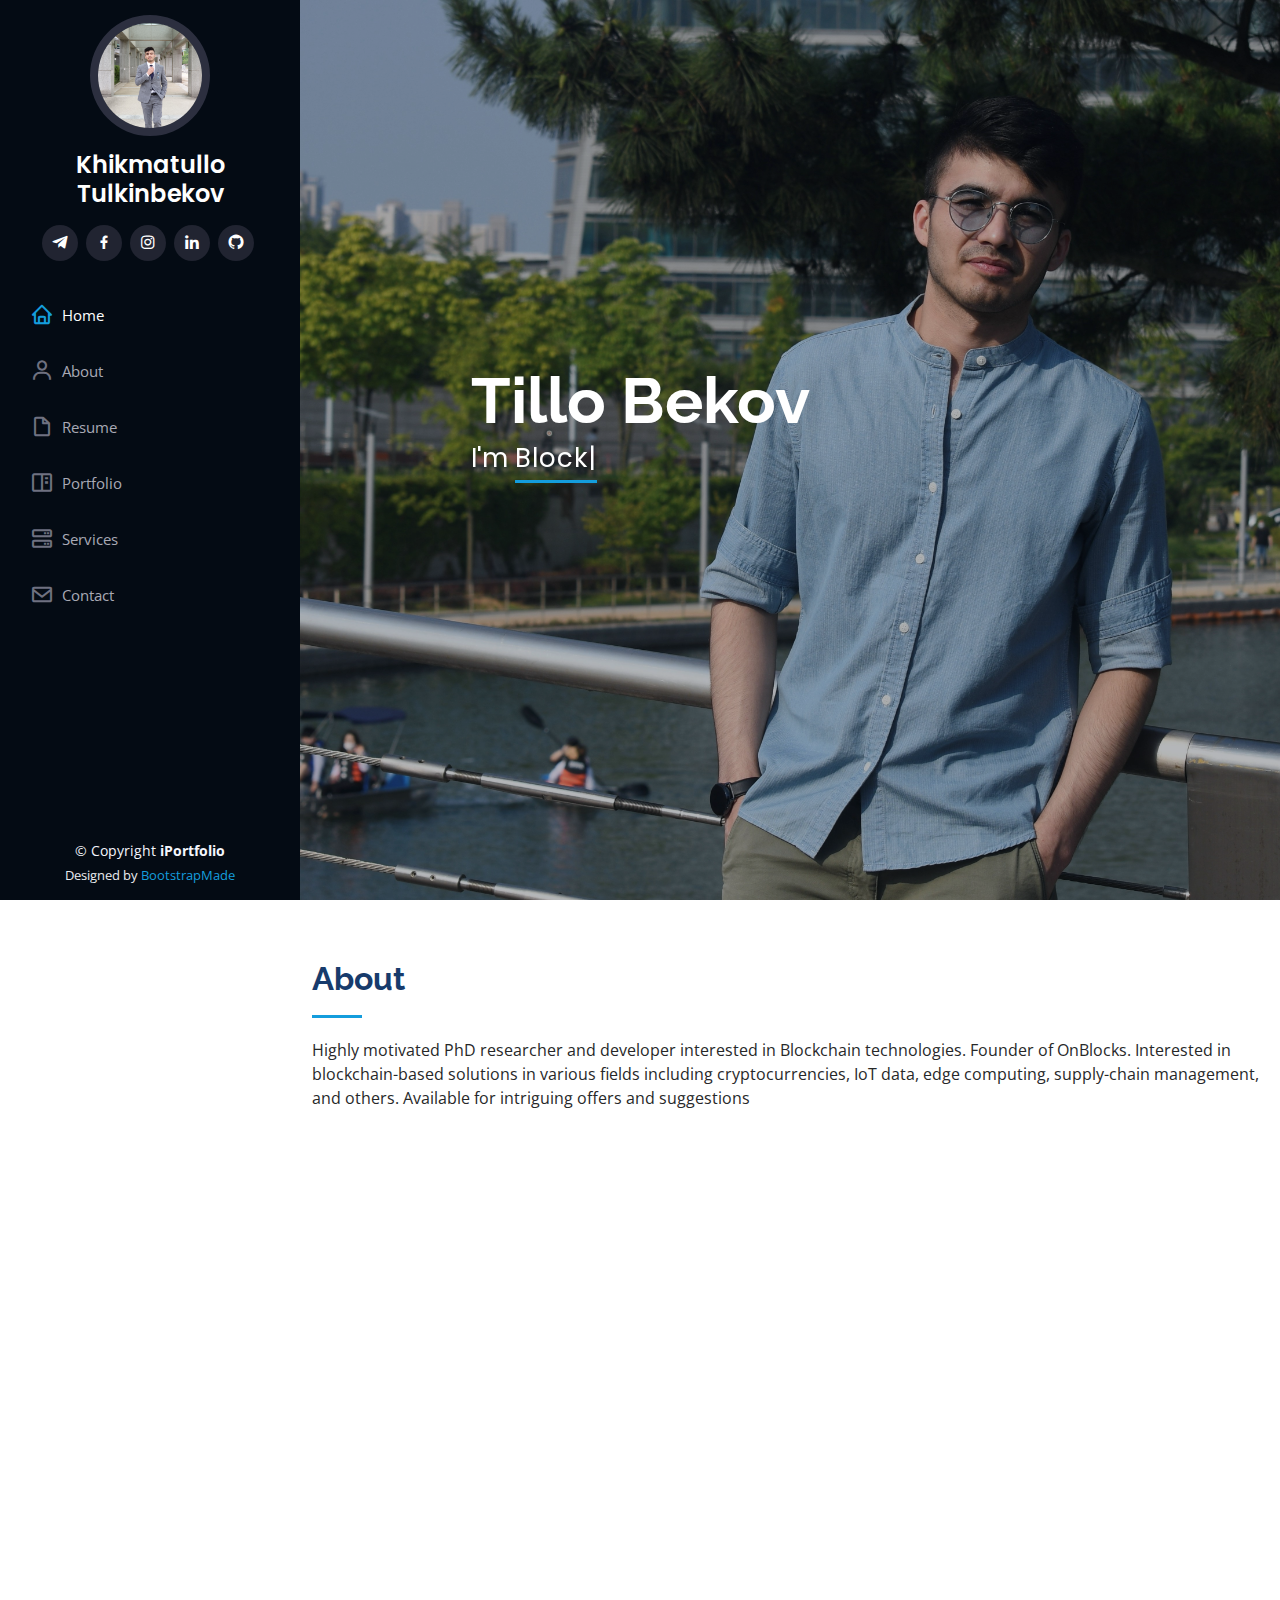
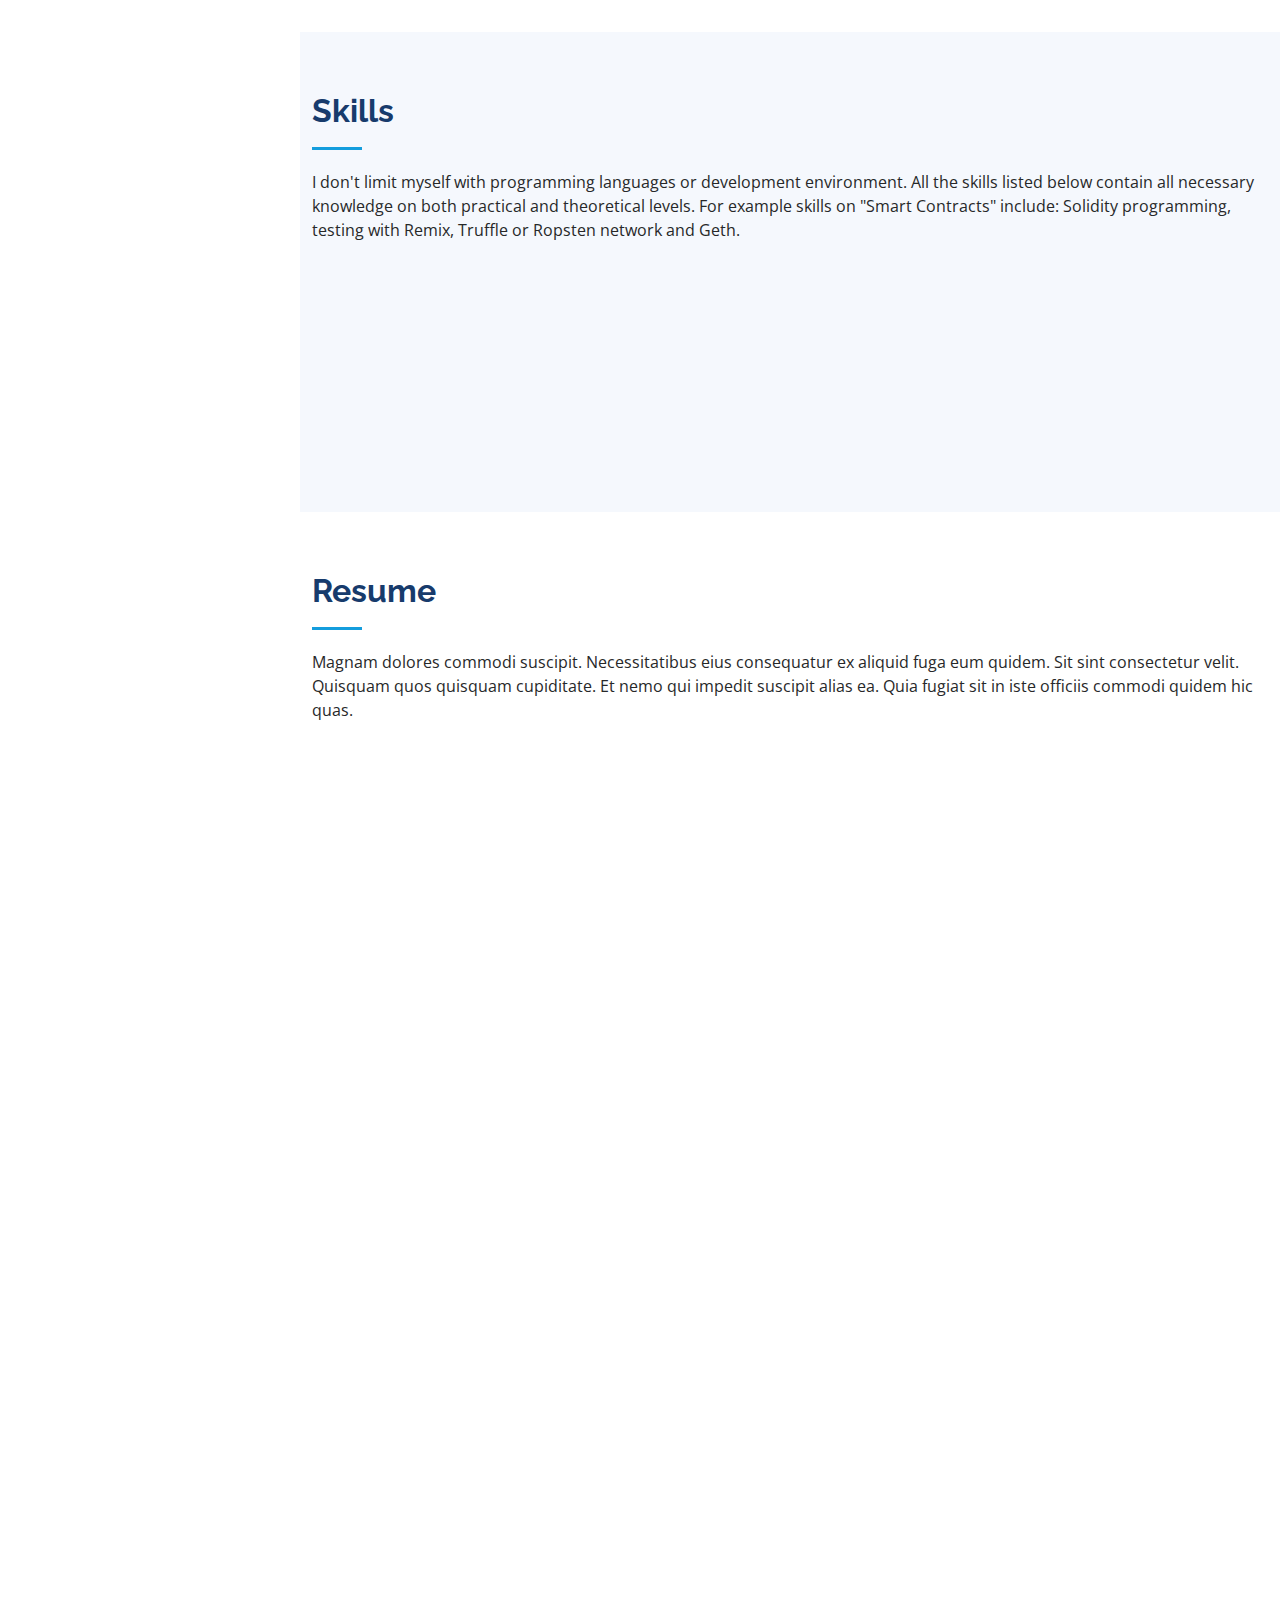
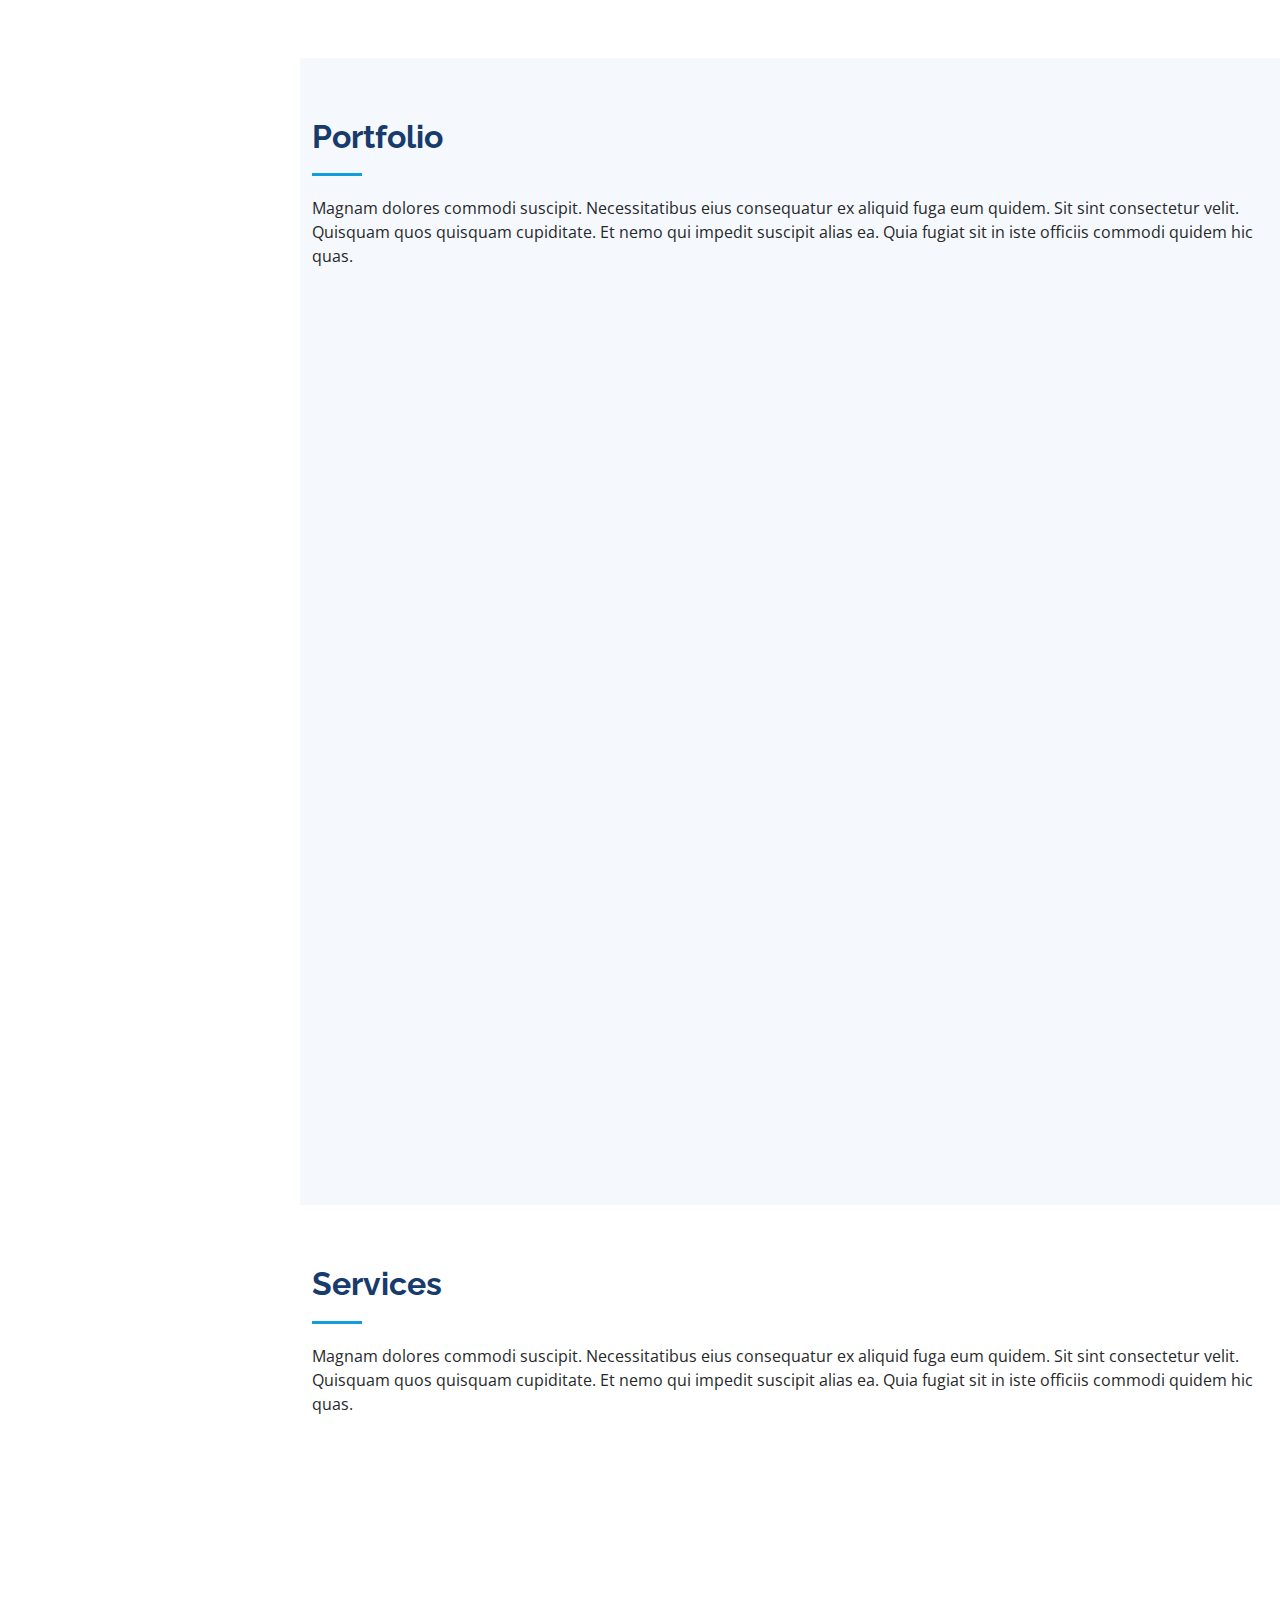
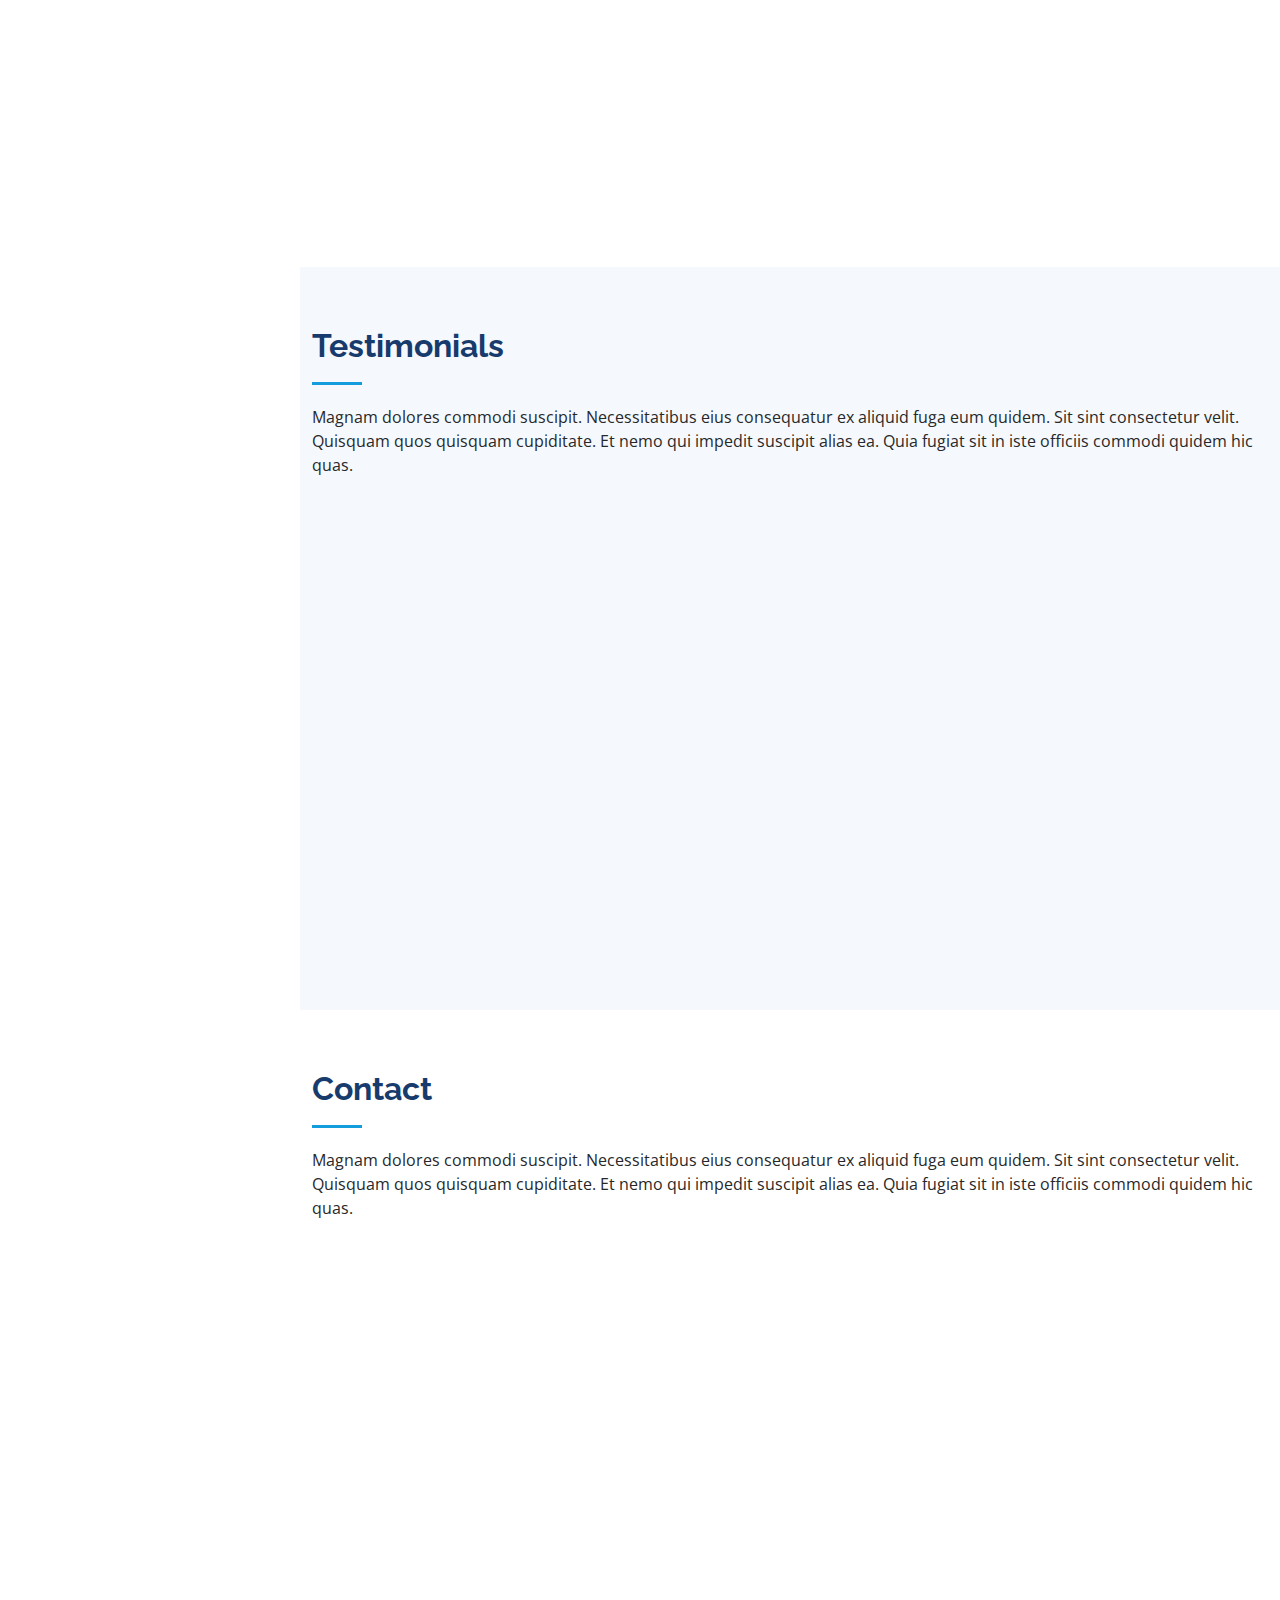
==== index.html @ 8225c21d "first" ====
<!DOCTYPE html>
<html lang="en">

<head>
  <meta charset="utf-8">
  <meta content="width=device-width, initial-scale=1.0" name="viewport">

  <title>OnBlocks Founder Page</title>
  <meta content="" name="description">
  <meta content="" name="keywords">

  <!-- Favicons -->
  <link href="assets/img/favicon.png" rel="icon">
  <link href="assets/img/apple-touch-icon.png" rel="apple-touch-icon">

  <!-- Google Fonts -->
  <link href="https://fonts.googleapis.com/css?family=Open+Sans:300,300i,400,400i,600,600i,700,700i|Raleway:300,300i,400,400i,500,500i,600,600i,700,700i|Poppins:300,300i,400,400i,500,500i,600,600i,700,700i" rel="stylesheet">

  <!-- Vendor CSS Files -->
  <link href="assets/vendor/aos/aos.css" rel="stylesheet">
  <link href="assets/vendor/bootstrap/css/bootstrap.min.css" rel="stylesheet">
  <link href="assets/vendor/bootstrap-icons/bootstrap-icons.css" rel="stylesheet">
  <link href="assets/vendor/boxicons/css/boxicons.min.css" rel="stylesheet">
  <link href="assets/vendor/glightbox/css/glightbox.min.css" rel="stylesheet">
  <link href="assets/vendor/swiper/swiper-bundle.min.css" rel="stylesheet">

  <!-- Template Main CSS File -->
  <link href="assets/css/style.css" rel="stylesheet">

  <!-- =======================================================
  * Template Name: iPortfolio - v3.4.0
  * Template URL: https://bootstrapmade.com/iportfolio-bootstrap-portfolio-websites-template/
  * Author: BootstrapMade.com
  * License: https://bootstrapmade.com/license/
  ======================================================== -->
</head>

<body>

  <!-- ======= Mobile nav toggle button ======= -->
  <i class="bi bi-list mobile-nav-toggle d-xl-none"></i>

  <!-- ======= Header ======= -->
  <header id="header">
    <div class="d-flex flex-column">

      <div class="profile">
        <img src="assets/img/profile-img.jpg" alt="" class="img-fluid rounded-circle">
        <h1 class="text-light text-center"><a href="index.html">Khikmatullo Tulkinbekov</a></h1>
        <div class="social-links mt-3 text-center">
          <a href="#" class="telegram"><i class="bx bxl-telegram"></i></a>
          <a href="#" class="facebook"><i class="bx bxl-facebook"></i></a>
          <a href="#" class="instagram"><i class="bx bxl-instagram"></i></a>
          <a href="#" class="linkedin"><i class="bx bxl-linkedin"></i></a>
          <a href="#" class="github"><i class="bx bxl-github"></i></a>
        </div>
      </div>

      <nav id="navbar" class="nav-menu navbar">
        <ul>
          <li><a href="#hero" class="nav-link scrollto active"><i class="bx bx-home"></i> <span>Home</span></a></li>
          <li><a href="#about" class="nav-link scrollto"><i class="bx bx-user"></i> <span>About</span></a></li>
          <li><a href="#resume" class="nav-link scrollto"><i class="bx bx-file-blank"></i> <span>Resume</span></a></li>
          <li><a href="#portfolio" class="nav-link scrollto"><i class="bx bx-book-content"></i> <span>Portfolio</span></a></li>
          <li><a href="#services" class="nav-link scrollto"><i class="bx bx-server"></i> <span>Services</span></a></li>
          <li><a href="#contact" class="nav-link scrollto"><i class="bx bx-envelope"></i> <span>Contact</span></a></li>
        </ul>
      </nav><!-- .nav-menu -->
    </div>
  </header><!-- End Header -->

  <!-- ======= Hero Section ======= -->
  <section id="hero" class="d-flex flex-column justify-content-center align-items-center">
    <div class="hero-container" data-aos="fade-in">
      <h1>Tillo Bekov</h1>
      <p>I'm <span class="typed" data-typed-items="Blockchain Developer, Researcher, Freelancer"></span></p>
    </div>
  </section><!-- End Hero -->

  <main id="main">

    <!-- ======= About Section ======= -->
    <section id="about" class="about">
      <div class="container">

        <div class="section-title">
          <h2>About</h2>
          <p>Highly motivated PhD researcher and developer interested in Blockchain technologies. Founder of OnBlocks. Interested in 
          blockchain-based solutions in various fields including cryptocurrencies, IoT data, edge computing, supply-chain management, 
          and others. Available for intriguing offers and suggestions</p>
        </div>

        <div class="row">
          <div class="col-lg-4" data-aos="fade-right">
            <img src="assets/img/profile-img.jpg" class="img-fluid" alt="">
          </div>
          <div class="col-lg-8 pt-4 pt-lg-0 content" data-aos="fade-left">
            <h3>Blockchain Developer &amp; Researcher</h3>
            <p class="fst-italic">
              My purpose is to bring blockchain solutions for data-oriented businesses.
            </p>
            <div class="row">
              <div class="col-lg-6">
                <ul>
                  <li><i class="bi bi-chevron-right"></i> <strong>Birthday:</strong> <span>March 4, 1996</span></li>
                  <li><i class="bi bi-chevron-right"></i> <strong>Website:</strong> <span>www.onblocks.com/founder</span></li>
                  <li><i class="bi bi-chevron-right"></i> <strong>Phone:</strong> <span>+8210 4615 5456</span></li>
                  <li><i class="bi bi-chevron-right"></i> <strong>City:</strong> <span>Incheon, South Korea</span></li>
                </ul>
              </div>
              <div class="col-lg-6">
                <ul>
                  <li><i class="bi bi-chevron-right"></i> <strong>Age:</strong> <span>25</span></li>
                  <li><i class="bi bi-chevron-right"></i> <strong>Degree:</strong> <span>Master (PhD pending)</span></li>
                  <li><i class="bi bi-chevron-right"></i> <strong>Email:</strong> <span>mr.khikmatillo@gmail.com</span></li>
                  <li><i class="bi bi-chevron-right"></i> <strong>Freelance:</strong> <span>Available</span></li>
                </ul>
              </div>
            </div>
            <br>
            <p>
              Authored in several publications related to Blockchain and database systems as listed:
              <ul>
                  <li><i class="bi bi-chevron-right"></i> <span>SCI journals</span></li>
                  <li><i class="bi bi-chevron-right"></i> <span>International conferences</span></li>
                </ul>
            </p>
          </div>
        </div>

      </div>
    </section><!-- End About Section -->

    <!-- ======= Facts Section ======= -->
    <!-- <section id="facts" class="facts">
      <div class="container">

        <div class="section-title">
          <h2>Facts</h2>
          <p>Magnam dolores commodi suscipit. Necessitatibus eius consequatur ex aliquid fuga eum quidem. Sit sint consectetur velit. Quisquam quos quisquam cupiditate. Et nemo qui impedit suscipit alias ea. Quia fugiat sit in iste officiis commodi quidem hic quas.</p>
        </div>

        <div class="row no-gutters">

          <div class="col-lg-3 col-md-6 d-md-flex align-items-md-stretch" data-aos="fade-up">
            <div class="count-box">
              <i class="bi bi-emoji-smile"></i>
              <span data-purecounter-start="0" data-purecounter-end="232" data-purecounter-duration="1" class="purecounter"></span>
              <p><strong>Happy Clients</strong> consequuntur quae</p>
            </div>
          </div>

          <div class="col-lg-3 col-md-6 d-md-flex align-items-md-stretch" data-aos="fade-up" data-aos-delay="100">
            <div class="count-box">
              <i class="bi bi-journal-richtext"></i>
              <span data-purecounter-start="0" data-purecounter-end="521" data-purecounter-duration="1" class="purecounter"></span>
              <p><strong>Projects</strong> adipisci atque cum quia aut</p>
            </div>
          </div>

          <div class="col-lg-3 col-md-6 d-md-flex align-items-md-stretch" data-aos="fade-up" data-aos-delay="200">
            <div class="count-box">
              <i class="bi bi-headset"></i>
              <span data-purecounter-start="0" data-purecounter-end="1453" data-purecounter-duration="1" class="purecounter"></span>
              <p><strong>Hours Of Support</strong> aut commodi quaerat</p>
            </div>
          </div>

          <div class="col-lg-3 col-md-6 d-md-flex align-items-md-stretch" data-aos="fade-up" data-aos-delay="300">
            <div class="count-box">
              <i class="bi bi-people"></i>
              <span data-purecounter-start="0" data-purecounter-end="32" data-purecounter-duration="1" class="purecounter"></span>
              <p><strong>Hard Workers</strong> rerum asperiores dolor</p>
            </div>
          </div>

        </div>

      </div>
    </section> --> <!-- End Facts Section  -->

    <!-- ======= Skills Section ======= -->
    <section id="skills" class="skills section-bg">
      <div class="container">

        <div class="section-title">
          <h2>Skills</h2>
          <p>I don't limit myself with programming languages or development environment. All the skills listed below contain all necessary knowledge on both practical and theoretical levels. For example skills on "Smart Contracts" include: Solidity programming, testing with Remix, Truffle or Ropsten network and Geth.</p>
        </div>

        <div class="row skills-content">

          <div class="col-lg-6" data-aos="fade-up">

            <div class="progress">
              <span class="skill">Blockchain Architecture <i class="val">100%</i></span>
              <div class="progress-bar-wrap">
                <div class="progress-bar" role="progressbar" aria-valuenow="100" aria-valuemin="0" aria-valuemax="100"></div>
              </div>
            </div>

            <div class="progress">
              <span class="skill">Smart Contracts <i class="val">100%</i></span>
              <div class="progress-bar-wrap">
                <div class="progress-bar" role="progressbar" aria-valuenow="100" aria-valuemin="0" aria-valuemax="100"></div>
              </div>
            </div>

            <div class="progress">
              <span class="skill">Blockchain Solutions <i class="val">100%</i></span>
              <div class="progress-bar-wrap">
                <div class="progress-bar" role="progressbar" aria-valuenow="100" aria-valuemin="0" aria-valuemax="100"></div>
              </div>
            </div>

          </div>

          <div class="col-lg-6" data-aos="fade-up" data-aos-delay="100">

            <div class="progress">
              <span class="skill">Back-End Development <i class="val">80%</i></span>
              <div class="progress-bar-wrap">
                <div class="progress-bar" role="progressbar" aria-valuenow="80" aria-valuemin="0" aria-valuemax="100"></div>
              </div>
            </div>

            <div class="progress">
              <span class="skill">Android Development <i class="val">70%</i></span>
              <div class="progress-bar-wrap">
                <div class="progress-bar" role="progressbar" aria-valuenow="70" aria-valuemin="0" aria-valuemax="100"></div>
              </div>
            </div>

            <div class="progress">
              <span class="skill">Database Development <i class="val">70%</i></span>
              <div class="progress-bar-wrap">
                <div class="progress-bar" role="progressbar" aria-valuenow="70" aria-valuemin="0" aria-valuemax="100"></div>
              </div>
            </div>

          </div>

        </div>

      </div>
    </section><!-- End Skills Section -->

    <!-- ======= Resume Section ======= -->
    <section id="resume" class="resume">
      <div class="container">

        <div class="section-title">
          <h2>Resume</h2>
          <p>Magnam dolores commodi suscipit. Necessitatibus eius consequatur ex aliquid fuga eum quidem. Sit sint consectetur velit. Quisquam quos quisquam cupiditate. Et nemo qui impedit suscipit alias ea. Quia fugiat sit in iste officiis commodi quidem hic quas.</p>
        </div>

        <div class="row">
          <div class="col-lg-6" data-aos="fade-up">
            <h3 class="resume-title">Sumary</h3>
            <div class="resume-item pb-0">
              <h4>Alex Smith</h4>
              <p><em>Innovative and deadline-driven Graphic Designer with 3+ years of experience designing and developing user-centered digital/print marketing material from initial concept to final, polished deliverable.</em></p>
              <ul>
                <li>Portland par 127,Orlando, FL</li>
                <li>(123) 456-7891</li>
                <li>alice.barkley@example.com</li>
              </ul>
            </div>

            <h3 class="resume-title">Education</h3>
            <div class="resume-item">
              <h4>Master of Fine Arts &amp; Graphic Design</h4>
              <h5>2015 - 2016</h5>
              <p><em>Rochester Institute of Technology, Rochester, NY</em></p>
              <p>Qui deserunt veniam. Et sed aliquam labore tempore sed quisquam iusto autem sit. Ea vero voluptatum qui ut dignissimos deleniti nerada porti sand markend</p>
            </div>
            <div class="resume-item">
              <h4>Bachelor of Fine Arts &amp; Graphic Design</h4>
              <h5>2010 - 2014</h5>
              <p><em>Rochester Institute of Technology, Rochester, NY</em></p>
              <p>Quia nobis sequi est occaecati aut. Repudiandae et iusto quae reiciendis et quis Eius vel ratione eius unde vitae rerum voluptates asperiores voluptatem Earum molestiae consequatur neque etlon sader mart dila</p>
            </div>
          </div>
          <div class="col-lg-6" data-aos="fade-up" data-aos-delay="100">
            <h3 class="resume-title">Professional Experience</h3>
            <div class="resume-item">
              <h4>Senior graphic design specialist</h4>
              <h5>2019 - Present</h5>
              <p><em>Experion, New York, NY </em></p>
              <ul>
                <li>Lead in the design, development, and implementation of the graphic, layout, and production communication materials</li>
                <li>Delegate tasks to the 7 members of the design team and provide counsel on all aspects of the project. </li>
                <li>Supervise the assessment of all graphic materials in order to ensure quality and accuracy of the design</li>
                <li>Oversee the efficient use of production project budgets ranging from $2,000 - $25,000</li>
              </ul>
            </div>
            <div class="resume-item">
              <h4>Graphic design specialist</h4>
              <h5>2017 - 2018</h5>
              <p><em>Stepping Stone Advertising, New York, NY</em></p>
              <ul>
                <li>Developed numerous marketing programs (logos, brochures,infographics, presentations, and advertisements).</li>
                <li>Managed up to 5 projects or tasks at a given time while under pressure</li>
                <li>Recommended and consulted with clients on the most appropriate graphic design</li>
                <li>Created 4+ design presentations and proposals a month for clients and account managers</li>
              </ul>
            </div>
          </div>
        </div>

      </div>
    </section><!-- End Resume Section -->

    <!-- ======= Portfolio Section ======= -->
    <section id="portfolio" class="portfolio section-bg">
      <div class="container">

        <div class="section-title">
          <h2>Portfolio</h2>
          <p>Magnam dolores commodi suscipit. Necessitatibus eius consequatur ex aliquid fuga eum quidem. Sit sint consectetur velit. Quisquam quos quisquam cupiditate. Et nemo qui impedit suscipit alias ea. Quia fugiat sit in iste officiis commodi quidem hic quas.</p>
        </div>

        <div class="row" data-aos="fade-up">
          <div class="col-lg-12 d-flex justify-content-center">
            <ul id="portfolio-flters">
              <li data-filter="*" class="filter-active">All</li>
              <li data-filter=".filter-app">App</li>
              <li data-filter=".filter-card">Card</li>
              <li data-filter=".filter-web">Web</li>
            </ul>
          </div>
        </div>

        <div class="row portfolio-container" data-aos="fade-up" data-aos-delay="100">

          <div class="col-lg-4 col-md-6 portfolio-item filter-app">
            <div class="portfolio-wrap">
              <img src="assets/img/portfolio/portfolio-1.jpg" class="img-fluid" alt="">
              <div class="portfolio-links">
                <a href="assets/img/portfolio/portfolio-1.jpg" data-gallery="portfolioGallery" class="portfolio-lightbox" title="App 1"><i class="bx bx-plus"></i></a>
                <a href="portfolio-details.html" title="More Details"><i class="bx bx-link"></i></a>
              </div>
            </div>
          </div>

          <div class="col-lg-4 col-md-6 portfolio-item filter-web">
            <div class="portfolio-wrap">
              <img src="assets/img/portfolio/portfolio-2.jpg" class="img-fluid" alt="">
              <div class="portfolio-links">
                <a href="assets/img/portfolio/portfolio-2.jpg" data-gallery="portfolioGallery" class="portfolio-lightbox" title="Web 3"><i class="bx bx-plus"></i></a>
                <a href="portfolio-details.html" title="More Details"><i class="bx bx-link"></i></a>
              </div>
            </div>
          </div>

          <div class="col-lg-4 col-md-6 portfolio-item filter-app">
            <div class="portfolio-wrap">
              <img src="assets/img/portfolio/portfolio-3.jpg" class="img-fluid" alt="">
              <div class="portfolio-links">
                <a href="assets/img/portfolio/portfolio-3.jpg" data-gallery="portfolioGallery" class="portfolio-lightbox" title="App 2"><i class="bx bx-plus"></i></a>
                <a href="portfolio-details.html" title="More Details"><i class="bx bx-link"></i></a>
              </div>
            </div>
          </div>

          <div class="col-lg-4 col-md-6 portfolio-item filter-card">
            <div class="portfolio-wrap">
              <img src="assets/img/portfolio/portfolio-4.jpg" class="img-fluid" alt="">
              <div class="portfolio-links">
                <a href="assets/img/portfolio/portfolio-4.jpg" data-gallery="portfolioGallery" class="portfolio-lightbox" title="Card 2"><i class="bx bx-plus"></i></a>
                <a href="portfolio-details.html" title="More Details"><i class="bx bx-link"></i></a>
              </div>
            </div>
          </div>

          <div class="col-lg-4 col-md-6 portfolio-item filter-web">
            <div class="portfolio-wrap">
              <img src="assets/img/portfolio/portfolio-5.jpg" class="img-fluid" alt="">
              <div class="portfolio-links">
                <a href="assets/img/portfolio/portfolio-5.jpg" data-gallery="portfolioGallery" class="portfolio-lightbox" title="Web 2"><i class="bx bx-plus"></i></a>
                <a href="portfolio-details.html" title="More Details"><i class="bx bx-link"></i></a>
              </div>
            </div>
          </div>

          <div class="col-lg-4 col-md-6 portfolio-item filter-app">
            <div class="portfolio-wrap">
              <img src="assets/img/portfolio/portfolio-6.jpg" class="img-fluid" alt="">
              <div class="portfolio-links">
                <a href="assets/img/portfolio/portfolio-6.jpg" data-gallery="portfolioGallery" class="portfolio-lightbox" title="App 3"><i class="bx bx-plus"></i></a>
                <a href="portfolio-details.html" title="More Details"><i class="bx bx-link"></i></a>
              </div>
            </div>
          </div>

          <div class="col-lg-4 col-md-6 portfolio-item filter-card">
            <div class="portfolio-wrap">
              <img src="assets/img/portfolio/portfolio-7.jpg" class="img-fluid" alt="">
              <div class="portfolio-links">
                <a href="assets/img/portfolio/portfolio-7.jpg" data-gallery="portfolioGallery" class="portfolio-lightbox" title="Card 1"><i class="bx bx-plus"></i></a>
                <a href="portfolio-details.html" title="More Details"><i class="bx bx-link"></i></a>
              </div>
            </div>
          </div>

          <div class="col-lg-4 col-md-6 portfolio-item filter-card">
            <div class="portfolio-wrap">
              <img src="assets/img/portfolio/portfolio-8.jpg" class="img-fluid" alt="">
              <div class="portfolio-links">
                <a href="assets/img/portfolio/portfolio-8.jpg" data-gallery="portfolioGallery" class="portfolio-lightbox" title="Card 3"><i class="bx bx-plus"></i></a>
                <a href="portfolio-details.html" title="More Details"><i class="bx bx-link"></i></a>
              </div>
            </div>
          </div>

          <div class="col-lg-4 col-md-6 portfolio-item filter-web">
            <div class="portfolio-wrap">
              <img src="assets/img/portfolio/portfolio-9.jpg" class="img-fluid" alt="">
              <div class="portfolio-links">
                <a href="assets/img/portfolio/portfolio-9.jpg" data-gallery="portfolioGallery" class="portfolio-lightbox" title="Web 3"><i class="bx bx-plus"></i></a>
                <a href="portfolio-details.html" title="More Details"><i class="bx bx-link"></i></a>
              </div>
            </div>
          </div>

        </div>

      </div>
    </section><!-- End Portfolio Section -->

    <!-- ======= Services Section ======= -->
    <section id="services" class="services">
      <div class="container">

        <div class="section-title">
          <h2>Services</h2>
          <p>Magnam dolores commodi suscipit. Necessitatibus eius consequatur ex aliquid fuga eum quidem. Sit sint consectetur velit. Quisquam quos quisquam cupiditate. Et nemo qui impedit suscipit alias ea. Quia fugiat sit in iste officiis commodi quidem hic quas.</p>
        </div>

        <div class="row">
          <div class="col-lg-4 col-md-6 icon-box" data-aos="fade-up">
            <div class="icon"><i class="bi bi-briefcase"></i></div>
            <h4 class="title"><a href="">Lorem Ipsum</a></h4>
            <p class="description">Voluptatum deleniti atque corrupti quos dolores et quas molestias excepturi sint occaecati cupiditate non provident</p>
          </div>
          <div class="col-lg-4 col-md-6 icon-box" data-aos="fade-up" data-aos-delay="100">
            <div class="icon"><i class="bi bi-card-checklist"></i></div>
            <h4 class="title"><a href="">Dolor Sitema</a></h4>
            <p class="description">Minim veniam, quis nostrud exercitation ullamco laboris nisi ut aliquip ex ea commodo consequat tarad limino ata</p>
          </div>
          <div class="col-lg-4 col-md-6 icon-box" data-aos="fade-up" data-aos-delay="200">
            <div class="icon"><i class="bi bi-bar-chart"></i></div>
            <h4 class="title"><a href="">Sed ut perspiciatis</a></h4>
            <p class="description">Duis aute irure dolor in reprehenderit in voluptate velit esse cillum dolore eu fugiat nulla pariatur</p>
          </div>
          <div class="col-lg-4 col-md-6 icon-box" data-aos="fade-up" data-aos-delay="300">
            <div class="icon"><i class="bi bi-binoculars"></i></div>
            <h4 class="title"><a href="">Magni Dolores</a></h4>
            <p class="description">Excepteur sint occaecat cupidatat non proident, sunt in culpa qui officia deserunt mollit anim id est laborum</p>
          </div>
          <div class="col-lg-4 col-md-6 icon-box" data-aos="fade-up" data-aos-delay="400">
            <div class="icon"><i class="bi bi-brightness-high"></i></div>
            <h4 class="title"><a href="">Nemo Enim</a></h4>
            <p class="description">At vero eos et accusamus et iusto odio dignissimos ducimus qui blanditiis praesentium voluptatum deleniti atque</p>
          </div>
          <div class="col-lg-4 col-md-6 icon-box" data-aos="fade-up" data-aos-delay="500">
            <div class="icon"><i class="bi bi-calendar4-week"></i></div>
            <h4 class="title"><a href="">Eiusmod Tempor</a></h4>
            <p class="description">Et harum quidem rerum facilis est et expedita distinctio. Nam libero tempore, cum soluta nobis est eligendi</p>
          </div>
        </div>

      </div>
    </section><!-- End Services Section -->

    <!-- ======= Testimonials Section ======= -->
    <section id="testimonials" class="testimonials section-bg">
      <div class="container">

        <div class="section-title">
          <h2>Testimonials</h2>
          <p>Magnam dolores commodi suscipit. Necessitatibus eius consequatur ex aliquid fuga eum quidem. Sit sint consectetur velit. Quisquam quos quisquam cupiditate. Et nemo qui impedit suscipit alias ea. Quia fugiat sit in iste officiis commodi quidem hic quas.</p>
        </div>

        <div class="testimonials-slider swiper-container" data-aos="fade-up" data-aos-delay="100">
          <div class="swiper-wrapper">

            <div class="swiper-slide">
              <div class="testimonial-item" data-aos="fade-up">
                <p>
                  <i class="bx bxs-quote-alt-left quote-icon-left"></i>
                  Proin iaculis purus consequat sem cure digni ssim donec porttitora entum suscipit rhoncus. Accusantium quam, ultricies eget id, aliquam eget nibh et. Maecen aliquam, risus at semper.
                  <i class="bx bxs-quote-alt-right quote-icon-right"></i>
                </p>
                <img src="assets/img/testimonials/testimonials-1.jpg" class="testimonial-img" alt="">
                <h3>Saul Goodman</h3>
                <h4>Ceo &amp; Founder</h4>
              </div>
            </div><!-- End testimonial item -->

            <div class="swiper-slide">
              <div class="testimonial-item" data-aos="fade-up" data-aos-delay="100">
                <p>
                  <i class="bx bxs-quote-alt-left quote-icon-left"></i>
                  Export tempor illum tamen malis malis eram quae irure esse labore quem cillum quid cillum eram malis quorum velit fore eram velit sunt aliqua noster fugiat irure amet legam anim culpa.
                  <i class="bx bxs-quote-alt-right quote-icon-right"></i>
                </p>
                <img src="assets/img/testimonials/testimonials-2.jpg" class="testimonial-img" alt="">
                <h3>Sara Wilsson</h3>
                <h4>Designer</h4>
              </div>
            </div><!-- End testimonial item -->

            <div class="swiper-slide">
              <div class="testimonial-item" data-aos="fade-up" data-aos-delay="200">
                <p>
                  <i class="bx bxs-quote-alt-left quote-icon-left"></i>
                  Enim nisi quem export duis labore cillum quae magna enim sint quorum nulla quem veniam duis minim tempor labore quem eram duis noster aute amet eram fore quis sint minim.
                  <i class="bx bxs-quote-alt-right quote-icon-right"></i>
                </p>
                <img src="assets/img/testimonials/testimonials-3.jpg" class="testimonial-img" alt="">
                <h3>Jena Karlis</h3>
                <h4>Store Owner</h4>
              </div>
            </div><!-- End testimonial item -->

            <div class="swiper-slide">
              <div class="testimonial-item" data-aos="fade-up" data-aos-delay="300">
                <p>
                  <i class="bx bxs-quote-alt-left quote-icon-left"></i>
                  Fugiat enim eram quae cillum dolore dolor amet nulla culpa multos export minim fugiat minim velit minim dolor enim duis veniam ipsum anim magna sunt elit fore quem dolore labore illum veniam.
                  <i class="bx bxs-quote-alt-right quote-icon-right"></i>
                </p>
                <img src="assets/img/testimonials/testimonials-4.jpg" class="testimonial-img" alt="">
                <h3>Matt Brandon</h3>
                <h4>Freelancer</h4>
              </div>
            </div><!-- End testimonial item -->

            <div class="swiper-slide">
              <div class="testimonial-item" data-aos="fade-up" data-aos-delay="400">
                <p>
                  <i class="bx bxs-quote-alt-left quote-icon-left"></i>
                  Quis quorum aliqua sint quem legam fore sunt eram irure aliqua veniam tempor noster veniam enim culpa labore duis sunt culpa nulla illum cillum fugiat legam esse veniam culpa fore nisi cillum quid.
                  <i class="bx bxs-quote-alt-right quote-icon-right"></i>
                </p>
                <img src="assets/img/testimonials/testimonials-5.jpg" class="testimonial-img" alt="">
                <h3>John Larson</h3>
                <h4>Entrepreneur</h4>
              </div>
            </div><!-- End testimonial item -->

          </div>
          <div class="swiper-pagination"></div>
        </div>

      </div>
    </section><!-- End Testimonials Section -->

    <!-- ======= Contact Section ======= -->
    <section id="contact" class="contact">
      <div class="container">

        <div class="section-title">
          <h2>Contact</h2>
          <p>Magnam dolores commodi suscipit. Necessitatibus eius consequatur ex aliquid fuga eum quidem. Sit sint consectetur velit. Quisquam quos quisquam cupiditate. Et nemo qui impedit suscipit alias ea. Quia fugiat sit in iste officiis commodi quidem hic quas.</p>
        </div>

        <div class="row" data-aos="fade-in">

          <div class="col-lg-5 d-flex align-items-stretch">
            <div class="info">
              <div class="address">
                <i class="bi bi-geo-alt"></i>
                <h4>Location:</h4>
                <p>A108 Adam Street, New York, NY 535022</p>
              </div>

              <div class="email">
                <i class="bi bi-envelope"></i>
                <h4>Email:</h4>
                <p>info@example.com</p>
              </div>

              <div class="phone">
                <i class="bi bi-phone"></i>
                <h4>Call:</h4>
                <p>+1 5589 55488 55s</p>
              </div>

              <iframe src="https://www.google.com/maps/embed?pb=!1m14!1m8!1m3!1d12097.433213460943!2d-74.0062269!3d40.7101282!3m2!1i1024!2i768!4f13.1!3m3!1m2!1s0x0%3A0xb89d1fe6bc499443!2sDowntown+Conference+Center!5e0!3m2!1smk!2sbg!4v1539943755621" frameborder="0" style="border:0; width: 100%; height: 290px;" allowfullscreen></iframe>
            </div>

          </div>

          <div class="col-lg-7 mt-5 mt-lg-0 d-flex align-items-stretch">
            <form action="forms/contact.php" method="post" role="form" class="php-email-form">
              <div class="row">
                <div class="form-group col-md-6">
                  <label for="name">Your Name</label>
                  <input type="text" name="name" class="form-control" id="name" required>
                </div>
                <div class="form-group col-md-6">
                  <label for="name">Your Email</label>
                  <input type="email" class="form-control" name="email" id="email" required>
                </div>
              </div>
              <div class="form-group">
                <label for="name">Subject</label>
                <input type="text" class="form-control" name="subject" id="subject" required>
              </div>
              <div class="form-group">
                <label for="name">Message</label>
                <textarea class="form-control" name="message" rows="10" required></textarea>
              </div>
              <div class="my-3">
                <div class="loading">Loading</div>
                <div class="error-message"></div>
                <div class="sent-message">Your message has been sent. Thank you!</div>
              </div>
              <div class="text-center"><button type="submit">Send Message</button></div>
            </form>
          </div>

        </div>

      </div>
    </section><!-- End Contact Section -->

  </main><!-- End #main -->

  <!-- ======= Footer ======= -->
  <footer id="footer">
    <div class="container">
      <div class="copyright">
        &copy; Copyright <strong><span>iPortfolio</span></strong>
      </div>
      <div class="credits">
        <!-- All the links in the footer should remain intact. -->
        <!-- You can delete the links only if you purchased the pro version. -->
        <!-- Licensing information: https://bootstrapmade.com/license/ -->
        <!-- Purchase the pro version with working PHP/AJAX contact form: https://bootstrapmade.com/iportfolio-bootstrap-portfolio-websites-template/ -->
        Designed by <a href="https://bootstrapmade.com/">BootstrapMade</a>
      </div>
    </div>
  </footer><!-- End  Footer -->

  <a href="#" class="back-to-top d-flex align-items-center justify-content-center"><i class="bi bi-arrow-up-short"></i></a>

  <!-- Vendor JS Files -->
  <script src="assets/vendor/aos/aos.js"></script>
  <script src="assets/vendor/bootstrap/js/bootstrap.bundle.min.js"></script>
  <script src="assets/vendor/glightbox/js/glightbox.min.js"></script>
  <script src="assets/vendor/isotope-layout/isotope.pkgd.min.js"></script>
  <script src="assets/vendor/php-email-form/validate.js"></script>
  <script src="assets/vendor/purecounter/purecounter.js"></script>
  <script src="assets/vendor/swiper/swiper-bundle.min.js"></script>
  <script src="assets/vendor/typed.js/typed.min.js"></script>
  <script src="assets/vendor/waypoints/noframework.waypoints.js"></script>

  <!-- Template Main JS File -->
  <script src="assets/js/main.js"></script>

</body>

</html>
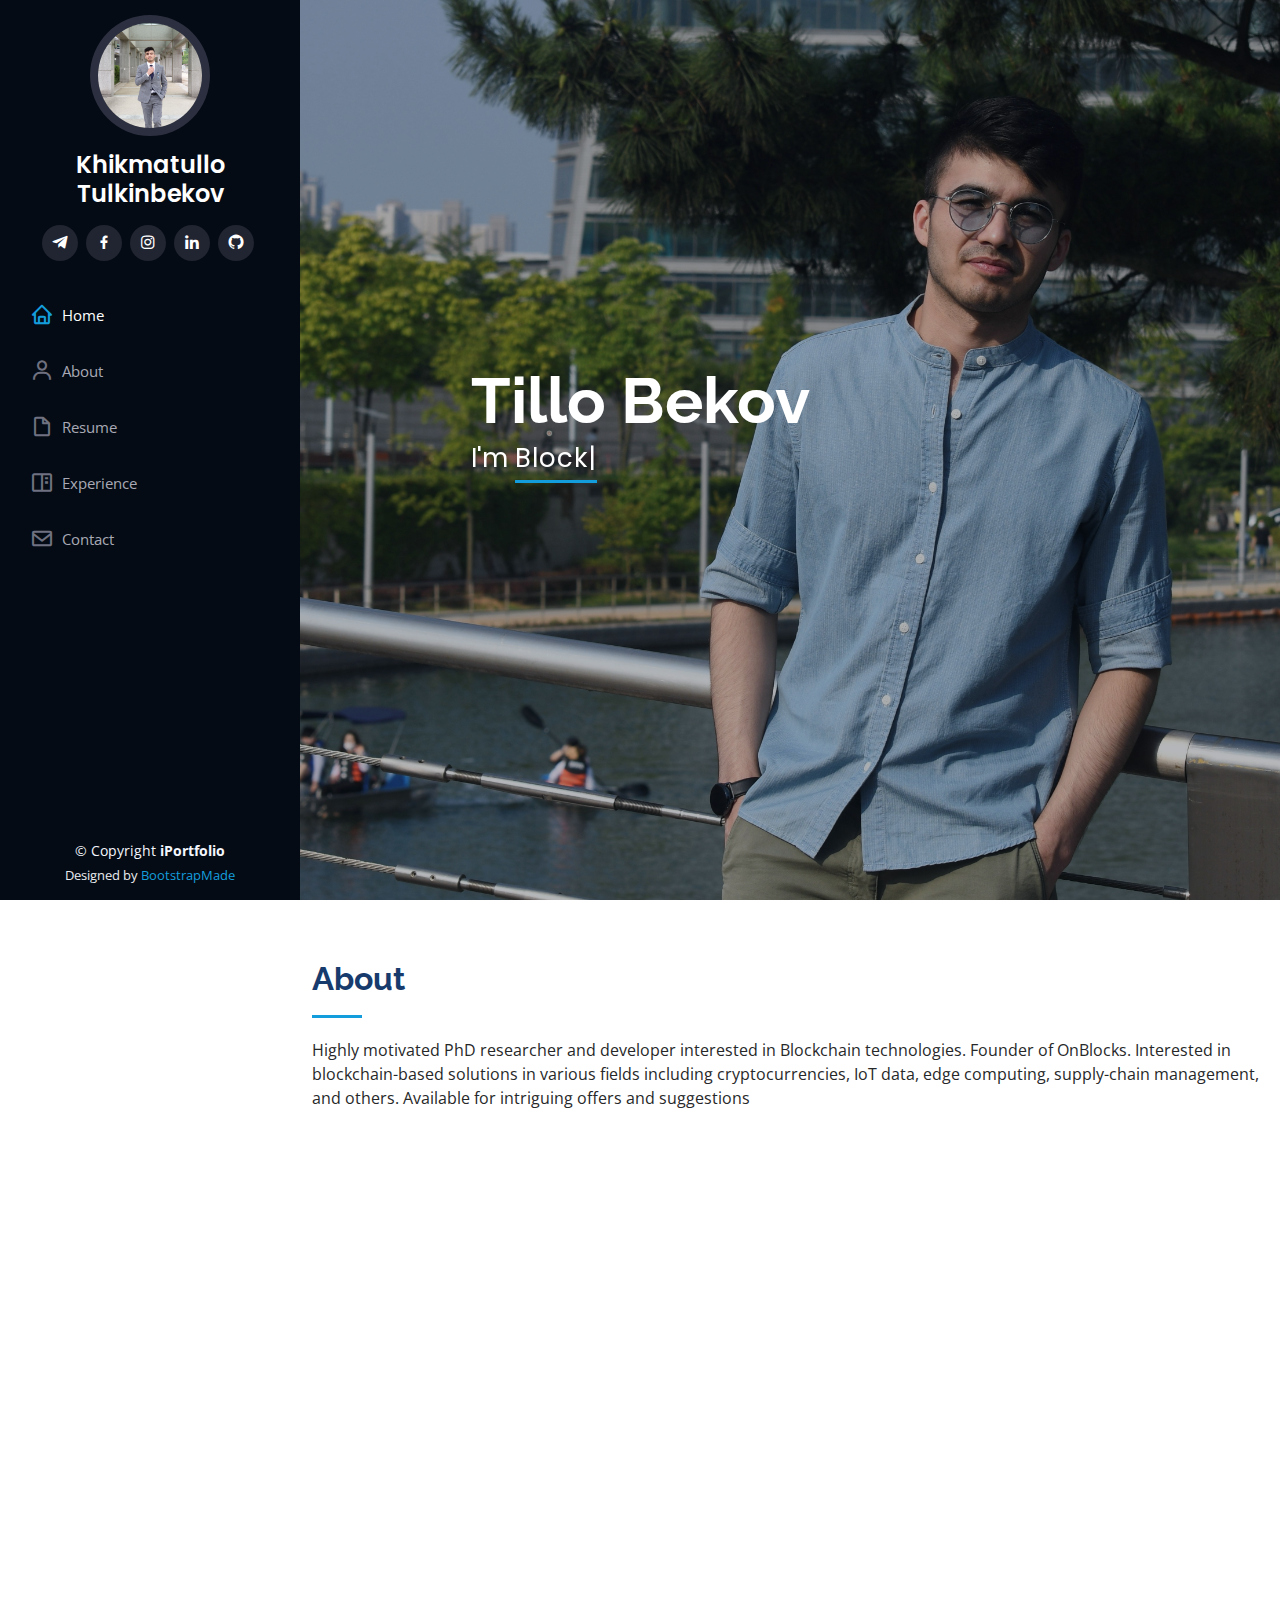
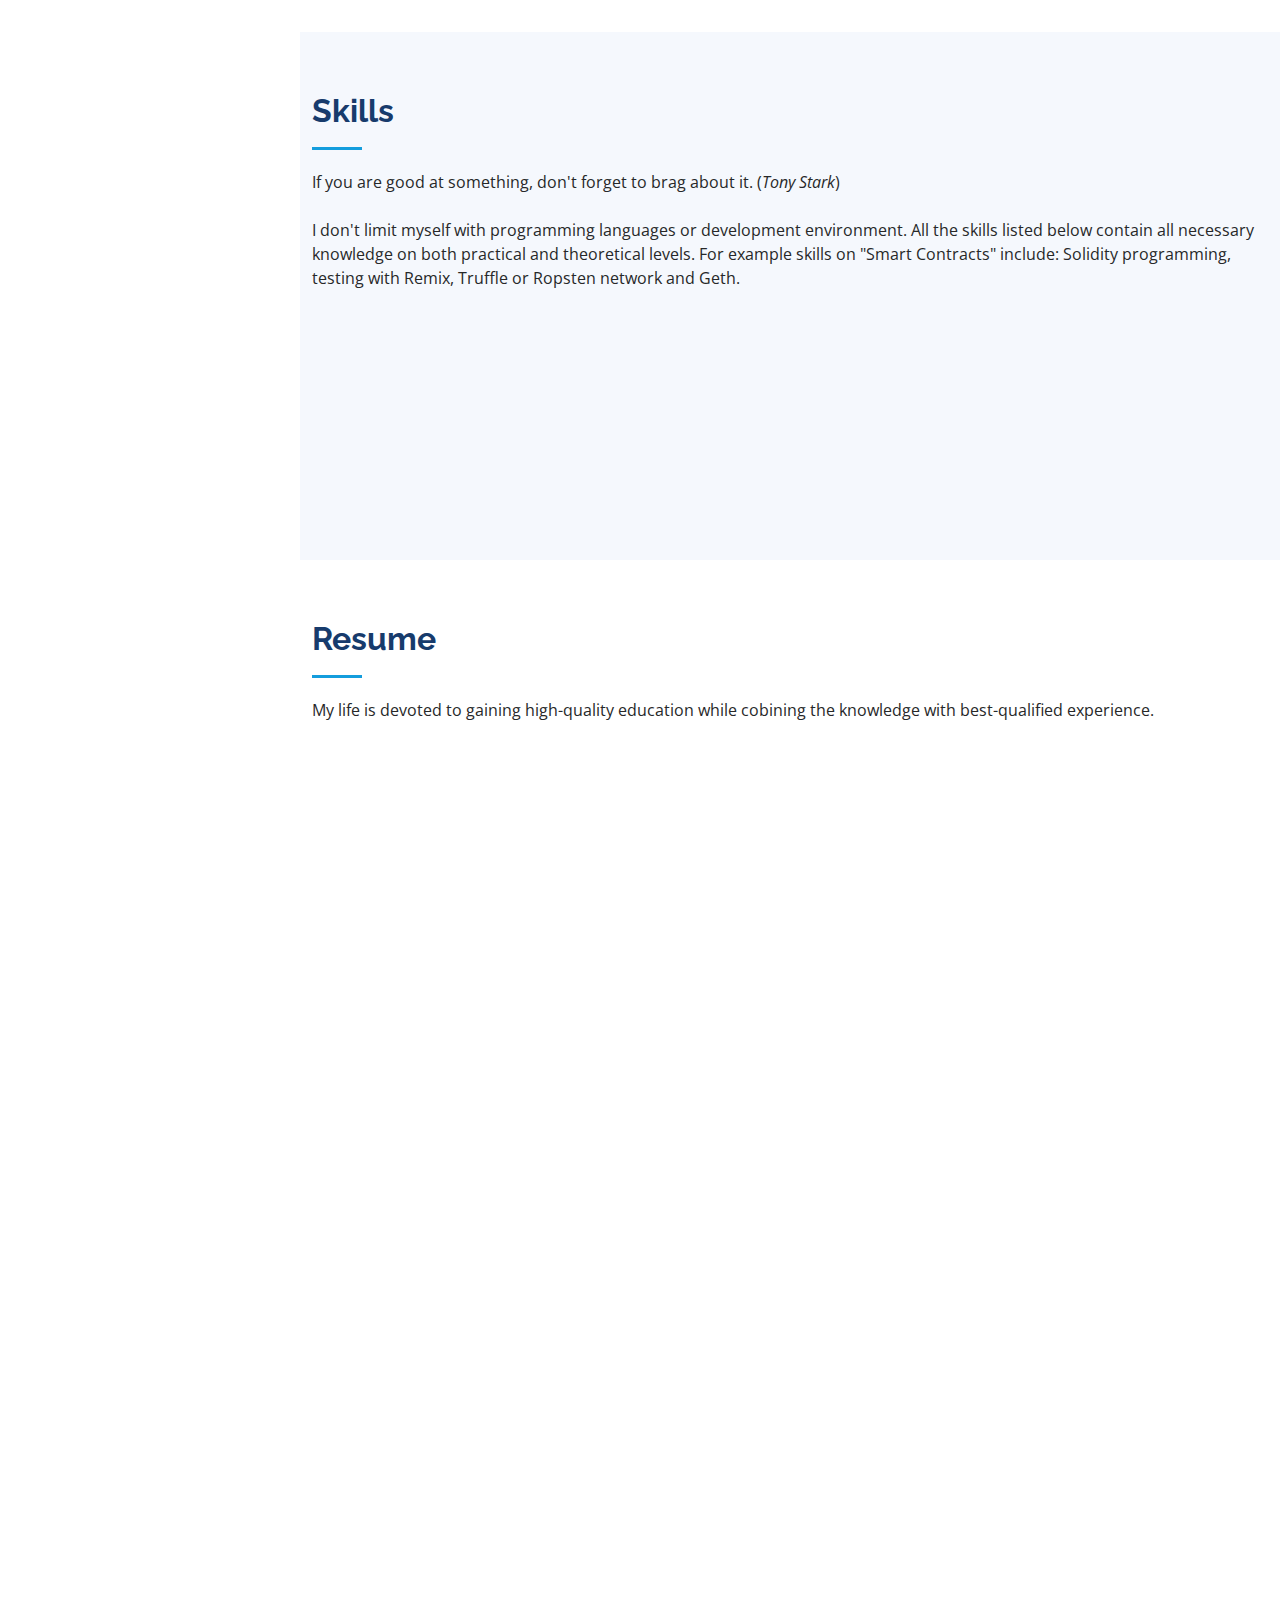
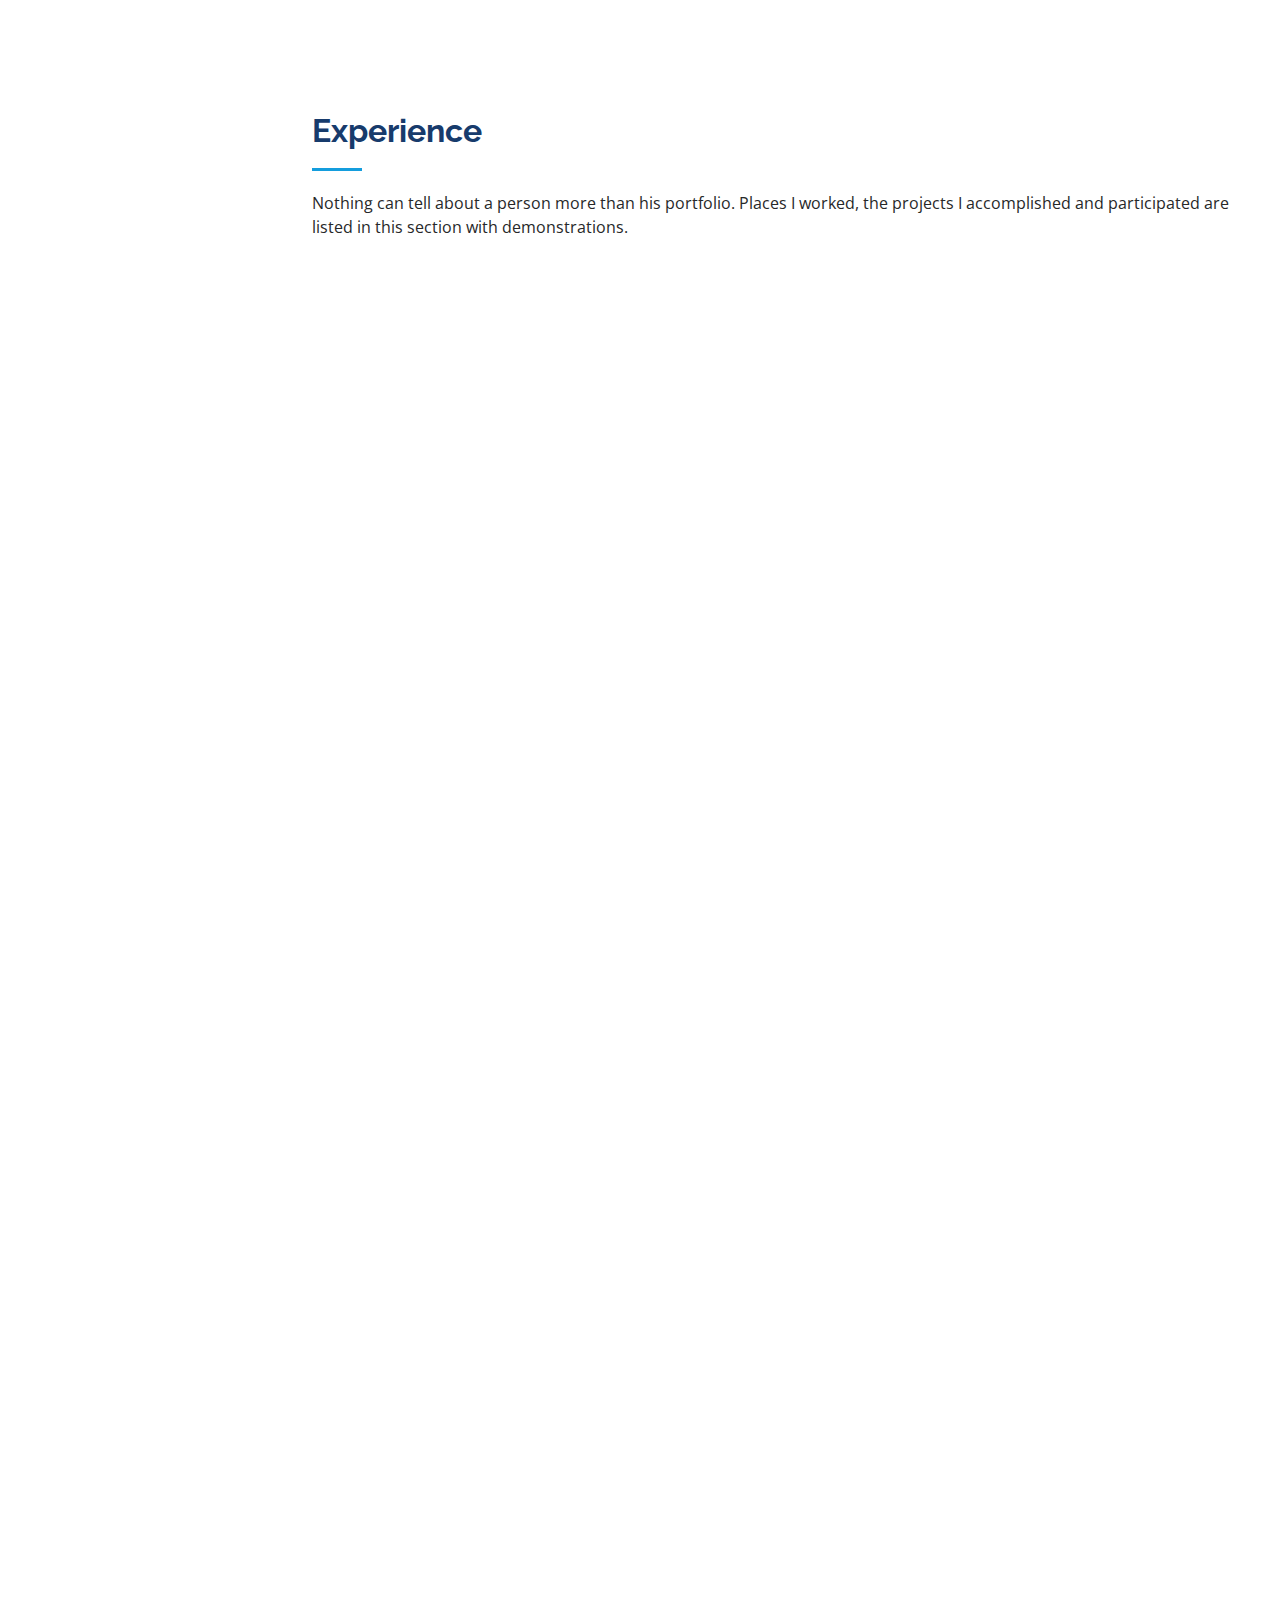
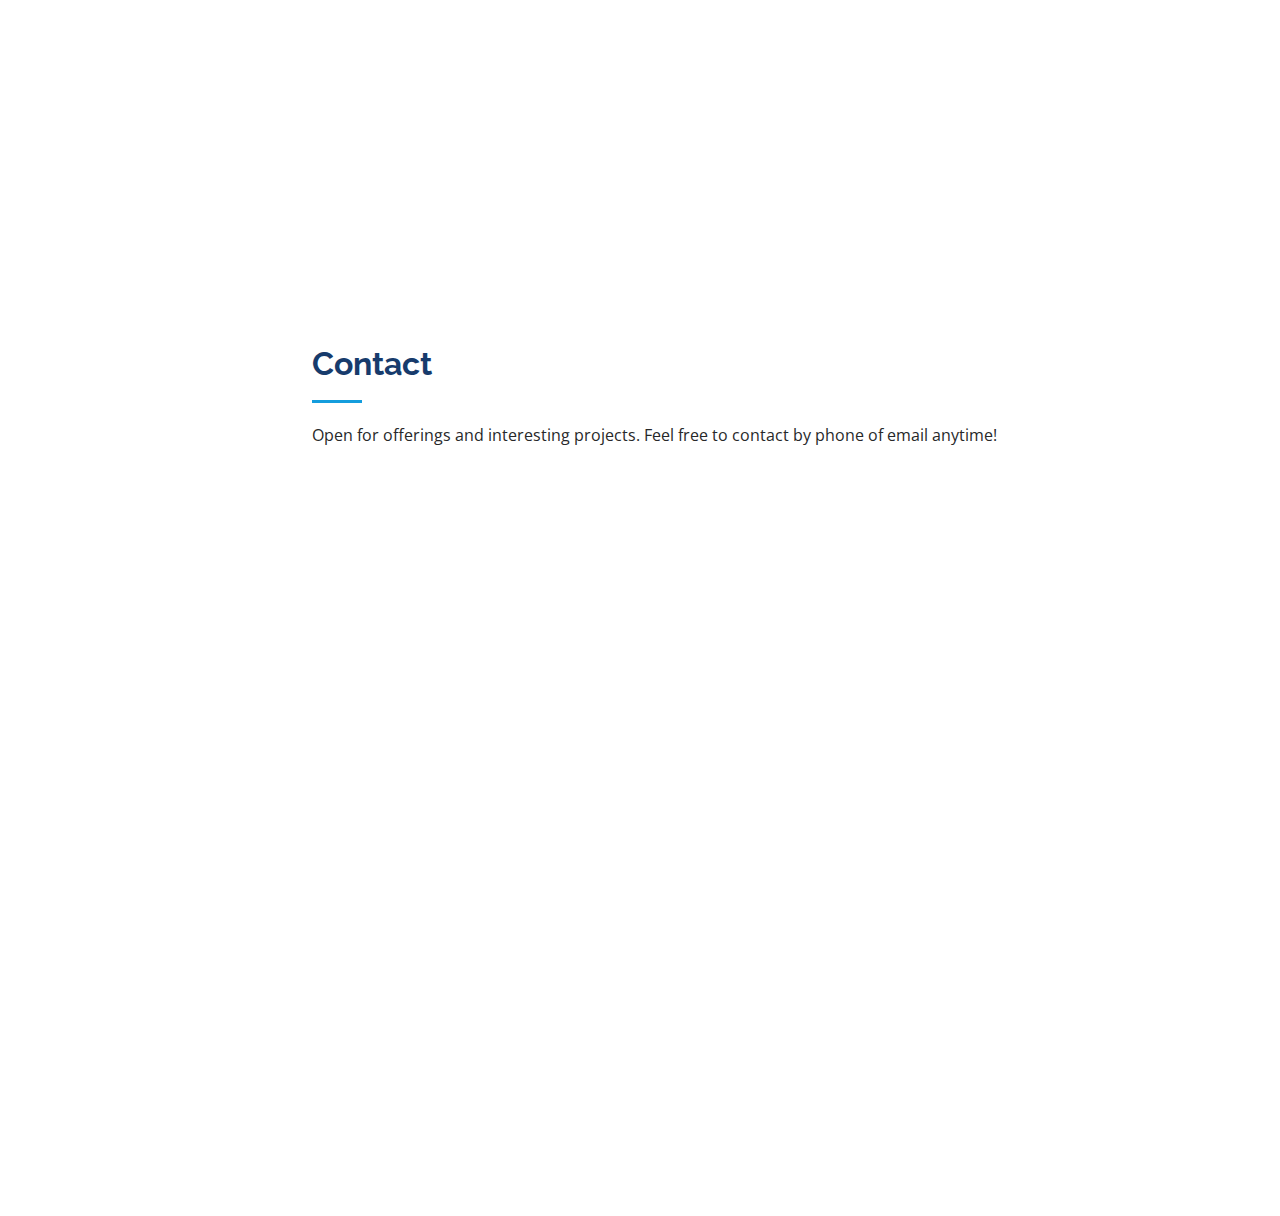
==== commit 7ec1075e: "Finalized" ====
--- a/index.html
+++ b/index.html
@@ -48,11 +48,11 @@
         <img src="assets/img/profile-img.jpg" alt="" class="img-fluid rounded-circle">
         <h1 class="text-light text-center"><a href="index.html">Khikmatullo Tulkinbekov</a></h1>
         <div class="social-links mt-3 text-center">
-          <a href="#" class="telegram"><i class="bx bxl-telegram"></i></a>
-          <a href="#" class="facebook"><i class="bx bxl-facebook"></i></a>
-          <a href="#" class="instagram"><i class="bx bxl-instagram"></i></a>
-          <a href="#" class="linkedin"><i class="bx bxl-linkedin"></i></a>
-          <a href="#" class="github"><i class="bx bxl-github"></i></a>
+          <a href="https://t.me/tillobekov" class="telegram"><i class="bx bxl-telegram"></i></a>
+          <a href="https://www.facebook.com/tillo.bekov.520/" class="facebook"><i class="bx bxl-facebook"></i></a>
+          <a href="https://www.instagram.com/tillo_bekov/" class="instagram"><i class="bx bxl-instagram"></i></a>
+          <a href="https://www.linkedin.com/in/khikmatullo-tulkinbekov-432610136" class="linkedin"><i class="bx bxl-linkedin"></i></a>
+          <a href="https://github.com/ti11o" class="github"><i class="bx bxl-github"></i></a>
         </div>
       </div>
 
@@ -61,8 +61,10 @@
           <li><a href="#hero" class="nav-link scrollto active"><i class="bx bx-home"></i> <span>Home</span></a></li>
           <li><a href="#about" class="nav-link scrollto"><i class="bx bx-user"></i> <span>About</span></a></li>
           <li><a href="#resume" class="nav-link scrollto"><i class="bx bx-file-blank"></i> <span>Resume</span></a></li>
-          <li><a href="#portfolio" class="nav-link scrollto"><i class="bx bx-book-content"></i> <span>Portfolio</span></a></li>
-          <li><a href="#services" class="nav-link scrollto"><i class="bx bx-server"></i> <span>Services</span></a></li>
+          <li><a href="#experience" class="nav-link scrollto"><i class="bx bx-book-content"></i> <span>Experience</span></a></li>
+          <!-- <li><a href="#projects" class="nav-link scrollto"><i class="bx bx-server"></i> <span>Projects</span></a></li> -->
+          <!-- <li><a href="#portfolio" class="nav-link scrollto"><i class="bx bx-book-content"></i> <span>Portfolio</span></a></li> -->
+          <!-- <li><a href="#services" class="nav-link scrollto"><i class="bx bx-server"></i> <span>Services</span></a></li> -->
           <li><a href="#contact" class="nav-link scrollto"><i class="bx bx-envelope"></i> <span>Contact</span></a></li>
         </ul>
       </nav><!-- .nav-menu -->
@@ -185,6 +187,8 @@
 
         <div class="section-title">
           <h2>Skills</h2>
+          <p>If you are good at something, don't forget to brag about it. (<i>Tony Stark</i>)</p>
+          <br>
           <p>I don't limit myself with programming languages or development environment. All the skills listed below contain all necessary knowledge on both practical and theoretical levels. For example skills on "Smart Contracts" include: Solidity programming, testing with Remix, Truffle or Ropsten network and Geth.</p>
         </div>
 
@@ -251,73 +255,220 @@
 
         <div class="section-title">
           <h2>Resume</h2>
-          <p>Magnam dolores commodi suscipit. Necessitatibus eius consequatur ex aliquid fuga eum quidem. Sit sint consectetur velit. Quisquam quos quisquam cupiditate. Et nemo qui impedit suscipit alias ea. Quia fugiat sit in iste officiis commodi quidem hic quas.</p>
+          <p>My life is devoted to gaining high-quality education while cobining the knowledge with best-qualified experience.</p>
         </div>
 
         <div class="row">
           <div class="col-lg-6" data-aos="fade-up">
             <h3 class="resume-title">Sumary</h3>
             <div class="resume-item pb-0">
-              <h4>Alex Smith</h4>
-              <p><em>Innovative and deadline-driven Graphic Designer with 3+ years of experience designing and developing user-centered digital/print marketing material from initial concept to final, polished deliverable.</em></p>
-              <ul>
-                <li>Portland par 127,Orlando, FL</li>
-                <li>(123) 456-7891</li>
-                <li>alice.barkley@example.com</li>
+              <h4>Khikmatullo Tulkinbekov</h4>
+              <p><em>Innovative and responsible Blockchain developer with 2+ years of experience in back-end and blockchain programming.</em></p>
+              <ul>
+                <li>Incheon, South Korea</li>
+                <li>+82(10) 4615-5456</li>
+                <li>mr.khikmatillo@gmail.com</li>
               </ul>
             </div>
 
             <h3 class="resume-title">Education</h3>
             <div class="resume-item">
-              <h4>Master of Fine Arts &amp; Graphic Design</h4>
-              <h5>2015 - 2016</h5>
-              <p><em>Rochester Institute of Technology, Rochester, NY</em></p>
-              <p>Qui deserunt veniam. Et sed aliquam labore tempore sed quisquam iusto autem sit. Ea vero voluptatum qui ut dignissimos deleniti nerada porti sand markend</p>
-            </div>
-            <div class="resume-item">
-              <h4>Bachelor of Fine Arts &amp; Graphic Design</h4>
-              <h5>2010 - 2014</h5>
-              <p><em>Rochester Institute of Technology, Rochester, NY</em></p>
-              <p>Quia nobis sequi est occaecati aut. Repudiandae et iusto quae reiciendis et quis Eius vel ratione eius unde vitae rerum voluptates asperiores voluptatem Earum molestiae consequatur neque etlon sader mart dila</p>
-            </div>
+              <h4>Doctor of Science</h4>
+              <h5>2020 - Present</h5>
+              <p>Department of Electrical and Computer Engineering</p>
+              <p><em>Inha University, Incheon, South Korea</em></p>
+            </div>
+            <div class="resume-item">
+              <h4>Master of Science</h4>
+              <h5>2018 - 2020</h5>
+              <p>Department of Electrical and Computer Engineering</p>
+              <p><em>Inha University, Incheon, South Korea</em></p>
+            </div>
+            <div class="resume-item">
+              <h4>Bachelor of Science</h4>
+              <h5>2014 - 2018</h5>
+              <p>Information and Communication Engineering</p>
+              <p><em>Inha University in Tashkent, Tashkent, Uzbekistan</em></p>
+            </div>
+
+            
+
           </div>
           <div class="col-lg-6" data-aos="fade-up" data-aos-delay="100">
+            <h3 class="resume-title">Publications</h3>
+            <div class="resume-item">
+              <h4>IEEE Access</h4>
+              <h5>Q1 Level SCI journal</h5>
+              <p><b>Title:</b> CaseDB: Lightweight Key-Value Store for Edge Computing Environment</p>
+              <p><b>DOI:</b> <a href="https://ieeexplore.ieee.org/document/9167231"> 10.1109/ACCESS.2020.3016680 </a> | <emp> <a href="publications/casedb.pdf">Download</a> </emp> </p>
+            </div>
+            <div class="resume-item">
+              <h4>IEIE TSPC</h4>
+              <h5>SCOPUS journal</h5>
+              <p><b>Title:</b> Deduplication Adapted CaseDB for Edge Computing</p>
+              <p><b>DOI:</b> <a href="https://www.dbpia.co.kr/journal/articleDetail?nodeId=NODE09417484&language=ko_KR"> 10.5573/IEIESPC.2020.9.4.317 </a> | <emp> <a href="publications/dedup.pdf">Download</a> </emp> </p>
+            </div>
+            <div class="resume-item">
+              <h4>ICUFN 2021 & 2019</h4>
+              <h5>International Conference</h5>
+              <p><b>Title:</b> Storing Blockchain Data in Public Storage</p>
+              <p><b>DOI:</b> <a href="https://ieeexplore.ieee.org/document/9528568"> 10.1109/ICUFN49451.2021.9528568 </a> | <emp> <a href="publications/blockstore.pdf">Download</a> </emp> </p>
+              <p><b>Title:</b> CLeveldb: Coalesced Leveldb for Small Data</p>
+              <p><b>DOI:</b> <a href="https://ieeexplore.ieee.org/abstract/document/8806187"> 10.1109/ICUFN.2019.8806187 </a> | <emp> <a href="publications/cleveldb.pdf">Download</a> </emp> </p>
+            </div>
+            <div class="resume-item">
+              <h4>KDBC 2020</h4>
+              <h5>International Conference</h5>
+              <p><b>Title:</b> KVDOS: Key-Value Data Orchestration System for Edge Computing Environment</p>
+              <p><b>Reference:</b> <a href="https://www.dbsociety.kr/archive/kdbc2020/program.html"> Conference Precedings </a> | <emp> <a href="publications/kvdos.pdf">Download</a> </emp> </p>
+            </div>
+          </div>
+        </div>
+
+      </div>
+    </section><!-- End Resume Section -->
+
+    <!-- Experience Section -->
+    <section id="experience" class="resume">
+      <div class="container">
+
+        <div class="section-title">
+          <h2>Experience</h2>
+          <p>Nothing can tell about a person more than his portfolio. Places I worked, the projects I accomplished and participated are listed in this section with demonstrations.</p>
+        </div>
+
+        <div class="row">
+          <div class="col-lg-6" data-aos="fade-up">
             <h3 class="resume-title">Professional Experience</h3>
             <div class="resume-item">
-              <h4>Senior graphic design specialist</h4>
-              <h5>2019 - Present</h5>
-              <p><em>Experion, New York, NY </em></p>
-              <ul>
-                <li>Lead in the design, development, and implementation of the graphic, layout, and production communication materials</li>
-                <li>Delegate tasks to the 7 members of the design team and provide counsel on all aspects of the project. </li>
-                <li>Supervise the assessment of all graphic materials in order to ensure quality and accuracy of the design</li>
-                <li>Oversee the efficient use of production project budgets ranging from $2,000 - $25,000</li>
-              </ul>
-            </div>
-            <div class="resume-item">
-              <h4>Graphic design specialist</h4>
-              <h5>2017 - 2018</h5>
-              <p><em>Stepping Stone Advertising, New York, NY</em></p>
-              <ul>
-                <li>Developed numerous marketing programs (logos, brochures,infographics, presentations, and advertisements).</li>
-                <li>Managed up to 5 projects or tasks at a given time while under pressure</li>
-                <li>Recommended and consulted with clients on the most appropriate graphic design</li>
-                <li>Created 4+ design presentations and proposals a month for clients and account managers</li>
-              </ul>
-            </div>
-          </div>
-        </div>
-
-      </div>
-    </section><!-- End Resume Section -->
+              <h4>Founder, OnBlocks</h4>
+              <h5>October, 2021 - Present</h5>
+              <p><em>Startup project on blockchain solutions, Incheon, South Korea </em></p>
+              <ul>
+                <li>Founder and owner</li>
+              </ul>
+            </div>
+            <div class="resume-item">
+              <h4>Blockchain Researcher</h4>
+              <h5>September, 2020 - Present</h5>
+              <p><em>Intelligent Embedded Systems Lab, Incheon, South Korea </em></p>
+              <ul>
+                <li>Lead in the blockchain projects, development, and implementation of the blockchain architectures, protocols, and new features for enhanced performance</li>
+                <li>Member of three active projects on topocs related to blockchain, edge computing and federated learning. </li>
+                <li>Designing the software and hardware environment, building projects from scratch</li>
+                <li>Several publications on high-level journals and international conferences</li>
+              </ul>
+            </div>
+            <div class="resume-item">
+              <h4>Research Assistant</h4>
+              <h5>September, 2018 - August, 2020</h5>
+              <p><em>Intelligent Embedded Systems Lab, Incheon, South Korea </em></p>
+              <ul>
+                <li>Member of three active projects on topocs related to edge computing and databases. </li>
+                <li>Designing the software and hardware environment, building projects from scratch</li>
+                <li>Several publications on high-level journals and international conferences</li>
+              </ul>
+            </div>
+            <div class="resume-item">
+              <h4>Java Developer</h4>
+              <h5>March, 2020 - August, 2020</h5>
+              <p><em>FlexIT, Tashkent, Uzbekistan </em></p>
+              <ul>
+                <li>Localizing document authentication systems like RegulaForensics, VisionLabs for Uzbekistan market. </li>
+                <li>Technical support for Java-related projects</li>
+              </ul>
+            </div>
+            <div class="resume-item">
+              <h4>Back-End Developer</h4>
+              <h5>March, 2018 - August, 2018</h5>
+              <p><em>UPay, Tashkent, Uzbekistan </em></p>
+              <ul>
+                <li>Responsible for new features for mobile banking applications like money conversions. </li>
+                <li>Technical support for client requests</li>
+              </ul>
+            </div>
+
+          </div>
+          <div class="col-lg-6" data-aos="fade-up" data-aos-delay="100">
+            <h3 class="resume-title">Projects</h3>
+            <div class="resume-item">
+              <h4>OnBlocks</h4>
+              <h5>October, 2021 - Present</h5>
+              <p><em>Startup Project on Blockchain solutions </em></p>
+              <ul>
+                <li>The main focus is to bring blockchain solutions for existing business models</li>
+                <li>Contributing on serverless P2P technology development</li>
+                <li>The aim of the project is to create a trusted network for all data processing fields</li>
+              </ul>
+            </div>
+            <!-- <div class="resume-item">
+              <h4>Teaching Platform</h4>
+              <h5>September, 2021 - Present</h5>
+              <p><em>Startup project on easy-to-follow online education platform </em></p>
+              <ul>
+                <li>The main focus is to teach English starting from beginner level </li>
+                <li>Courses are followed in order depending on student results</li>
+                <li>Provides online assesment to control the student learning rate</li>
+              </ul>
+            </div> -->
+            <div class="resume-item">
+              <h4>RecordChain</h4>
+              <h5>September, 2020 - Present</h5>
+              <p><em>Blockchain network for Big Data processing </em></p>
+              <ul>
+                <li>The main focus is to enable blockhain network for IoT data in edhe computing environment </li>
+                <li>Solves the two main problems in terms of big data handling and performance</li>
+              </ul>
+            </div>
+            <div class="resume-item">
+              <h4>SCAS</h4>
+              <h5>September, 2021 - Present</h5>
+              <p><em>Smart Contract based Access Control system for private data </em></p>
+              <ul>
+                <li>The main focus is to enable sharing private data on blockchain network </li>
+                <li>Data accesses are controlled with the help of smart contracts</li>
+              </ul>
+            </div>
+            <div class="resume-item">
+              <h4>Mobile Edge Solution</h4>
+              <h5>September, 2018 - December, 2021</h5>
+              <p><em>Intelligent mobile edge computing solution for connected cars </em></p>
+              <ul>
+                <li>Enables edge computing on connected car and any other IoT data processing systems </li>
+                <li>Responsible for data processing part</li>
+              </ul>
+            </div>
+            <div class="resume-item">
+              <h4>MooZee</h4>
+              <h5>September, 2017 - December, 2017</h5>
+              <p><em>Online music player application </em></p>
+              <ul>
+                <li>Web and mobile versions are available </li>
+                <li>Responsible for android application</li>
+              </ul>
+            </div>
+            <div class="resume-item">
+              <h4>TicCrazy</h4>
+              <h5>September, 2016 - June, 2017</h5>
+              <p><em>Advanced version of famous Tic-Tac-Toe game </em></p>
+              <ul>
+                <li>Desktop and Embedded (atmega128) versions are available </li>
+                <li>Responsible for whole project from scratch</li>
+              </ul>
+            </div>
+          </div>
+        </div>
+
+      </div>
+    </section><!-- End Experience Section -->
 
     <!-- ======= Portfolio Section ======= -->
-    <section id="portfolio" class="portfolio section-bg">
+    <!-- <section id="portfolio" class="portfolio section-bg">
       <div class="container">
 
         <div class="section-title">
           <h2>Portfolio</h2>
-          <p>Magnam dolores commodi suscipit. Necessitatibus eius consequatur ex aliquid fuga eum quidem. Sit sint consectetur velit. Quisquam quos quisquam cupiditate. Et nemo qui impedit suscipit alias ea. Quia fugiat sit in iste officiis commodi quidem hic quas.</p>
+          <p>Nothing can tell about a person more than his portfolio. The projects I accomplished and participated are listed in this section with demonstrations</p>
         </div>
 
         <div class="row" data-aos="fade-up">
@@ -426,10 +577,10 @@
         </div>
 
       </div>
-    </section><!-- End Portfolio Section -->
+    </section> --><!-- End Portfolio Section -->
 
     <!-- ======= Services Section ======= -->
-    <section id="services" class="services">
+    <!-- <section id="services" class="services">
       <div class="container">
 
         <div class="section-title">
@@ -471,10 +622,10 @@
         </div>
 
       </div>
-    </section><!-- End Services Section -->
+    </section> --><!-- End Services Section -->
 
     <!-- ======= Testimonials Section ======= -->
-    <section id="testimonials" class="testimonials section-bg">
+    <!-- <section id="testimonials" class="testimonials section-bg">
       <div class="container">
 
         <div class="section-title">
@@ -496,7 +647,7 @@
                 <h3>Saul Goodman</h3>
                 <h4>Ceo &amp; Founder</h4>
               </div>
-            </div><!-- End testimonial item -->
+            </div> 
 
             <div class="swiper-slide">
               <div class="testimonial-item" data-aos="fade-up" data-aos-delay="100">
@@ -509,7 +660,7 @@
                 <h3>Sara Wilsson</h3>
                 <h4>Designer</h4>
               </div>
-            </div><!-- End testimonial item -->
+            </div>
 
             <div class="swiper-slide">
               <div class="testimonial-item" data-aos="fade-up" data-aos-delay="200">
@@ -522,7 +673,7 @@
                 <h3>Jena Karlis</h3>
                 <h4>Store Owner</h4>
               </div>
-            </div><!-- End testimonial item -->
+            </div>
 
             <div class="swiper-slide">
               <div class="testimonial-item" data-aos="fade-up" data-aos-delay="300">
@@ -535,7 +686,7 @@
                 <h3>Matt Brandon</h3>
                 <h4>Freelancer</h4>
               </div>
-            </div><!-- End testimonial item -->
+            </div>
 
             <div class="swiper-slide">
               <div class="testimonial-item" data-aos="fade-up" data-aos-delay="400">
@@ -548,14 +699,14 @@
                 <h3>John Larson</h3>
                 <h4>Entrepreneur</h4>
               </div>
-            </div><!-- End testimonial item -->
+            </div>
 
           </div>
           <div class="swiper-pagination"></div>
         </div>
 
       </div>
-    </section><!-- End Testimonials Section -->
+    </section> --><!-- End Testimonials Section -->
 
     <!-- ======= Contact Section ======= -->
     <section id="contact" class="contact">
@@ -563,7 +714,7 @@
 
         <div class="section-title">
           <h2>Contact</h2>
-          <p>Magnam dolores commodi suscipit. Necessitatibus eius consequatur ex aliquid fuga eum quidem. Sit sint consectetur velit. Quisquam quos quisquam cupiditate. Et nemo qui impedit suscipit alias ea. Quia fugiat sit in iste officiis commodi quidem hic quas.</p>
+          <p>Open for offerings and interesting projects. Feel free to contact by phone of email anytime!</p>
         </div>
 
         <div class="row" data-aos="fade-in">
@@ -573,22 +724,23 @@
               <div class="address">
                 <i class="bi bi-geo-alt"></i>
                 <h4>Location:</h4>
-                <p>A108 Adam Street, New York, NY 535022</p>
+                <p>Inha University, Incheon, South Korea</p>
               </div>
 
               <div class="email">
                 <i class="bi bi-envelope"></i>
                 <h4>Email:</h4>
-                <p>info@example.com</p>
+                <p>mr.khikmatillo@gmail.com</p>
               </div>
 
               <div class="phone">
                 <i class="bi bi-phone"></i>
                 <h4>Call:</h4>
-                <p>+1 5589 55488 55s</p>
-              </div>
-
-              <iframe src="https://www.google.com/maps/embed?pb=!1m14!1m8!1m3!1d12097.433213460943!2d-74.0062269!3d40.7101282!3m2!1i1024!2i768!4f13.1!3m3!1m2!1s0x0%3A0xb89d1fe6bc499443!2sDowntown+Conference+Center!5e0!3m2!1smk!2sbg!4v1539943755621" frameborder="0" style="border:0; width: 100%; height: 290px;" allowfullscreen></iframe>
+                <p>+82(10) 4615-5456</p>
+              </div>
+
+              <iframe src="https://www.google.com/maps/embed?pb=!1m18!1m12!1m3!1d3167.452940099346!2d126.6512993155862!3d37.45002633854922!2m3!1f0!2f0!3f0!3m2!1i1024!2i768!4f13.1!3m3!1m2!1s0x357b79ab3057fc7f%3A0xe3e29f05aba35eb0!2z7J247ZWY64yA7ZWZ6rWQIOyaqe2YhOy6oO2NvOyKpA!5e0!3m2!1sen!2skr!4v1633507736401!5m2!1sen!2skr" frameborder="0" style="border:0; width: 100%; height: 290px;" allowfullscreen></iframe>
+              <!-- <iframe src="https://www.google.com/maps/embed?pb=!1m14!1m8!1m3!1d12097.433213460943!2d-74.0062269!3d40.7101282!3m2!1i1024!2i768!4f13.1!3m3!1m2!1s0x0%3A0xb89d1fe6bc499443!2sDowntown+Conference+Center!5e0!3m2!1smk!2sbg!4v1539943755621" frameborder="0" style="border:0; width: 100%; height: 290px;" allowfullscreen></iframe> -->
             </div>
 
           </div>
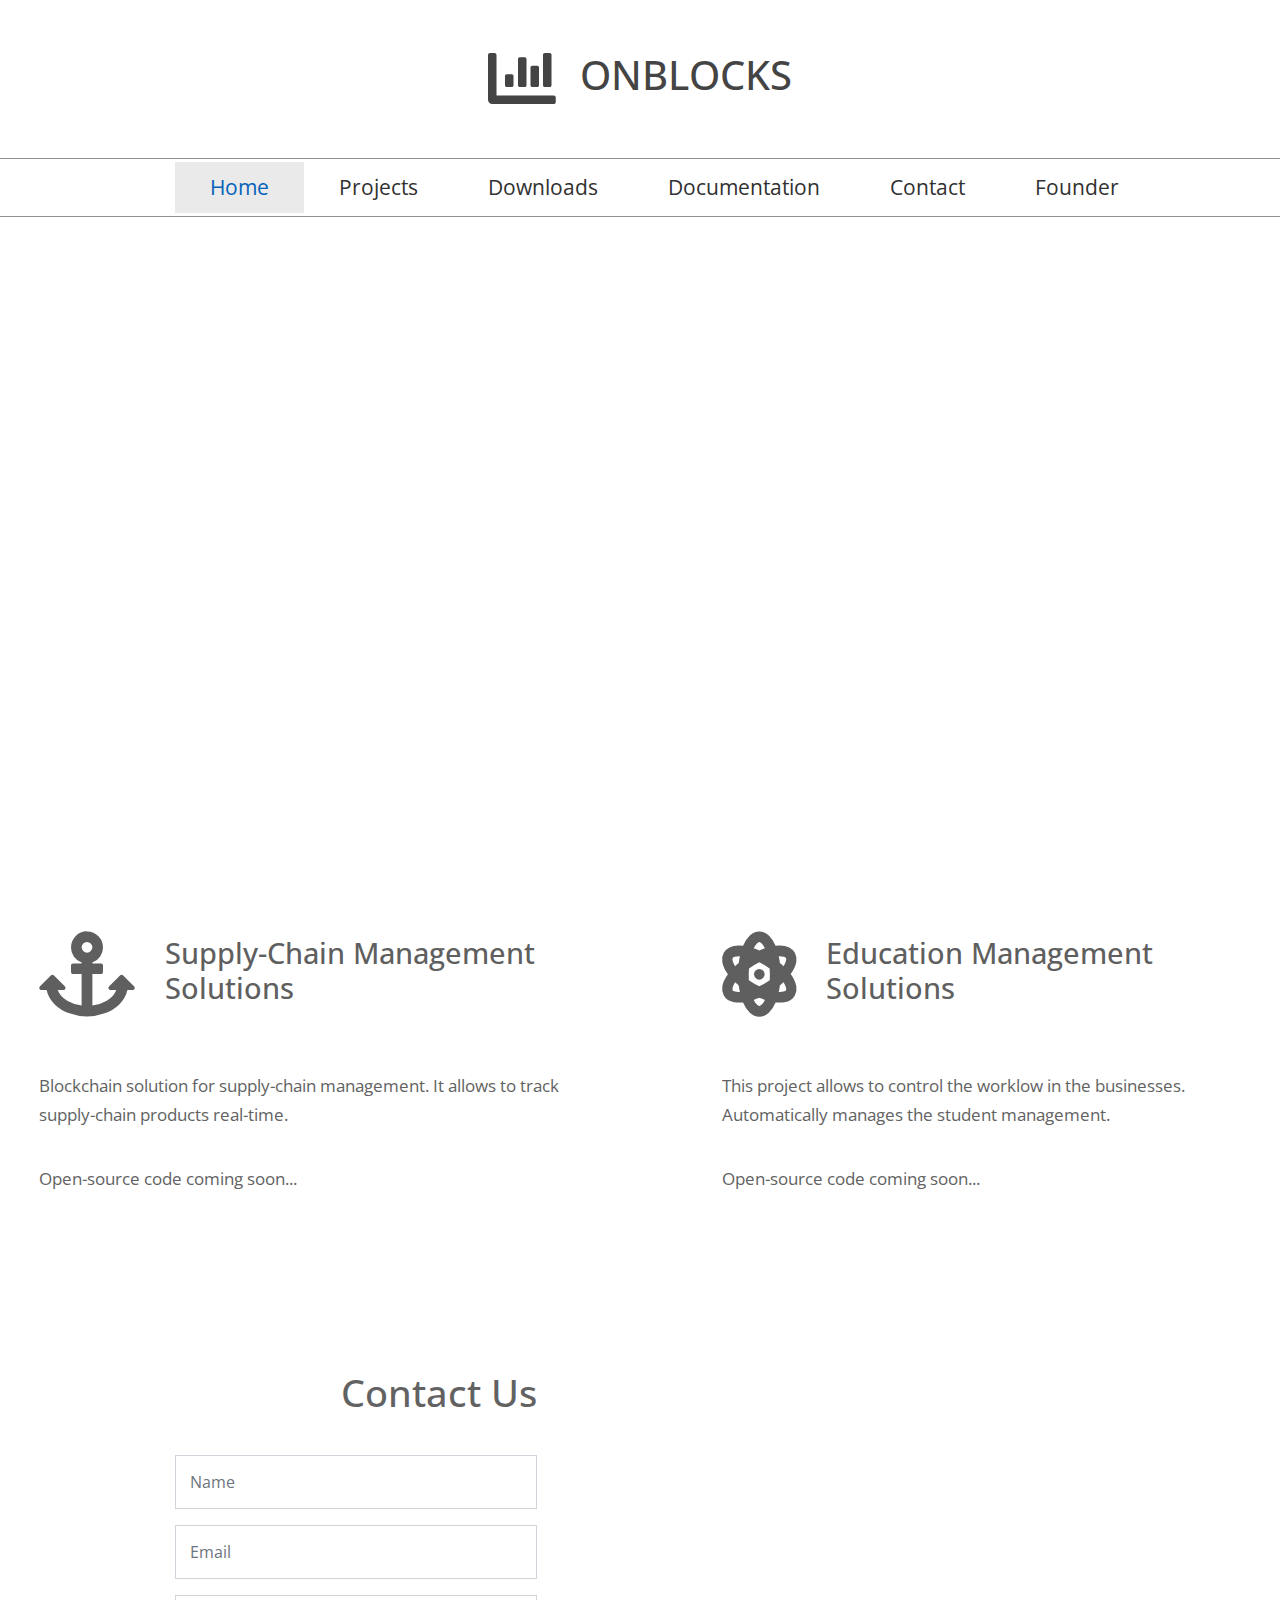
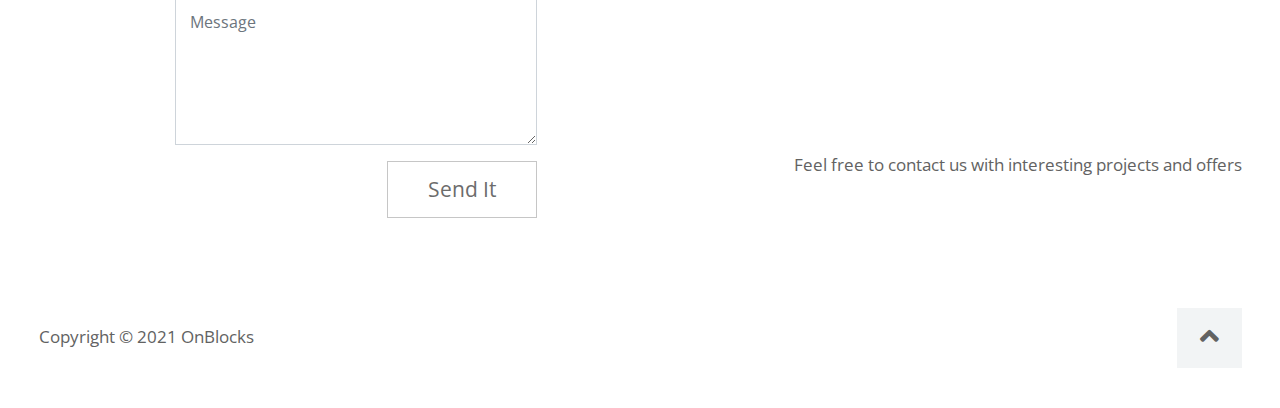
==== commit f4deb87d: "Next Version" ====
--- a/index.html
+++ b/index.html
@@ -1,818 +1,531 @@
 <!DOCTYPE html>
 <html lang="en">
-
-<head>
-  <meta charset="utf-8">
-  <meta content="width=device-width, initial-scale=1.0" name="viewport">
-
-  <title>OnBlocks Founder Page</title>
-  <meta content="" name="description">
-  <meta content="" name="keywords">
-
-  <!-- Favicons -->
-  <link href="assets/img/favicon.png" rel="icon">
-  <link href="assets/img/apple-touch-icon.png" rel="apple-touch-icon">
-
-  <!-- Google Fonts -->
-  <link href="https://fonts.googleapis.com/css?family=Open+Sans:300,300i,400,400i,600,600i,700,700i|Raleway:300,300i,400,400i,500,500i,600,600i,700,700i|Poppins:300,300i,400,400i,500,500i,600,600i,700,700i" rel="stylesheet">
-
-  <!-- Vendor CSS Files -->
-  <link href="assets/vendor/aos/aos.css" rel="stylesheet">
-  <link href="assets/vendor/bootstrap/css/bootstrap.min.css" rel="stylesheet">
-  <link href="assets/vendor/bootstrap-icons/bootstrap-icons.css" rel="stylesheet">
-  <link href="assets/vendor/boxicons/css/boxicons.min.css" rel="stylesheet">
-  <link href="assets/vendor/glightbox/css/glightbox.min.css" rel="stylesheet">
-  <link href="assets/vendor/swiper/swiper-bundle.min.css" rel="stylesheet">
-
-  <!-- Template Main CSS File -->
-  <link href="assets/css/style.css" rel="stylesheet">
-
-  <!-- =======================================================
-  * Template Name: iPortfolio - v3.4.0
-  * Template URL: https://bootstrapmade.com/iportfolio-bootstrap-portfolio-websites-template/
-  * Author: BootstrapMade.com
-  * License: https://bootstrapmade.com/license/
-  ======================================================== -->
-</head>
-
-<body>
-
-  <!-- ======= Mobile nav toggle button ======= -->
-  <i class="bi bi-list mobile-nav-toggle d-xl-none"></i>
-
-  <!-- ======= Header ======= -->
-  <header id="header">
-    <div class="d-flex flex-column">
-
-      <div class="profile">
-        <img src="assets/img/profile-img.jpg" alt="" class="img-fluid rounded-circle">
-        <h1 class="text-light text-center"><a href="index.html">Khikmatullo Tulkinbekov</a></h1>
-        <div class="social-links mt-3 text-center">
-          <a href="https://t.me/tillobekov" class="telegram"><i class="bx bxl-telegram"></i></a>
-          <a href="https://www.facebook.com/tillo.bekov.520/" class="facebook"><i class="bx bxl-facebook"></i></a>
-          <a href="https://www.instagram.com/tillo_bekov/" class="instagram"><i class="bx bxl-instagram"></i></a>
-          <a href="https://www.linkedin.com/in/khikmatullo-tulkinbekov-432610136" class="linkedin"><i class="bx bxl-linkedin"></i></a>
-          <a href="https://github.com/ti11o" class="github"><i class="bx bxl-github"></i></a>
-        </div>
-      </div>
-
-      <nav id="navbar" class="nav-menu navbar">
-        <ul>
-          <li><a href="#hero" class="nav-link scrollto active"><i class="bx bx-home"></i> <span>Home</span></a></li>
-          <li><a href="#about" class="nav-link scrollto"><i class="bx bx-user"></i> <span>About</span></a></li>
-          <li><a href="#resume" class="nav-link scrollto"><i class="bx bx-file-blank"></i> <span>Resume</span></a></li>
-          <li><a href="#experience" class="nav-link scrollto"><i class="bx bx-book-content"></i> <span>Experience</span></a></li>
-          <!-- <li><a href="#projects" class="nav-link scrollto"><i class="bx bx-server"></i> <span>Projects</span></a></li> -->
-          <!-- <li><a href="#portfolio" class="nav-link scrollto"><i class="bx bx-book-content"></i> <span>Portfolio</span></a></li> -->
-          <!-- <li><a href="#services" class="nav-link scrollto"><i class="bx bx-server"></i> <span>Services</span></a></li> -->
-          <li><a href="#contact" class="nav-link scrollto"><i class="bx bx-envelope"></i> <span>Contact</span></a></li>
-        </ul>
-      </nav><!-- .nav-menu -->
+  <head>
+    <meta charset="UTF-8" />
+    <meta name="viewport" content="width=device-width, initial-scale=1.0" />
+    <meta http-equiv="X-UA-Compatible" content="ie=edge" />
+    <title>OnBlocks</title>
+    <link
+      rel="stylesheet"
+      href="https://fonts.googleapis.com/css?family=Open+Sans:300,400,600"
+    />
+    <!-- https://fonts.google.com/specimen/Open+Sans -->
+    <link rel="stylesheet" href="css/all.min.css" />
+    <!-- https://fontawesome.com/ -->
+    <link rel="stylesheet" href="css/bootstrap.min.css" />
+    <!-- https://getbootstrap.com/ -->
+    <link rel="stylesheet" href="css/tooplate-style.css" />
+    <!--
+Tooplate 2111 Pro Line
+http://www.tooplate.com/view/2111-pro-line
+-->
+  </head>
+
+  <body>
+    <!-- page header -->
+    <div class="container" id="home">
+      <div class="col-12 text-center">
+        <div class="tm-page-header">
+          <i class="fas fa-4x fa-chart-bar mr-4"></i>
+          <h1 class="d-inline-block text-uppercase">OnBlocks</h1>
+        </div>
+      </div>
     </div>
-  </header><!-- End Header -->
-
-  <!-- ======= Hero Section ======= -->
-  <section id="hero" class="d-flex flex-column justify-content-center align-items-center">
-    <div class="hero-container" data-aos="fade-in">
-      <h1>Tillo Bekov</h1>
-      <p>I'm <span class="typed" data-typed-items="Blockchain Developer, Researcher, Freelancer"></span></p>
+    <!-- navbar -->
+    <div class="tm-nav-section">
+      <div class="container">
+        <div class="row">
+          <div class="col-12">
+            <nav class="navbar navbar-expand-md navbar-light">
+              <button
+                class="navbar-toggler"
+                type="button"
+                data-toggle="collapse"
+                data-target="#tmMainNav"
+                aria-controls="tmMainNav"
+                aria-expanded="false"
+                aria-label="Toggle navigation"
+              >
+                <span class="navbar-toggler-icon"></span>
+              </button>
+
+              <div class="collapse navbar-collapse" id="tmMainNav">
+                <ul class="navbar-nav mx-auto tm-navbar-nav">
+                  <li class="nav-item active">
+                    <a class="nav-link" href="#home"
+                      >Home <span class="sr-only">(current)</span></a
+                    >
+                  </li>
+                  <li class="nav-item">
+                    <a class="nav-link" href="#features">Projects</a>
+                  </li>
+                  <li class="nav-item">
+                    <a class="nav-link" href="#activities">Downloads</a>
+                  </li>
+                  <li class="nav-item">
+                    <a class="nav-link" href="#company">Documentation</a>
+                  </li>
+                  <li class="nav-item">
+                    <a class="nav-link" href="#contact">Contact</a>
+                  </li>
+                  <li class="nav-item">
+                    <a class="nav-link external" href="founder/index.html">Founder</a>
+                  </li>
+                </ul>
+              </div>
+            </nav>
+          </div>
+        </div>
+      </div>
     </div>
-  </section><!-- End Hero -->
-
-  <main id="main">
-
-    <!-- ======= About Section ======= -->
-    <section id="about" class="about">
-      <div class="container">
-
-        <div class="section-title">
-          <h2>About</h2>
-          <p>Highly motivated PhD researcher and developer interested in Blockchain technologies. Founder of OnBlocks. Interested in 
-          blockchain-based solutions in various fields including cryptocurrencies, IoT data, edge computing, supply-chain management, 
-          and others. Available for intriguing offers and suggestions</p>
-        </div>
-
+
+    <!-- Video Banner -->
+    <section class="tm-banner-section" id="tmVideoSection">
+      <div class="container tm-banner-text-container">
         <div class="row">
-          <div class="col-lg-4" data-aos="fade-right">
-            <img src="assets/img/profile-img.jpg" class="img-fluid" alt="">
-          </div>
-          <div class="col-lg-8 pt-4 pt-lg-0 content" data-aos="fade-left">
-            <h3>Blockchain Developer &amp; Researcher</h3>
-            <p class="fst-italic">
-              My purpose is to bring blockchain solutions for data-oriented businesses.
-            </p>
-            <div class="row">
-              <div class="col-lg-6">
-                <ul>
-                  <li><i class="bi bi-chevron-right"></i> <strong>Birthday:</strong> <span>March 4, 1996</span></li>
-                  <li><i class="bi bi-chevron-right"></i> <strong>Website:</strong> <span>www.onblocks.com/founder</span></li>
-                  <li><i class="bi bi-chevron-right"></i> <strong>Phone:</strong> <span>+8210 4615 5456</span></li>
-                  <li><i class="bi bi-chevron-right"></i> <strong>City:</strong> <span>Incheon, South Korea</span></li>
-                </ul>
-              </div>
-              <div class="col-lg-6">
-                <ul>
-                  <li><i class="bi bi-chevron-right"></i> <strong>Age:</strong> <span>25</span></li>
-                  <li><i class="bi bi-chevron-right"></i> <strong>Degree:</strong> <span>Master (PhD pending)</span></li>
-                  <li><i class="bi bi-chevron-right"></i> <strong>Email:</strong> <span>mr.khikmatillo@gmail.com</span></li>
-                  <li><i class="bi bi-chevron-right"></i> <strong>Freelance:</strong> <span>Available</span></li>
-                </ul>
-              </div>
-            </div>
-            <br>
-            <p>
-              Authored in several publications related to Blockchain and database systems as listed:
-              <ul>
-                  <li><i class="bi bi-chevron-right"></i> <span>SCI journals</span></li>
-                  <li><i class="bi bi-chevron-right"></i> <span>International conferences</span></li>
-                </ul>
-            </p>
-          </div>
-        </div>
-
-      </div>
-    </section><!-- End About Section -->
-
-    <!-- ======= Facts Section ======= -->
-    <!-- <section id="facts" class="facts">
-      <div class="container">
-
-        <div class="section-title">
-          <h2>Facts</h2>
-          <p>Magnam dolores commodi suscipit. Necessitatibus eius consequatur ex aliquid fuga eum quidem. Sit sint consectetur velit. Quisquam quos quisquam cupiditate. Et nemo qui impedit suscipit alias ea. Quia fugiat sit in iste officiis commodi quidem hic quas.</p>
-        </div>
-
-        <div class="row no-gutters">
-
-          <div class="col-lg-3 col-md-6 d-md-flex align-items-md-stretch" data-aos="fade-up">
-            <div class="count-box">
-              <i class="bi bi-emoji-smile"></i>
-              <span data-purecounter-start="0" data-purecounter-end="232" data-purecounter-duration="1" class="purecounter"></span>
-              <p><strong>Happy Clients</strong> consequuntur quae</p>
-            </div>
-          </div>
-
-          <div class="col-lg-3 col-md-6 d-md-flex align-items-md-stretch" data-aos="fade-up" data-aos-delay="100">
-            <div class="count-box">
-              <i class="bi bi-journal-richtext"></i>
-              <span data-purecounter-start="0" data-purecounter-end="521" data-purecounter-duration="1" class="purecounter"></span>
-              <p><strong>Projects</strong> adipisci atque cum quia aut</p>
-            </div>
-          </div>
-
-          <div class="col-lg-3 col-md-6 d-md-flex align-items-md-stretch" data-aos="fade-up" data-aos-delay="200">
-            <div class="count-box">
-              <i class="bi bi-headset"></i>
-              <span data-purecounter-start="0" data-purecounter-end="1453" data-purecounter-duration="1" class="purecounter"></span>
-              <p><strong>Hours Of Support</strong> aut commodi quaerat</p>
-            </div>
-          </div>
-
-          <div class="col-lg-3 col-md-6 d-md-flex align-items-md-stretch" data-aos="fade-up" data-aos-delay="300">
-            <div class="count-box">
-              <i class="bi bi-people"></i>
-              <span data-purecounter-start="0" data-purecounter-end="32" data-purecounter-duration="1" class="purecounter"></span>
-              <p><strong>Hard Workers</strong> rerum asperiores dolor</p>
-            </div>
-          </div>
-
-        </div>
-
-      </div>
-    </section> --> <!-- End Facts Section  -->
-
-    <!-- ======= Skills Section ======= -->
-    <section id="skills" class="skills section-bg">
-      <div class="container">
-
-        <div class="section-title">
-          <h2>Skills</h2>
-          <p>If you are good at something, don't forget to brag about it. (<i>Tony Stark</i>)</p>
-          <br>
-          <p>I don't limit myself with programming languages or development environment. All the skills listed below contain all necessary knowledge on both practical and theoretical levels. For example skills on "Smart Contracts" include: Solidity programming, testing with Remix, Truffle or Ropsten network and Geth.</p>
-        </div>
-
-        <div class="row skills-content">
-
-          <div class="col-lg-6" data-aos="fade-up">
-
-            <div class="progress">
-              <span class="skill">Blockchain Architecture <i class="val">100%</i></span>
-              <div class="progress-bar-wrap">
-                <div class="progress-bar" role="progressbar" aria-valuenow="100" aria-valuemin="0" aria-valuemax="100"></div>
-              </div>
-            </div>
-
-            <div class="progress">
-              <span class="skill">Smart Contracts <i class="val">100%</i></span>
-              <div class="progress-bar-wrap">
-                <div class="progress-bar" role="progressbar" aria-valuenow="100" aria-valuemin="0" aria-valuemax="100"></div>
-              </div>
-            </div>
-
-            <div class="progress">
-              <span class="skill">Blockchain Solutions <i class="val">100%</i></span>
-              <div class="progress-bar-wrap">
-                <div class="progress-bar" role="progressbar" aria-valuenow="100" aria-valuemin="0" aria-valuemax="100"></div>
-              </div>
-            </div>
-
-          </div>
-
-          <div class="col-lg-6" data-aos="fade-up" data-aos-delay="100">
-
-            <div class="progress">
-              <span class="skill">Back-End Development <i class="val">80%</i></span>
-              <div class="progress-bar-wrap">
-                <div class="progress-bar" role="progressbar" aria-valuenow="80" aria-valuemin="0" aria-valuemax="100"></div>
-              </div>
-            </div>
-
-            <div class="progress">
-              <span class="skill">Android Development <i class="val">70%</i></span>
-              <div class="progress-bar-wrap">
-                <div class="progress-bar" role="progressbar" aria-valuenow="70" aria-valuemin="0" aria-valuemax="100"></div>
-              </div>
-            </div>
-
-            <div class="progress">
-              <span class="skill">Database Development <i class="val">70%</i></span>
-              <div class="progress-bar-wrap">
-                <div class="progress-bar" role="progressbar" aria-valuenow="70" aria-valuemin="0" aria-valuemax="100"></div>
-              </div>
-            </div>
-
-          </div>
-
-        </div>
-
-      </div>
-    </section><!-- End Skills Section -->
-
-    <!-- ======= Resume Section ======= -->
-    <section id="resume" class="resume">
-      <div class="container">
-
-        <div class="section-title">
-          <h2>Resume</h2>
-          <p>My life is devoted to gaining high-quality education while cobining the knowledge with best-qualified experience.</p>
-        </div>
-
-        <div class="row">
-          <div class="col-lg-6" data-aos="fade-up">
-            <h3 class="resume-title">Sumary</h3>
-            <div class="resume-item pb-0">
-              <h4>Khikmatullo Tulkinbekov</h4>
-              <p><em>Innovative and responsible Blockchain developer with 2+ years of experience in back-end and blockchain programming.</em></p>
-              <ul>
-                <li>Incheon, South Korea</li>
-                <li>+82(10) 4615-5456</li>
-                <li>mr.khikmatillo@gmail.com</li>
-              </ul>
-            </div>
-
-            <h3 class="resume-title">Education</h3>
-            <div class="resume-item">
-              <h4>Doctor of Science</h4>
-              <h5>2020 - Present</h5>
-              <p>Department of Electrical and Computer Engineering</p>
-              <p><em>Inha University, Incheon, South Korea</em></p>
-            </div>
-            <div class="resume-item">
-              <h4>Master of Science</h4>
-              <h5>2018 - 2020</h5>
-              <p>Department of Electrical and Computer Engineering</p>
-              <p><em>Inha University, Incheon, South Korea</em></p>
-            </div>
-            <div class="resume-item">
-              <h4>Bachelor of Science</h4>
-              <h5>2014 - 2018</h5>
-              <p>Information and Communication Engineering</p>
-              <p><em>Inha University in Tashkent, Tashkent, Uzbekistan</em></p>
-            </div>
-
-            
-
-          </div>
-          <div class="col-lg-6" data-aos="fade-up" data-aos-delay="100">
-            <h3 class="resume-title">Publications</h3>
-            <div class="resume-item">
-              <h4>IEEE Access</h4>
-              <h5>Q1 Level SCI journal</h5>
-              <p><b>Title:</b> CaseDB: Lightweight Key-Value Store for Edge Computing Environment</p>
-              <p><b>DOI:</b> <a href="https://ieeexplore.ieee.org/document/9167231"> 10.1109/ACCESS.2020.3016680 </a> | <emp> <a href="publications/casedb.pdf">Download</a> </emp> </p>
-            </div>
-            <div class="resume-item">
-              <h4>IEIE TSPC</h4>
-              <h5>SCOPUS journal</h5>
-              <p><b>Title:</b> Deduplication Adapted CaseDB for Edge Computing</p>
-              <p><b>DOI:</b> <a href="https://www.dbpia.co.kr/journal/articleDetail?nodeId=NODE09417484&language=ko_KR"> 10.5573/IEIESPC.2020.9.4.317 </a> | <emp> <a href="publications/dedup.pdf">Download</a> </emp> </p>
-            </div>
-            <div class="resume-item">
-              <h4>ICUFN 2021 & 2019</h4>
-              <h5>International Conference</h5>
-              <p><b>Title:</b> Storing Blockchain Data in Public Storage</p>
-              <p><b>DOI:</b> <a href="https://ieeexplore.ieee.org/document/9528568"> 10.1109/ICUFN49451.2021.9528568 </a> | <emp> <a href="publications/blockstore.pdf">Download</a> </emp> </p>
-              <p><b>Title:</b> CLeveldb: Coalesced Leveldb for Small Data</p>
-              <p><b>DOI:</b> <a href="https://ieeexplore.ieee.org/abstract/document/8806187"> 10.1109/ICUFN.2019.8806187 </a> | <emp> <a href="publications/cleveldb.pdf">Download</a> </emp> </p>
-            </div>
-            <div class="resume-item">
-              <h4>KDBC 2020</h4>
-              <h5>International Conference</h5>
-              <p><b>Title:</b> KVDOS: Key-Value Data Orchestration System for Edge Computing Environment</p>
-              <p><b>Reference:</b> <a href="https://www.dbsociety.kr/archive/kdbc2020/program.html"> Conference Precedings </a> | <emp> <a href="publications/kvdos.pdf">Download</a> </emp> </p>
-            </div>
-          </div>
-        </div>
-
-      </div>
-    </section><!-- End Resume Section -->
-
-    <!-- Experience Section -->
-    <section id="experience" class="resume">
-      <div class="container">
-
-        <div class="section-title">
-          <h2>Experience</h2>
-          <p>Nothing can tell about a person more than his portfolio. Places I worked, the projects I accomplished and participated are listed in this section with demonstrations.</p>
-        </div>
-
-        <div class="row">
-          <div class="col-lg-6" data-aos="fade-up">
-            <h3 class="resume-title">Professional Experience</h3>
-            <div class="resume-item">
-              <h4>Founder, OnBlocks</h4>
-              <h5>October, 2021 - Present</h5>
-              <p><em>Startup project on blockchain solutions, Incheon, South Korea </em></p>
-              <ul>
-                <li>Founder and owner</li>
-              </ul>
-            </div>
-            <div class="resume-item">
-              <h4>Blockchain Researcher</h4>
-              <h5>September, 2020 - Present</h5>
-              <p><em>Intelligent Embedded Systems Lab, Incheon, South Korea </em></p>
-              <ul>
-                <li>Lead in the blockchain projects, development, and implementation of the blockchain architectures, protocols, and new features for enhanced performance</li>
-                <li>Member of three active projects on topocs related to blockchain, edge computing and federated learning. </li>
-                <li>Designing the software and hardware environment, building projects from scratch</li>
-                <li>Several publications on high-level journals and international conferences</li>
-              </ul>
-            </div>
-            <div class="resume-item">
-              <h4>Research Assistant</h4>
-              <h5>September, 2018 - August, 2020</h5>
-              <p><em>Intelligent Embedded Systems Lab, Incheon, South Korea </em></p>
-              <ul>
-                <li>Member of three active projects on topocs related to edge computing and databases. </li>
-                <li>Designing the software and hardware environment, building projects from scratch</li>
-                <li>Several publications on high-level journals and international conferences</li>
-              </ul>
-            </div>
-            <div class="resume-item">
-              <h4>Java Developer</h4>
-              <h5>March, 2020 - August, 2020</h5>
-              <p><em>FlexIT, Tashkent, Uzbekistan </em></p>
-              <ul>
-                <li>Localizing document authentication systems like RegulaForensics, VisionLabs for Uzbekistan market. </li>
-                <li>Technical support for Java-related projects</li>
-              </ul>
-            </div>
-            <div class="resume-item">
-              <h4>Back-End Developer</h4>
-              <h5>March, 2018 - August, 2018</h5>
-              <p><em>UPay, Tashkent, Uzbekistan </em></p>
-              <ul>
-                <li>Responsible for new features for mobile banking applications like money conversions. </li>
-                <li>Technical support for client requests</li>
-              </ul>
-            </div>
-
-          </div>
-          <div class="col-lg-6" data-aos="fade-up" data-aos-delay="100">
-            <h3 class="resume-title">Projects</h3>
-            <div class="resume-item">
-              <h4>OnBlocks</h4>
-              <h5>October, 2021 - Present</h5>
-              <p><em>Startup Project on Blockchain solutions </em></p>
-              <ul>
-                <li>The main focus is to bring blockchain solutions for existing business models</li>
-                <li>Contributing on serverless P2P technology development</li>
-                <li>The aim of the project is to create a trusted network for all data processing fields</li>
-              </ul>
-            </div>
-            <!-- <div class="resume-item">
-              <h4>Teaching Platform</h4>
-              <h5>September, 2021 - Present</h5>
-              <p><em>Startup project on easy-to-follow online education platform </em></p>
-              <ul>
-                <li>The main focus is to teach English starting from beginner level </li>
-                <li>Courses are followed in order depending on student results</li>
-                <li>Provides online assesment to control the student learning rate</li>
-              </ul>
-            </div> -->
-            <div class="resume-item">
-              <h4>RecordChain</h4>
-              <h5>September, 2020 - Present</h5>
-              <p><em>Blockchain network for Big Data processing </em></p>
-              <ul>
-                <li>The main focus is to enable blockhain network for IoT data in edhe computing environment </li>
-                <li>Solves the two main problems in terms of big data handling and performance</li>
-              </ul>
-            </div>
-            <div class="resume-item">
-              <h4>SCAS</h4>
-              <h5>September, 2021 - Present</h5>
-              <p><em>Smart Contract based Access Control system for private data </em></p>
-              <ul>
-                <li>The main focus is to enable sharing private data on blockchain network </li>
-                <li>Data accesses are controlled with the help of smart contracts</li>
-              </ul>
-            </div>
-            <div class="resume-item">
-              <h4>Mobile Edge Solution</h4>
-              <h5>September, 2018 - December, 2021</h5>
-              <p><em>Intelligent mobile edge computing solution for connected cars </em></p>
-              <ul>
-                <li>Enables edge computing on connected car and any other IoT data processing systems </li>
-                <li>Responsible for data processing part</li>
-              </ul>
-            </div>
-            <div class="resume-item">
-              <h4>MooZee</h4>
-              <h5>September, 2017 - December, 2017</h5>
-              <p><em>Online music player application </em></p>
-              <ul>
-                <li>Web and mobile versions are available </li>
-                <li>Responsible for android application</li>
-              </ul>
-            </div>
-            <div class="resume-item">
-              <h4>TicCrazy</h4>
-              <h5>September, 2016 - June, 2017</h5>
-              <p><em>Advanced version of famous Tic-Tac-Toe game </em></p>
-              <ul>
-                <li>Desktop and Embedded (atmega128) versions are available </li>
-                <li>Responsible for whole project from scratch</li>
-              </ul>
-            </div>
-          </div>
-        </div>
-
-      </div>
-    </section><!-- End Experience Section -->
-
-    <!-- ======= Portfolio Section ======= -->
-    <!-- <section id="portfolio" class="portfolio section-bg">
-      <div class="container">
-
-        <div class="section-title">
-          <h2>Portfolio</h2>
-          <p>Nothing can tell about a person more than his portfolio. The projects I accomplished and participated are listed in this section with demonstrations</p>
-        </div>
-
-        <div class="row" data-aos="fade-up">
-          <div class="col-lg-12 d-flex justify-content-center">
-            <ul id="portfolio-flters">
-              <li data-filter="*" class="filter-active">All</li>
-              <li data-filter=".filter-app">App</li>
-              <li data-filter=".filter-card">Card</li>
-              <li data-filter=".filter-web">Web</li>
+          <div class="col-12">
+            <header>
+              <h2 class="tm-banner-title">OnBlocks</h2>
+              <p class="mx-auto tm-banner-subtitle">
+                Blockchain Solutions for Your Business
+              </p>
+            </header>
+          </div>
+        </div>
+      </div>
+
+      <!-- Video -->
+      <video id="hero-vid" autoplay="" loop="" muted>
+        <source src="videos/city-night-blur-01.mp4" type="video/mp4" />
+        Your browser does not support the video tag.
+      </video>
+    </section>
+    <!-- Features -->
+    <div class="container tm-features-section" id="features">
+      <div class="row tm-features-row">
+        <section class="col-md-6 col-sm-12 tm-feature-block">
+          <header class="tm-feature-header">
+            <i class="fas fa-5x fa-anchor tm-feature-icon"></i>
+            <h3 class="tm-feature-h">Supply-Chain Management Solutions</h3>
+          </header>
+          <p>
+            Blockchain solution for supply-chain management. It allows to track supply-chain products real-time.
+          </p>
+          <p>
+            Open-source code coming soon...
+          </p>
+        </section>
+        <section class="col-md-6 col-sm-12 tm-feature-block">
+          <header class="tm-feature-header">
+            <i class="fas fa-5x fa-atom tm-feature-icon"></i>
+            <h3 class="tm-feature-h">Education Management Solutions</h3>
+          </header>
+          <p>
+            This project allows to control the worklow in the businesses. 
+            Automatically manages the student management.
+          </p>
+          <p>
+            Open-source code coming soon...
+          </p>
+        </section>
+      </div>
+    </div>
+
+    <!-- Activities -->
+    <!-- <div class="container" id="activities">
+      <div class="row">
+        <div class="col-12">
+          <div class="tm-parallax">
+            <header class="tm-parallax-header">
+              <h2 class="">Activities</h2>
+            </header>
+          </div>
+        </div>
+      </div>
+      <div class="row">
+        <div class="col-lg-6">
+          <div class="tm-activity-block">
+            <div class="tm-activity-img-container">
+              <img src="img/img-01.jpg" alt="Image" class="tm-activity-img" />
+            </div>
+            <div class="tm-activity-block-text">
+              <h3 class="tm-text-blue">Lorem ipsum dolor sit amet</h3>
+              <p>
+                Orci varius natoque penatibus et magnis dis parturient montes,
+                nascetur ridiculus mus. Sed eu turpis nec sem lacinia
+                condimentum et a orci.
+              </p>
+            </div>
+          </div>
+        </div>
+        <div class="col-lg-6">
+          <div class="tm-activity-block mr-lg-0 ml-lg-auto">
+            <div class="tm-activity-img-container">
+              <img src="img/img-02.jpg" alt="Image" class="tm-activity-img" />
+            </div>
+            <div class="tm-activity-block-text">
+              <h3 class="tm-text-blue">Lorem ipsum dolor sit amet</h3>
+              <p>
+                Orci varius natoque penatibus et magnis dis parturient montes,
+                nascetur ridiculus mus. Sed eu turpis nec sem lacinia
+                condimentum et a orci.
+              </p>
+            </div>
+          </div>
+        </div>
+        <div class="col-lg-6">
+          <div class="tm-activity-block">
+            <div class="tm-activity-img-container">
+              <img src="img/img-03.jpg" alt="Image" class="tm-activity-img" />
+            </div>
+            <div class="tm-activity-block-text">
+              <h3 class="tm-text-blue">Lorem ipsum dolor sit amet</h3>
+              <p>
+                Orci varius natoque penatibus et magnis dis parturient montes,
+                nascetur ridiculus mus. Sed eu turpis nec sem lacinia
+                condimentum et a orci.
+              </p>
+            </div>
+          </div>
+        </div>
+        <div class="col-lg-6">
+          <div class="tm-activity-block mr-lg-0 ml-lg-auto">
+            <div class="tm-activity-img-container">
+              <img src="img/img-04.jpg" alt="Image" class="tm-activity-img" />
+            </div>
+            <div class="tm-activity-block-text">
+              <h3 class="tm-text-blue">Lorem ipsum dolor sit amet</h3>
+              <p>
+                Orci varius natoque penatibus et magnis dis parturient montes,
+                nascetur ridiculus mus. Sed eu turpis nec sem lacinia
+                condimentum et a orci.
+              </p>
+            </div>
+          </div>
+        </div>
+      </div>
+    </div>
+
+    <section class="container tm-company-section" id="company">
+      <div class="row">
+        <div class="col-xl-9 col-lg-8 col-md-12 tm-company-left">
+          <div class="tm-company-about">
+            <div class="tm-company-img-container">
+              <img src="img/img-05.jpg" alt="Image" />
+            </div>
+            <div class="tm-company-about-text">
+              <header>
+                <h2 class="tm-company-about-header">Our Company</h2>
+              </header>
+              <p>
+                Phasellus fringilla convallis libero non aliquam. Morbi justo
+                lorem, varius ultricies pulvinar ac, aliquet quis ipsum.
+              </p>
+              <p class="mb-4">
+                Suspendisse aliquam pulvinar odio sed rhoncus. Cras pretium diam
+                ut metus tristique, a ultricies sapien euismod. Duis dui diam,
+                maximus ac ligula a, accumsan cursus ante.
+              </p>
+              <a href="#" class="btn tm-btn tm-float-right">Read More</a>
+            </div>
+          </div>
+        </div>
+        <div
+          class="col-xl-9 col-lg-4 col-md-12 tm-company-right  ml-lg-auto mr-lg-0"
+        >
+          <div class="tm-company-right-inner">
+            <ul class="nav nav-tabs" id="tmCompanyTab" role="tablist">
+              <li class="nav-item">
+                <a
+                  class="nav-link tm-nav-link-border-right active"
+                  id="vision-tab"
+                  data-toggle="tab"
+                  href="#vision"
+                  role="tab"
+                  aria-controls="vision"
+                  aria-selected="true"
+                  >Vision</a
+                >
+              </li>
+              <li class="nav-item">
+                <a
+                  class="nav-link tm-no-border-right"
+                  id="mission-tab"
+                  data-toggle="tab"
+                  href="#mission"
+                  role="tab"
+                  aria-controls="mission"
+                  aria-selected="false"
+                  >Mission</a
+                >
+              </li>
             </ul>
-          </div>
-        </div>
-
-        <div class="row portfolio-container" data-aos="fade-up" data-aos-delay="100">
-
-          <div class="col-lg-4 col-md-6 portfolio-item filter-app">
-            <div class="portfolio-wrap">
-              <img src="assets/img/portfolio/portfolio-1.jpg" class="img-fluid" alt="">
-              <div class="portfolio-links">
-                <a href="assets/img/portfolio/portfolio-1.jpg" data-gallery="portfolioGallery" class="portfolio-lightbox" title="App 1"><i class="bx bx-plus"></i></a>
-                <a href="portfolio-details.html" title="More Details"><i class="bx bx-link"></i></a>
-              </div>
-            </div>
-          </div>
-
-          <div class="col-lg-4 col-md-6 portfolio-item filter-web">
-            <div class="portfolio-wrap">
-              <img src="assets/img/portfolio/portfolio-2.jpg" class="img-fluid" alt="">
-              <div class="portfolio-links">
-                <a href="assets/img/portfolio/portfolio-2.jpg" data-gallery="portfolioGallery" class="portfolio-lightbox" title="Web 3"><i class="bx bx-plus"></i></a>
-                <a href="portfolio-details.html" title="More Details"><i class="bx bx-link"></i></a>
-              </div>
-            </div>
-          </div>
-
-          <div class="col-lg-4 col-md-6 portfolio-item filter-app">
-            <div class="portfolio-wrap">
-              <img src="assets/img/portfolio/portfolio-3.jpg" class="img-fluid" alt="">
-              <div class="portfolio-links">
-                <a href="assets/img/portfolio/portfolio-3.jpg" data-gallery="portfolioGallery" class="portfolio-lightbox" title="App 2"><i class="bx bx-plus"></i></a>
-                <a href="portfolio-details.html" title="More Details"><i class="bx bx-link"></i></a>
-              </div>
-            </div>
-          </div>
-
-          <div class="col-lg-4 col-md-6 portfolio-item filter-card">
-            <div class="portfolio-wrap">
-              <img src="assets/img/portfolio/portfolio-4.jpg" class="img-fluid" alt="">
-              <div class="portfolio-links">
-                <a href="assets/img/portfolio/portfolio-4.jpg" data-gallery="portfolioGallery" class="portfolio-lightbox" title="Card 2"><i class="bx bx-plus"></i></a>
-                <a href="portfolio-details.html" title="More Details"><i class="bx bx-link"></i></a>
-              </div>
-            </div>
-          </div>
-
-          <div class="col-lg-4 col-md-6 portfolio-item filter-web">
-            <div class="portfolio-wrap">
-              <img src="assets/img/portfolio/portfolio-5.jpg" class="img-fluid" alt="">
-              <div class="portfolio-links">
-                <a href="assets/img/portfolio/portfolio-5.jpg" data-gallery="portfolioGallery" class="portfolio-lightbox" title="Web 2"><i class="bx bx-plus"></i></a>
-                <a href="portfolio-details.html" title="More Details"><i class="bx bx-link"></i></a>
-              </div>
-            </div>
-          </div>
-
-          <div class="col-lg-4 col-md-6 portfolio-item filter-app">
-            <div class="portfolio-wrap">
-              <img src="assets/img/portfolio/portfolio-6.jpg" class="img-fluid" alt="">
-              <div class="portfolio-links">
-                <a href="assets/img/portfolio/portfolio-6.jpg" data-gallery="portfolioGallery" class="portfolio-lightbox" title="App 3"><i class="bx bx-plus"></i></a>
-                <a href="portfolio-details.html" title="More Details"><i class="bx bx-link"></i></a>
-              </div>
-            </div>
-          </div>
-
-          <div class="col-lg-4 col-md-6 portfolio-item filter-card">
-            <div class="portfolio-wrap">
-              <img src="assets/img/portfolio/portfolio-7.jpg" class="img-fluid" alt="">
-              <div class="portfolio-links">
-                <a href="assets/img/portfolio/portfolio-7.jpg" data-gallery="portfolioGallery" class="portfolio-lightbox" title="Card 1"><i class="bx bx-plus"></i></a>
-                <a href="portfolio-details.html" title="More Details"><i class="bx bx-link"></i></a>
-              </div>
-            </div>
-          </div>
-
-          <div class="col-lg-4 col-md-6 portfolio-item filter-card">
-            <div class="portfolio-wrap">
-              <img src="assets/img/portfolio/portfolio-8.jpg" class="img-fluid" alt="">
-              <div class="portfolio-links">
-                <a href="assets/img/portfolio/portfolio-8.jpg" data-gallery="portfolioGallery" class="portfolio-lightbox" title="Card 3"><i class="bx bx-plus"></i></a>
-                <a href="portfolio-details.html" title="More Details"><i class="bx bx-link"></i></a>
-              </div>
-            </div>
-          </div>
-
-          <div class="col-lg-4 col-md-6 portfolio-item filter-web">
-            <div class="portfolio-wrap">
-              <img src="assets/img/portfolio/portfolio-9.jpg" class="img-fluid" alt="">
-              <div class="portfolio-links">
-                <a href="assets/img/portfolio/portfolio-9.jpg" data-gallery="portfolioGallery" class="portfolio-lightbox" title="Web 3"><i class="bx bx-plus"></i></a>
-                <a href="portfolio-details.html" title="More Details"><i class="bx bx-link"></i></a>
-              </div>
-            </div>
-          </div>
-
-        </div>
-
-      </div>
-    </section> --><!-- End Portfolio Section -->
-
-    <!-- ======= Services Section ======= -->
-    <!-- <section id="services" class="services">
-      <div class="container">
-
-        <div class="section-title">
-          <h2>Services</h2>
-          <p>Magnam dolores commodi suscipit. Necessitatibus eius consequatur ex aliquid fuga eum quidem. Sit sint consectetur velit. Quisquam quos quisquam cupiditate. Et nemo qui impedit suscipit alias ea. Quia fugiat sit in iste officiis commodi quidem hic quas.</p>
-        </div>
-
-        <div class="row">
-          <div class="col-lg-4 col-md-6 icon-box" data-aos="fade-up">
-            <div class="icon"><i class="bi bi-briefcase"></i></div>
-            <h4 class="title"><a href="">Lorem Ipsum</a></h4>
-            <p class="description">Voluptatum deleniti atque corrupti quos dolores et quas molestias excepturi sint occaecati cupiditate non provident</p>
-          </div>
-          <div class="col-lg-4 col-md-6 icon-box" data-aos="fade-up" data-aos-delay="100">
-            <div class="icon"><i class="bi bi-card-checklist"></i></div>
-            <h4 class="title"><a href="">Dolor Sitema</a></h4>
-            <p class="description">Minim veniam, quis nostrud exercitation ullamco laboris nisi ut aliquip ex ea commodo consequat tarad limino ata</p>
-          </div>
-          <div class="col-lg-4 col-md-6 icon-box" data-aos="fade-up" data-aos-delay="200">
-            <div class="icon"><i class="bi bi-bar-chart"></i></div>
-            <h4 class="title"><a href="">Sed ut perspiciatis</a></h4>
-            <p class="description">Duis aute irure dolor in reprehenderit in voluptate velit esse cillum dolore eu fugiat nulla pariatur</p>
-          </div>
-          <div class="col-lg-4 col-md-6 icon-box" data-aos="fade-up" data-aos-delay="300">
-            <div class="icon"><i class="bi bi-binoculars"></i></div>
-            <h4 class="title"><a href="">Magni Dolores</a></h4>
-            <p class="description">Excepteur sint occaecat cupidatat non proident, sunt in culpa qui officia deserunt mollit anim id est laborum</p>
-          </div>
-          <div class="col-lg-4 col-md-6 icon-box" data-aos="fade-up" data-aos-delay="400">
-            <div class="icon"><i class="bi bi-brightness-high"></i></div>
-            <h4 class="title"><a href="">Nemo Enim</a></h4>
-            <p class="description">At vero eos et accusamus et iusto odio dignissimos ducimus qui blanditiis praesentium voluptatum deleniti atque</p>
-          </div>
-          <div class="col-lg-4 col-md-6 icon-box" data-aos="fade-up" data-aos-delay="500">
-            <div class="icon"><i class="bi bi-calendar4-week"></i></div>
-            <h4 class="title"><a href="">Eiusmod Tempor</a></h4>
-            <p class="description">Et harum quidem rerum facilis est et expedita distinctio. Nam libero tempore, cum soluta nobis est eligendi</p>
-          </div>
-        </div>
-
-      </div>
-    </section> --><!-- End Services Section -->
-
-    <!-- ======= Testimonials Section ======= -->
-    <!-- <section id="testimonials" class="testimonials section-bg">
-      <div class="container">
-
-        <div class="section-title">
-          <h2>Testimonials</h2>
-          <p>Magnam dolores commodi suscipit. Necessitatibus eius consequatur ex aliquid fuga eum quidem. Sit sint consectetur velit. Quisquam quos quisquam cupiditate. Et nemo qui impedit suscipit alias ea. Quia fugiat sit in iste officiis commodi quidem hic quas.</p>
-        </div>
-
-        <div class="testimonials-slider swiper-container" data-aos="fade-up" data-aos-delay="100">
-          <div class="swiper-wrapper">
-
-            <div class="swiper-slide">
-              <div class="testimonial-item" data-aos="fade-up">
+            <div class="tab-content" id="tmTabContent">
+              <div
+                class="tab-pane fade show active"
+                id="vision"
+                role="tabpanel"
+                aria-labelledby="vision-tab"
+              >
                 <p>
-                  <i class="bx bxs-quote-alt-left quote-icon-left"></i>
-                  Proin iaculis purus consequat sem cure digni ssim donec porttitora entum suscipit rhoncus. Accusantium quam, ultricies eget id, aliquam eget nibh et. Maecen aliquam, risus at semper.
-                  <i class="bx bxs-quote-alt-right quote-icon-right"></i>
+                  Phasellus suscipit sapien magna, vel dictum lorem fringilla.
                 </p>
-                <img src="assets/img/testimonials/testimonials-1.jpg" class="testimonial-img" alt="">
-                <h3>Saul Goodman</h3>
-                <h4>Ceo &amp; Founder</h4>
-              </div>
-            </div> 
-
-            <div class="swiper-slide">
-              <div class="testimonial-item" data-aos="fade-up" data-aos-delay="100">
                 <p>
-                  <i class="bx bxs-quote-alt-left quote-icon-left"></i>
-                  Export tempor illum tamen malis malis eram quae irure esse labore quem cillum quid cillum eram malis quorum velit fore eram velit sunt aliqua noster fugiat irure amet legam anim culpa.
-                  <i class="bx bxs-quote-alt-right quote-icon-right"></i>
+                  Class aptent taciti sociosqu ad litora torquent per conubia
+                  nostra.
                 </p>
-                <img src="assets/img/testimonials/testimonials-2.jpg" class="testimonial-img" alt="">
-                <h3>Sara Wilsson</h3>
-                <h4>Designer</h4>
-              </div>
-            </div>
-
-            <div class="swiper-slide">
-              <div class="testimonial-item" data-aos="fade-up" data-aos-delay="200">
                 <p>
-                  <i class="bx bxs-quote-alt-left quote-icon-left"></i>
-                  Enim nisi quem export duis labore cillum quae magna enim sint quorum nulla quem veniam duis minim tempor labore quem eram duis noster aute amet eram fore quis sint minim.
-                  <i class="bx bxs-quote-alt-right quote-icon-right"></i>
+                  Nulla ornare ligula nibh, sit amet tristique magna efficitur
+                  eu.
                 </p>
-                <img src="assets/img/testimonials/testimonials-3.jpg" class="testimonial-img" alt="">
-                <h3>Jena Karlis</h3>
-                <h4>Store Owner</h4>
-              </div>
-            </div>
-
-            <div class="swiper-slide">
-              <div class="testimonial-item" data-aos="fade-up" data-aos-delay="300">
+              </div>
+              <div
+                class="tab-pane fade"
+                id="mission"
+                role="tabpanel"
+                aria-labelledby="mission-tab"
+              >
                 <p>
-                  <i class="bx bxs-quote-alt-left quote-icon-left"></i>
-                  Fugiat enim eram quae cillum dolore dolor amet nulla culpa multos export minim fugiat minim velit minim dolor enim duis veniam ipsum anim magna sunt elit fore quem dolore labore illum veniam.
-                  <i class="bx bxs-quote-alt-right quote-icon-right"></i>
+                  Class aptent taciti sociosqu ad litora torquent per conubia
+                  nostra.
                 </p>
-                <img src="assets/img/testimonials/testimonials-4.jpg" class="testimonial-img" alt="">
-                <h3>Matt Brandon</h3>
-                <h4>Freelancer</h4>
-              </div>
-            </div>
-
-            <div class="swiper-slide">
-              <div class="testimonial-item" data-aos="fade-up" data-aos-delay="400">
                 <p>
-                  <i class="bx bxs-quote-alt-left quote-icon-left"></i>
-                  Quis quorum aliqua sint quem legam fore sunt eram irure aliqua veniam tempor noster veniam enim culpa labore duis sunt culpa nulla illum cillum fugiat legam esse veniam culpa fore nisi cillum quid.
-                  <i class="bx bxs-quote-alt-right quote-icon-right"></i>
+                  Nulla ornare ligula nibh, sit amet tristique magna efficitur
+                  eu.
                 </p>
-                <img src="assets/img/testimonials/testimonials-5.jpg" class="testimonial-img" alt="">
-                <h3>John Larson</h3>
-                <h4>Entrepreneur</h4>
-              </div>
-            </div>
-
-          </div>
-          <div class="swiper-pagination"></div>
-        </div>
-
-      </div>
-    </section> --><!-- End Testimonials Section -->
-
-    <!-- ======= Contact Section ======= -->
-    <section id="contact" class="contact">
-      <div class="container">
-
-        <div class="section-title">
-          <h2>Contact</h2>
-          <p>Open for offerings and interesting projects. Feel free to contact by phone of email anytime!</p>
-        </div>
-
-        <div class="row" data-aos="fade-in">
-
-          <div class="col-lg-5 d-flex align-items-stretch">
-            <div class="info">
-              <div class="address">
-                <i class="bi bi-geo-alt"></i>
-                <h4>Location:</h4>
-                <p>Inha University, Incheon, South Korea</p>
-              </div>
-
-              <div class="email">
-                <i class="bi bi-envelope"></i>
-                <h4>Email:</h4>
-                <p>mr.khikmatillo@gmail.com</p>
-              </div>
-
-              <div class="phone">
-                <i class="bi bi-phone"></i>
-                <h4>Call:</h4>
-                <p>+82(10) 4615-5456</p>
-              </div>
-
-              <iframe src="https://www.google.com/maps/embed?pb=!1m18!1m12!1m3!1d3167.452940099346!2d126.6512993155862!3d37.45002633854922!2m3!1f0!2f0!3f0!3m2!1i1024!2i768!4f13.1!3m3!1m2!1s0x357b79ab3057fc7f%3A0xe3e29f05aba35eb0!2z7J247ZWY64yA7ZWZ6rWQIOyaqe2YhOy6oO2NvOyKpA!5e0!3m2!1sen!2skr!4v1633507736401!5m2!1sen!2skr" frameborder="0" style="border:0; width: 100%; height: 290px;" allowfullscreen></iframe>
-              <!-- <iframe src="https://www.google.com/maps/embed?pb=!1m14!1m8!1m3!1d12097.433213460943!2d-74.0062269!3d40.7101282!3m2!1i1024!2i768!4f13.1!3m3!1m2!1s0x0%3A0xb89d1fe6bc499443!2sDowntown+Conference+Center!5e0!3m2!1smk!2sbg!4v1539943755621" frameborder="0" style="border:0; width: 100%; height: 290px;" allowfullscreen></iframe> -->
-            </div>
-
-          </div>
-
-          <div class="col-lg-7 mt-5 mt-lg-0 d-flex align-items-stretch">
-            <form action="forms/contact.php" method="post" role="form" class="php-email-form">
-              <div class="row">
-                <div class="form-group col-md-6">
-                  <label for="name">Your Name</label>
-                  <input type="text" name="name" class="form-control" id="name" required>
-                </div>
-                <div class="form-group col-md-6">
-                  <label for="name">Your Email</label>
-                  <input type="email" class="form-control" name="email" id="email" required>
-                </div>
-              </div>
+                <p>
+                  Phasellus suscipit sapien magna, vel dictum lorem fringilla.
+                </p>
+              </div>
+            </div>
+          </div>
+        </div>
+      </div>
+    </section> -->
+    <!-- Contact -->
+    <section class="container tm-contact-section" id="contact">
+      <div class="row">
+        <div class="col-xl-5 col-lg-6 col-md-12 tm-contact-left">
+          <div class="tm-contact-form-container ml-auto mr-0">
+            <header>
+              <h2 class="tm-contact-header">Contact Us</h2>
+            </header>
+            <form action="index.html" class="tm-contact-form" method="POST">
               <div class="form-group">
-                <label for="name">Subject</label>
-                <input type="text" class="form-control" name="subject" id="subject" required>
+                <input
+                  type="text"
+                  id="contact_name"
+                  name="contact_name"
+                  class="form-control"
+                  placeholder="Name"
+                  required
+                />
               </div>
               <div class="form-group">
-                <label for="name">Message</label>
-                <textarea class="form-control" name="message" rows="10" required></textarea>
-              </div>
-              <div class="my-3">
-                <div class="loading">Loading</div>
-                <div class="error-message"></div>
-                <div class="sent-message">Your message has been sent. Thank you!</div>
-              </div>
-              <div class="text-center"><button type="submit">Send Message</button></div>
+                <input
+                  type="email"
+                  id="contact_email"
+                  name="contact_email"
+                  class="form-control"
+                  placeholder="Email"
+                  required
+                />
+              </div>
+              <div class="form-group">
+                <textarea
+                  rows="5"
+                  id="contact_message"
+                  name="contact_message"
+                  class="form-control"
+                  placeholder="Message"
+                  required
+                ></textarea>
+              </div>
+              <div class="tm-text-right">
+                <button type="submit" class="btn tm-btn tm-btn-big">
+                  Send It
+                </button>
+              </div>
             </form>
           </div>
-
-        </div>
-
-      </div>
-    </section><!-- End Contact Section -->
-
-  </main><!-- End #main -->
-
-  <!-- ======= Footer ======= -->
-  <footer id="footer">
-    <div class="container">
-      <div class="copyright">
-        &copy; Copyright <strong><span>iPortfolio</span></strong>
-      </div>
-      <div class="credits">
-        <!-- All the links in the footer should remain intact. -->
-        <!-- You can delete the links only if you purchased the pro version. -->
-        <!-- Licensing information: https://bootstrapmade.com/license/ -->
-        <!-- Purchase the pro version with working PHP/AJAX contact form: https://bootstrapmade.com/iportfolio-bootstrap-portfolio-websites-template/ -->
-        Designed by <a href="https://bootstrapmade.com/">BootstrapMade</a>
-      </div>
-    </div>
-  </footer><!-- End  Footer -->
-
-  <a href="#" class="back-to-top d-flex align-items-center justify-content-center"><i class="bi bi-arrow-up-short"></i></a>
-
-  <!-- Vendor JS Files -->
-  <script src="assets/vendor/aos/aos.js"></script>
-  <script src="assets/vendor/bootstrap/js/bootstrap.bundle.min.js"></script>
-  <script src="assets/vendor/glightbox/js/glightbox.min.js"></script>
-  <script src="assets/vendor/isotope-layout/isotope.pkgd.min.js"></script>
-  <script src="assets/vendor/php-email-form/validate.js"></script>
-  <script src="assets/vendor/purecounter/purecounter.js"></script>
-  <script src="assets/vendor/swiper/swiper-bundle.min.js"></script>
-  <script src="assets/vendor/typed.js/typed.min.js"></script>
-  <script src="assets/vendor/waypoints/noframework.waypoints.js"></script>
-
-  <!-- Template Main JS File -->
-  <script src="assets/js/main.js"></script>
-
-</body>
-
-</html>+        </div>
+        <div class="col-xl-7 col-lg-6 col-md-12 tm-contact-right">
+          <div class="tm-contact-figure-block">
+            <figure class="d-inline-block">
+                <iframe src="https://www.google.com/maps/embed?pb=!1m18!1m12!1m3!1d3167.452940099346!2d126.6512993155862!3d37.45002633854922!2m3!1f0!2f0!3f0!3m2!1i1024!2i768!4f13.1!3m3!1m2!1s0x357b79ab3057fc7f%3A0xe3e29f05aba35eb0!2z7J247ZWY64yA7ZWZ6rWQIOyaqe2YhOy6oO2NvOyKpA!5e0!3m2!1sen!2skr!4v1633507736401!5m2!1sen!2skr" frameborder="0" style="border:0; width: 100%; height: 350px;" allowfullscreen></iframe>
+              <!-- <img src="img/img-06.jpg" alt="Image" class="img-fluid" /> -->
+              <figcaption class="tm-contact-figcaption">
+                Feel free to contact us with interesting projects and offers
+              </figcaption>
+            </figure>
+          </div>
+        </div>
+      </div>
+    </section>
+    <footer class="container tm-footer">
+      <div class="row tm-footer-row">
+        <p class="col-md-10 col-sm-12 mb-0">
+          Copyright &copy; 2021 OnBlocks
+          <!-- <a rel="nofollow" href="https://www.facebook.com/tooplate" class="tm-footer-link">Tooplate</a> -->
+        </p>
+        <div class="col-md-2 col-sm-12 scrolltop">
+          <div class="scroll icon"><i class="fa fa-4x fa-angle-up"></i></div>
+        </div>
+      </div>
+    </footer>
+
+    <script src="js/jquery-1.9.1.min.js"></script>
+    <!-- Single Page Nav plugin works with this version of jQuery -->
+    <script src="js/jquery.singlePageNav.min.js"></script>
+    <script src="js/bootstrap.min.js"></script>
+    <script>
+      /**
+       * detect IE
+       * returns version of IE or false, if browser is not Internet Explorer
+       */
+      function detectIE() {
+        var ua = window.navigator.userAgent;
+
+        var msie = ua.indexOf("MSIE ");
+        if (msie > 0) {
+          // IE 10 or older => return version number
+          return parseInt(ua.substring(msie + 5, ua.indexOf(".", msie)), 10);
+        }
+
+        var trident = ua.indexOf("Trident/");
+        if (trident > 0) {
+          // IE 11 => return version number
+          var rv = ua.indexOf("rv:");
+          return parseInt(ua.substring(rv + 3, ua.indexOf(".", rv)), 10);
+        }
+
+        // var edge = ua.indexOf('Edge/');
+        // if (edge > 0) {
+        //     // Edge (IE 12+) => return version number
+        //     return parseInt(ua.substring(edge + 5, ua.indexOf('.', edge)), 10);
+        // }
+
+        // other browser
+        return false;
+      }
+
+      function setVideoHeight() {
+        const videoRatio = 1920 / 1080;
+        const minVideoWidth = 400 * videoRatio;
+        let secWidth = 0,
+          secHeight = 0;
+
+        secWidth = videoSec.width();
+        secHeight = videoSec.height();
+
+        secHeight = secWidth / 2.13;
+
+        if (secHeight > 600) {
+          secHeight = 600;
+        } else if (secHeight < 400) {
+          secHeight = 400;
+        }
+
+        if (secWidth > minVideoWidth) {
+          $("video").width(secWidth);
+        } else {
+          $("video").width(minVideoWidth);
+        }
+
+        videoSec.height(secHeight);
+      }
+
+      // Parallax function
+      // https://codepen.io/roborich/pen/wpAsm
+      var background_image_parallax = function($object, multiplier) {
+        multiplier = typeof multiplier !== "undefined" ? multiplier : 0.5;
+        multiplier = 1 - multiplier;
+        var $doc = $(document);
+        $object.css({ "background-attatchment": "fixed" });
+        $(window).scroll(function() {
+          var from_top = $doc.scrollTop(),
+            bg_css = "center " + multiplier * from_top + "px";
+          $object.css({ "background-position": bg_css });
+        });
+      };
+
+      $(window).scroll(function() {
+        if ($(this).scrollTop() > 50) {
+          $(".scrolltop:hidden")
+            .stop(true, true)
+            .fadeIn();
+        } else {
+          $(".scrolltop")
+            .stop(true, true)
+            .fadeOut();
+        }
+
+        // Make sticky header
+        if ($(this).scrollTop() > 158) {
+          $(".tm-nav-section").addClass("sticky");
+        } else {
+          $(".tm-nav-section").removeClass("sticky");
+        }
+      });
+
+      let videoSec;
+
+      $(function() {
+        if (detectIE()) {
+          alert(
+            "Please use the latest version of Edge, Chrome, or Firefox for best browsing experience."
+          );
+        }
+
+        const mainNav = $("#tmMainNav");
+        mainNav.singlePageNav({
+          filter: ":not(.external)",
+          offset: $(".tm-nav-section").outerHeight(),
+          updateHash: true,
+          beforeStart: function() {
+            mainNav.removeClass("show");
+          }
+        });
+
+        videoSec = $("#tmVideoSection");
+
+        // Adjust height of video when window is resized
+        $(window).resize(function() {
+          setVideoHeight();
+        });
+
+        setVideoHeight();
+
+        $(window).on("load scroll resize", function() {
+          var scrolled = $(this).scrollTop();
+          var vidHeight = $("#hero-vid").height();
+          var offset = vidHeight * 0.6;
+          var scrollSpeed = 0.25;
+          var windowWidth = window.innerWidth;
+
+          if (windowWidth < 768) {
+            scrollSpeed = 0.1;
+            offset = vidHeight * 0.5;
+          }
+
+          $("#hero-vid").css(
+            "transform",
+            "translate3d(-50%, " + -(offset + scrolled * scrollSpeed) + "px, 0)"
+          ); // parallax (25% scroll rate)
+        });
+
+        // Parallax image background
+        background_image_parallax($(".tm-parallax"), 0.4);
+
+        // Back to top
+        $(".scroll").click(function() {
+          $("html,body").animate(
+            { scrollTop: $("#home").offset().top },
+            "1000"
+          );
+          return false;
+        });
+      });
+    </script>
+  </body>
+</html>
--- a/css/all.min.css
+++ b/css/all.min.css
@@ -0,0 +1,5 @@
+/*!
+ * Font Awesome Free 5.3.1 by @fontawesome - https://fontawesome.com
+ * License - https://fontawesome.com/license/free (Icons: CC BY 4.0, Fonts: SIL OFL 1.1, Code: MIT License)
+ */
+.fa,.fab,.fal,.far,.fas{-moz-osx-font-smoothing:grayscale;-webkit-font-smoothing:antialiased;display:inline-block;font-style:normal;font-variant:normal;text-rendering:auto;line-height:1}.fa-lg{font-size:1.33333em;line-height:.75em;vertical-align:-.0667em}.fa-xs{font-size:.75em}.fa-sm{font-size:.875em}.fa-1x{font-size:1em}.fa-2x{font-size:2em}.fa-3x{font-size:3em}.fa-4x{font-size:4em}.fa-5x{font-size:5em}.fa-6x{font-size:6em}.fa-7x{font-size:7em}.fa-8x{font-size:8em}.fa-9x{font-size:9em}.fa-10x{font-size:10em}.fa-fw{text-align:center;width:1.25em}.fa-ul{list-style-type:none;margin-left:2.5em;padding-left:0}.fa-ul>li{position:relative}.fa-li{left:-2em;position:absolute;text-align:center;width:2em;line-height:inherit}.fa-border{border:.08em solid #eee;border-radius:.1em;padding:.2em .25em .15em}.fa-pull-left{float:left}.fa-pull-right{float:right}.fa.fa-pull-left,.fab.fa-pull-left,.fal.fa-pull-left,.far.fa-pull-left,.fas.fa-pull-left{margin-right:.3em}.fa.fa-pull-right,.fab.fa-pull-right,.fal.fa-pull-right,.far.fa-pull-right,.fas.fa-pull-right{margin-left:.3em}.fa-spin{animation:fa-spin 2s infinite linear}.fa-pulse{animation:fa-spin 1s infinite steps(8)}@keyframes fa-spin{0%{transform:rotate(0deg)}to{transform:rotate(1turn)}}.fa-rotate-90{-ms-filter:"progid:DXImageTransform.Microsoft.BasicImage(rotation=1)";transform:rotate(90deg)}.fa-rotate-180{-ms-filter:"progid:DXImageTransform.Microsoft.BasicImage(rotation=2)";transform:rotate(180deg)}.fa-rotate-270{-ms-filter:"progid:DXImageTransform.Microsoft.BasicImage(rotation=3)";transform:rotate(270deg)}.fa-flip-horizontal{-ms-filter:"progid:DXImageTransform.Microsoft.BasicImage(rotation=0, mirror=1)";transform:scaleX(-1)}.fa-flip-vertical{transform:scaleY(-1)}.fa-flip-horizontal.fa-flip-vertical,.fa-flip-vertical{-ms-filter:"progid:DXImageTransform.Microsoft.BasicImage(rotation=2, mirror=1)"}.fa-flip-horizontal.fa-flip-vertical{transform:scale(-1)}:root .fa-flip-horizontal,:root .fa-flip-vertical,:root .fa-rotate-90,:root .fa-rotate-180,:root .fa-rotate-270{-webkit-filter:none;filter:none}.fa-stack{display:inline-block;height:2em;line-height:2em;position:relative;vertical-align:middle;width:2em}.fa-stack-1x,.fa-stack-2x{left:0;position:absolute;text-align:center;width:100%}.fa-stack-1x{line-height:inherit}.fa-stack-2x{font-size:2em}.fa-inverse{color:#fff}.fa-500px:before{content:"\f26e"}.fa-accessible-icon:before{content:"\f368"}.fa-accusoft:before{content:"\f369"}.fa-ad:before{content:"\f641"}.fa-address-book:before{content:"\f2b9"}.fa-address-card:before{content:"\f2bb"}.fa-adjust:before{content:"\f042"}.fa-adn:before{content:"\f170"}.fa-adversal:before{content:"\f36a"}.fa-affiliatetheme:before{content:"\f36b"}.fa-air-freshener:before{content:"\f5d0"}.fa-algolia:before{content:"\f36c"}.fa-align-center:before{content:"\f037"}.fa-align-justify:before{content:"\f039"}.fa-align-left:before{content:"\f036"}.fa-align-right:before{content:"\f038"}.fa-alipay:before{content:"\f642"}.fa-allergies:before{content:"\f461"}.fa-amazon:before{content:"\f270"}.fa-amazon-pay:before{content:"\f42c"}.fa-ambulance:before{content:"\f0f9"}.fa-american-sign-language-interpreting:before{content:"\f2a3"}.fa-amilia:before{content:"\f36d"}.fa-anchor:before{content:"\f13d"}.fa-android:before{content:"\f17b"}.fa-angellist:before{content:"\f209"}.fa-angle-double-down:before{content:"\f103"}.fa-angle-double-left:before{content:"\f100"}.fa-angle-double-right:before{content:"\f101"}.fa-angle-double-up:before{content:"\f102"}.fa-angle-down:before{content:"\f107"}.fa-angle-left:before{content:"\f104"}.fa-angle-right:before{content:"\f105"}.fa-angle-up:before{content:"\f106"}.fa-angry:before{content:"\f556"}.fa-angrycreative:before{content:"\f36e"}.fa-angular:before{content:"\f420"}.fa-ankh:before{content:"\f644"}.fa-app-store:before{content:"\f36f"}.fa-app-store-ios:before{content:"\f370"}.fa-apper:before{content:"\f371"}.fa-apple:before{content:"\f179"}.fa-apple-alt:before{content:"\f5d1"}.fa-apple-pay:before{content:"\f415"}.fa-archive:before{content:"\f187"}.fa-archway:before{content:"\f557"}.fa-arrow-alt-circle-down:before{content:"\f358"}.fa-arrow-alt-circle-left:before{content:"\f359"}.fa-arrow-alt-circle-right:before{content:"\f35a"}.fa-arrow-alt-circle-up:before{content:"\f35b"}.fa-arrow-circle-down:before{content:"\f0ab"}.fa-arrow-circle-left:before{content:"\f0a8"}.fa-arrow-circle-right:before{content:"\f0a9"}.fa-arrow-circle-up:before{content:"\f0aa"}.fa-arrow-down:before{content:"\f063"}.fa-arrow-left:before{content:"\f060"}.fa-arrow-right:before{content:"\f061"}.fa-arrow-up:before{content:"\f062"}.fa-arrows-alt:before{content:"\f0b2"}.fa-arrows-alt-h:before{content:"\f337"}.fa-arrows-alt-v:before{content:"\f338"}.fa-assistive-listening-systems:before{content:"\f2a2"}.fa-asterisk:before{content:"\f069"}.fa-asymmetrik:before{content:"\f372"}.fa-at:before{content:"\f1fa"}.fa-atlas:before{content:"\f558"}.fa-atom:before{content:"\f5d2"}.fa-audible:before{content:"\f373"}.fa-audio-description:before{content:"\f29e"}.fa-autoprefixer:before{content:"\f41c"}.fa-avianex:before{content:"\f374"}.fa-aviato:before{content:"\f421"}.fa-award:before{content:"\f559"}.fa-aws:before{content:"\f375"}.fa-backspace:before{content:"\f55a"}.fa-backward:before{content:"\f04a"}.fa-balance-scale:before{content:"\f24e"}.fa-ban:before{content:"\f05e"}.fa-band-aid:before{content:"\f462"}.fa-bandcamp:before{content:"\f2d5"}.fa-barcode:before{content:"\f02a"}.fa-bars:before{content:"\f0c9"}.fa-baseball-ball:before{content:"\f433"}.fa-basketball-ball:before{content:"\f434"}.fa-bath:before{content:"\f2cd"}.fa-battery-empty:before{content:"\f244"}.fa-battery-full:before{content:"\f240"}.fa-battery-half:before{content:"\f242"}.fa-battery-quarter:before{content:"\f243"}.fa-battery-three-quarters:before{content:"\f241"}.fa-bed:before{content:"\f236"}.fa-beer:before{content:"\f0fc"}.fa-behance:before{content:"\f1b4"}.fa-behance-square:before{content:"\f1b5"}.fa-bell:before{content:"\f0f3"}.fa-bell-slash:before{content:"\f1f6"}.fa-bezier-curve:before{content:"\f55b"}.fa-bible:before{content:"\f647"}.fa-bicycle:before{content:"\f206"}.fa-bimobject:before{content:"\f378"}.fa-binoculars:before{content:"\f1e5"}.fa-birthday-cake:before{content:"\f1fd"}.fa-bitbucket:before{content:"\f171"}.fa-bitcoin:before{content:"\f379"}.fa-bity:before{content:"\f37a"}.fa-black-tie:before{content:"\f27e"}.fa-blackberry:before{content:"\f37b"}.fa-blender:before{content:"\f517"}.fa-blind:before{content:"\f29d"}.fa-blogger:before{content:"\f37c"}.fa-blogger-b:before{content:"\f37d"}.fa-bluetooth:before{content:"\f293"}.fa-bluetooth-b:before{content:"\f294"}.fa-bold:before{content:"\f032"}.fa-bolt:before{content:"\f0e7"}.fa-bomb:before{content:"\f1e2"}.fa-bone:before{content:"\f5d7"}.fa-bong:before{content:"\f55c"}.fa-book:before{content:"\f02d"}.fa-book-open:before{content:"\f518"}.fa-book-reader:before{content:"\f5da"}.fa-bookmark:before{content:"\f02e"}.fa-bowling-ball:before{content:"\f436"}.fa-box:before{content:"\f466"}.fa-box-open:before{content:"\f49e"}.fa-boxes:before{content:"\f468"}.fa-braille:before{content:"\f2a1"}.fa-brain:before{content:"\f5dc"}.fa-briefcase:before{content:"\f0b1"}.fa-briefcase-medical:before{content:"\f469"}.fa-broadcast-tower:before{content:"\f519"}.fa-broom:before{content:"\f51a"}.fa-brush:before{content:"\f55d"}.fa-btc:before{content:"\f15a"}.fa-bug:before{content:"\f188"}.fa-building:before{content:"\f1ad"}.fa-bullhorn:before{content:"\f0a1"}.fa-bullseye:before{content:"\f140"}.fa-burn:before{content:"\f46a"}.fa-buromobelexperte:before{content:"\f37f"}.fa-bus:before{content:"\f207"}.fa-bus-alt:before{content:"\f55e"}.fa-business-time:before{content:"\f64a"}.fa-buysellads:before{content:"\f20d"}.fa-calculator:before{content:"\f1ec"}.fa-calendar:before{content:"\f133"}.fa-calendar-alt:before{content:"\f073"}.fa-calendar-check:before{content:"\f274"}.fa-calendar-minus:before{content:"\f272"}.fa-calendar-plus:before{content:"\f271"}.fa-calendar-times:before{content:"\f273"}.fa-camera:before{content:"\f030"}.fa-camera-retro:before{content:"\f083"}.fa-cannabis:before{content:"\f55f"}.fa-capsules:before{content:"\f46b"}.fa-car:before{content:"\f1b9"}.fa-car-alt:before{content:"\f5de"}.fa-car-battery:before{content:"\f5df"}.fa-car-crash:before{content:"\f5e1"}.fa-car-side:before{content:"\f5e4"}.fa-caret-down:before{content:"\f0d7"}.fa-caret-left:before{content:"\f0d9"}.fa-caret-right:before{content:"\f0da"}.fa-caret-square-down:before{content:"\f150"}.fa-caret-square-left:before{content:"\f191"}.fa-caret-square-right:before{content:"\f152"}.fa-caret-square-up:before{content:"\f151"}.fa-caret-up:before{content:"\f0d8"}.fa-cart-arrow-down:before{content:"\f218"}.fa-cart-plus:before{content:"\f217"}.fa-cc-amazon-pay:before{content:"\f42d"}.fa-cc-amex:before{content:"\f1f3"}.fa-cc-apple-pay:before{content:"\f416"}.fa-cc-diners-club:before{content:"\f24c"}.fa-cc-discover:before{content:"\f1f2"}.fa-cc-jcb:before{content:"\f24b"}.fa-cc-mastercard:before{content:"\f1f1"}.fa-cc-paypal:before{content:"\f1f4"}.fa-cc-stripe:before{content:"\f1f5"}.fa-cc-visa:before{content:"\f1f0"}.fa-centercode:before{content:"\f380"}.fa-certificate:before{content:"\f0a3"}.fa-chalkboard:before{content:"\f51b"}.fa-chalkboard-teacher:before{content:"\f51c"}.fa-charging-station:before{content:"\f5e7"}.fa-chart-area:before{content:"\f1fe"}.fa-chart-bar:before{content:"\f080"}.fa-chart-line:before{content:"\f201"}.fa-chart-pie:before{content:"\f200"}.fa-check:before{content:"\f00c"}.fa-check-circle:before{content:"\f058"}.fa-check-double:before{content:"\f560"}.fa-check-square:before{content:"\f14a"}.fa-chess:before{content:"\f439"}.fa-chess-bishop:before{content:"\f43a"}.fa-chess-board:before{content:"\f43c"}.fa-chess-king:before{content:"\f43f"}.fa-chess-knight:before{content:"\f441"}.fa-chess-pawn:before{content:"\f443"}.fa-chess-queen:before{content:"\f445"}.fa-chess-rook:before{content:"\f447"}.fa-chevron-circle-down:before{content:"\f13a"}.fa-chevron-circle-left:before{content:"\f137"}.fa-chevron-circle-right:before{content:"\f138"}.fa-chevron-circle-up:before{content:"\f139"}.fa-chevron-down:before{content:"\f078"}.fa-chevron-left:before{content:"\f053"}.fa-chevron-right:before{content:"\f054"}.fa-chevron-up:before{content:"\f077"}.fa-child:before{content:"\f1ae"}.fa-chrome:before{content:"\f268"}.fa-church:before{content:"\f51d"}.fa-circle:before{content:"\f111"}.fa-circle-notch:before{content:"\f1ce"}.fa-city:before{content:"\f64f"}.fa-clipboard:before{content:"\f328"}.fa-clipboard-check:before{content:"\f46c"}.fa-clipboard-list:before{content:"\f46d"}.fa-clock:before{content:"\f017"}.fa-clone:before{content:"\f24d"}.fa-closed-captioning:before{content:"\f20a"}.fa-cloud:before{content:"\f0c2"}.fa-cloud-download-alt:before{content:"\f381"}.fa-cloud-upload-alt:before{content:"\f382"}.fa-cloudscale:before{content:"\f383"}.fa-cloudsmith:before{content:"\f384"}.fa-cloudversify:before{content:"\f385"}.fa-cocktail:before{content:"\f561"}.fa-code:before{content:"\f121"}.fa-code-branch:before{content:"\f126"}.fa-codepen:before{content:"\f1cb"}.fa-codiepie:before{content:"\f284"}.fa-coffee:before{content:"\f0f4"}.fa-cog:before{content:"\f013"}.fa-cogs:before{content:"\f085"}.fa-coins:before{content:"\f51e"}.fa-columns:before{content:"\f0db"}.fa-comment:before{content:"\f075"}.fa-comment-alt:before{content:"\f27a"}.fa-comment-dollar:before{content:"\f651"}.fa-comment-dots:before{content:"\f4ad"}.fa-comment-slash:before{content:"\f4b3"}.fa-comments:before{content:"\f086"}.fa-comments-dollar:before{content:"\f653"}.fa-compact-disc:before{content:"\f51f"}.fa-compass:before{content:"\f14e"}.fa-compress:before{content:"\f066"}.fa-concierge-bell:before{content:"\f562"}.fa-connectdevelop:before{content:"\f20e"}.fa-contao:before{content:"\f26d"}.fa-cookie:before{content:"\f563"}.fa-cookie-bite:before{content:"\f564"}.fa-copy:before{content:"\f0c5"}.fa-copyright:before{content:"\f1f9"}.fa-couch:before{content:"\f4b8"}.fa-cpanel:before{content:"\f388"}.fa-creative-commons:before{content:"\f25e"}.fa-creative-commons-by:before{content:"\f4e7"}.fa-creative-commons-nc:before{content:"\f4e8"}.fa-creative-commons-nc-eu:before{content:"\f4e9"}.fa-creative-commons-nc-jp:before{content:"\f4ea"}.fa-creative-commons-nd:before{content:"\f4eb"}.fa-creative-commons-pd:before{content:"\f4ec"}.fa-creative-commons-pd-alt:before{content:"\f4ed"}.fa-creative-commons-remix:before{content:"\f4ee"}.fa-creative-commons-sa:before{content:"\f4ef"}.fa-creative-commons-sampling:before{content:"\f4f0"}.fa-creative-commons-sampling-plus:before{content:"\f4f1"}.fa-creative-commons-share:before{content:"\f4f2"}.fa-credit-card:before{content:"\f09d"}.fa-crop:before{content:"\f125"}.fa-crop-alt:before{content:"\f565"}.fa-cross:before{content:"\f654"}.fa-crosshairs:before{content:"\f05b"}.fa-crow:before{content:"\f520"}.fa-crown:before{content:"\f521"}.fa-css3:before{content:"\f13c"}.fa-css3-alt:before{content:"\f38b"}.fa-cube:before{content:"\f1b2"}.fa-cubes:before{content:"\f1b3"}.fa-cut:before{content:"\f0c4"}.fa-cuttlefish:before{content:"\f38c"}.fa-d-and-d:before{content:"\f38d"}.fa-dashcube:before{content:"\f210"}.fa-database:before{content:"\f1c0"}.fa-deaf:before{content:"\f2a4"}.fa-delicious:before{content:"\f1a5"}.fa-deploydog:before{content:"\f38e"}.fa-deskpro:before{content:"\f38f"}.fa-desktop:before{content:"\f108"}.fa-deviantart:before{content:"\f1bd"}.fa-dharmachakra:before{content:"\f655"}.fa-diagnoses:before{content:"\f470"}.fa-dice:before{content:"\f522"}.fa-dice-five:before{content:"\f523"}.fa-dice-four:before{content:"\f524"}.fa-dice-one:before{content:"\f525"}.fa-dice-six:before{content:"\f526"}.fa-dice-three:before{content:"\f527"}.fa-dice-two:before{content:"\f528"}.fa-digg:before{content:"\f1a6"}.fa-digital-ocean:before{content:"\f391"}.fa-digital-tachograph:before{content:"\f566"}.fa-directions:before{content:"\f5eb"}.fa-discord:before{content:"\f392"}.fa-discourse:before{content:"\f393"}.fa-divide:before{content:"\f529"}.fa-dizzy:before{content:"\f567"}.fa-dna:before{content:"\f471"}.fa-dochub:before{content:"\f394"}.fa-docker:before{content:"\f395"}.fa-dollar-sign:before{content:"\f155"}.fa-dolly:before{content:"\f472"}.fa-dolly-flatbed:before{content:"\f474"}.fa-donate:before{content:"\f4b9"}.fa-door-closed:before{content:"\f52a"}.fa-door-open:before{content:"\f52b"}.fa-dot-circle:before{content:"\f192"}.fa-dove:before{content:"\f4ba"}.fa-download:before{content:"\f019"}.fa-draft2digital:before{content:"\f396"}.fa-drafting-compass:before{content:"\f568"}.fa-draw-polygon:before{content:"\f5ee"}.fa-dribbble:before{content:"\f17d"}.fa-dribbble-square:before{content:"\f397"}.fa-dropbox:before{content:"\f16b"}.fa-drum:before{content:"\f569"}.fa-drum-steelpan:before{content:"\f56a"}.fa-drupal:before{content:"\f1a9"}.fa-dumbbell:before{content:"\f44b"}.fa-dyalog:before{content:"\f399"}.fa-earlybirds:before{content:"\f39a"}.fa-ebay:before{content:"\f4f4"}.fa-edge:before{content:"\f282"}.fa-edit:before{content:"\f044"}.fa-eject:before{content:"\f052"}.fa-elementor:before{content:"\f430"}.fa-ellipsis-h:before{content:"\f141"}.fa-ellipsis-v:before{content:"\f142"}.fa-ello:before{content:"\f5f1"}.fa-ember:before{content:"\f423"}.fa-empire:before{content:"\f1d1"}.fa-envelope:before{content:"\f0e0"}.fa-envelope-open:before{content:"\f2b6"}.fa-envelope-open-text:before{content:"\f658"}.fa-envelope-square:before{content:"\f199"}.fa-envira:before{content:"\f299"}.fa-equals:before{content:"\f52c"}.fa-eraser:before{content:"\f12d"}.fa-erlang:before{content:"\f39d"}.fa-ethereum:before{content:"\f42e"}.fa-etsy:before{content:"\f2d7"}.fa-euro-sign:before{content:"\f153"}.fa-exchange-alt:before{content:"\f362"}.fa-exclamation:before{content:"\f12a"}.fa-exclamation-circle:before{content:"\f06a"}.fa-exclamation-triangle:before{content:"\f071"}.fa-expand:before{content:"\f065"}.fa-expand-arrows-alt:before{content:"\f31e"}.fa-expeditedssl:before{content:"\f23e"}.fa-external-link-alt:before{content:"\f35d"}.fa-external-link-square-alt:before{content:"\f360"}.fa-eye:before{content:"\f06e"}.fa-eye-dropper:before{content:"\f1fb"}.fa-eye-slash:before{content:"\f070"}.fa-facebook:before{content:"\f09a"}.fa-facebook-f:before{content:"\f39e"}.fa-facebook-messenger:before{content:"\f39f"}.fa-facebook-square:before{content:"\f082"}.fa-fast-backward:before{content:"\f049"}.fa-fast-forward:before{content:"\f050"}.fa-fax:before{content:"\f1ac"}.fa-feather:before{content:"\f52d"}.fa-feather-alt:before{content:"\f56b"}.fa-female:before{content:"\f182"}.fa-fighter-jet:before{content:"\f0fb"}.fa-file:before{content:"\f15b"}.fa-file-alt:before{content:"\f15c"}.fa-file-archive:before{content:"\f1c6"}.fa-file-audio:before{content:"\f1c7"}.fa-file-code:before{content:"\f1c9"}.fa-file-contract:before{content:"\f56c"}.fa-file-download:before{content:"\f56d"}.fa-file-excel:before{content:"\f1c3"}.fa-file-export:before{content:"\f56e"}.fa-file-image:before{content:"\f1c5"}.fa-file-import:before{content:"\f56f"}.fa-file-invoice:before{content:"\f570"}.fa-file-invoice-dollar:before{content:"\f571"}.fa-file-medical:before{content:"\f477"}.fa-file-medical-alt:before{content:"\f478"}.fa-file-pdf:before{content:"\f1c1"}.fa-file-powerpoint:before{content:"\f1c4"}.fa-file-prescription:before{content:"\f572"}.fa-file-signature:before{content:"\f573"}.fa-file-upload:before{content:"\f574"}.fa-file-video:before{content:"\f1c8"}.fa-file-word:before{content:"\f1c2"}.fa-fill:before{content:"\f575"}.fa-fill-drip:before{content:"\f576"}.fa-film:before{content:"\f008"}.fa-filter:before{content:"\f0b0"}.fa-fingerprint:before{content:"\f577"}.fa-fire:before{content:"\f06d"}.fa-fire-extinguisher:before{content:"\f134"}.fa-firefox:before{content:"\f269"}.fa-first-aid:before{content:"\f479"}.fa-first-order:before{content:"\f2b0"}.fa-first-order-alt:before{content:"\f50a"}.fa-firstdraft:before{content:"\f3a1"}.fa-fish:before{content:"\f578"}.fa-flag:before{content:"\f024"}.fa-flag-checkered:before{content:"\f11e"}.fa-flask:before{content:"\f0c3"}.fa-flickr:before{content:"\f16e"}.fa-flipboard:before{content:"\f44d"}.fa-flushed:before{content:"\f579"}.fa-fly:before{content:"\f417"}.fa-folder:before{content:"\f07b"}.fa-folder-minus:before{content:"\f65d"}.fa-folder-open:before{content:"\f07c"}.fa-folder-plus:before{content:"\f65e"}.fa-font:before{content:"\f031"}.fa-font-awesome:before{content:"\f2b4"}.fa-font-awesome-alt:before{content:"\f35c"}.fa-font-awesome-flag:before{content:"\f425"}.fa-font-awesome-logo-full:before{content:"\f4e6"}.fa-fonticons:before{content:"\f280"}.fa-fonticons-fi:before{content:"\f3a2"}.fa-football-ball:before{content:"\f44e"}.fa-fort-awesome:before{content:"\f286"}.fa-fort-awesome-alt:before{content:"\f3a3"}.fa-forumbee:before{content:"\f211"}.fa-forward:before{content:"\f04e"}.fa-foursquare:before{content:"\f180"}.fa-free-code-camp:before{content:"\f2c5"}.fa-freebsd:before{content:"\f3a4"}.fa-frog:before{content:"\f52e"}.fa-frown:before{content:"\f119"}.fa-frown-open:before{content:"\f57a"}.fa-fulcrum:before{content:"\f50b"}.fa-funnel-dollar:before{content:"\f662"}.fa-futbol:before{content:"\f1e3"}.fa-galactic-republic:before{content:"\f50c"}.fa-galactic-senate:before{content:"\f50d"}.fa-gamepad:before{content:"\f11b"}.fa-gas-pump:before{content:"\f52f"}.fa-gavel:before{content:"\f0e3"}.fa-gem:before{content:"\f3a5"}.fa-genderless:before{content:"\f22d"}.fa-get-pocket:before{content:"\f265"}.fa-gg:before{content:"\f260"}.fa-gg-circle:before{content:"\f261"}.fa-gift:before{content:"\f06b"}.fa-git:before{content:"\f1d3"}.fa-git-square:before{content:"\f1d2"}.fa-github:before{content:"\f09b"}.fa-github-alt:before{content:"\f113"}.fa-github-square:before{content:"\f092"}.fa-gitkraken:before{content:"\f3a6"}.fa-gitlab:before{content:"\f296"}.fa-gitter:before{content:"\f426"}.fa-glass-martini:before{content:"\f000"}.fa-glass-martini-alt:before{content:"\f57b"}.fa-glasses:before{content:"\f530"}.fa-glide:before{content:"\f2a5"}.fa-glide-g:before{content:"\f2a6"}.fa-globe:before{content:"\f0ac"}.fa-globe-africa:before{content:"\f57c"}.fa-globe-americas:before{content:"\f57d"}.fa-globe-asia:before{content:"\f57e"}.fa-gofore:before{content:"\f3a7"}.fa-golf-ball:before{content:"\f450"}.fa-goodreads:before{content:"\f3a8"}.fa-goodreads-g:before{content:"\f3a9"}.fa-google:before{content:"\f1a0"}.fa-google-drive:before{content:"\f3aa"}.fa-google-play:before{content:"\f3ab"}.fa-google-plus:before{content:"\f2b3"}.fa-google-plus-g:before{content:"\f0d5"}.fa-google-plus-square:before{content:"\f0d4"}.fa-google-wallet:before{content:"\f1ee"}.fa-gopuram:before{content:"\f664"}.fa-graduation-cap:before{content:"\f19d"}.fa-gratipay:before{content:"\f184"}.fa-grav:before{content:"\f2d6"}.fa-greater-than:before{content:"\f531"}.fa-greater-than-equal:before{content:"\f532"}.fa-grimace:before{content:"\f57f"}.fa-grin:before{content:"\f580"}.fa-grin-alt:before{content:"\f581"}.fa-grin-beam:before{content:"\f582"}.fa-grin-beam-sweat:before{content:"\f583"}.fa-grin-hearts:before{content:"\f584"}.fa-grin-squint:before{content:"\f585"}.fa-grin-squint-tears:before{content:"\f586"}.fa-grin-stars:before{content:"\f587"}.fa-grin-tears:before{content:"\f588"}.fa-grin-tongue:before{content:"\f589"}.fa-grin-tongue-squint:before{content:"\f58a"}.fa-grin-tongue-wink:before{content:"\f58b"}.fa-grin-wink:before{content:"\f58c"}.fa-grip-horizontal:before{content:"\f58d"}.fa-grip-vertical:before{content:"\f58e"}.fa-gripfire:before{content:"\f3ac"}.fa-grunt:before{content:"\f3ad"}.fa-gulp:before{content:"\f3ae"}.fa-h-square:before{content:"\f0fd"}.fa-hacker-news:before{content:"\f1d4"}.fa-hacker-news-square:before{content:"\f3af"}.fa-hackerrank:before{content:"\f5f7"}.fa-hamsa:before{content:"\f665"}.fa-hand-holding:before{content:"\f4bd"}.fa-hand-holding-heart:before{content:"\f4be"}.fa-hand-holding-usd:before{content:"\f4c0"}.fa-hand-lizard:before{content:"\f258"}.fa-hand-paper:before{content:"\f256"}.fa-hand-peace:before{content:"\f25b"}.fa-hand-point-down:before{content:"\f0a7"}.fa-hand-point-left:before{content:"\f0a5"}.fa-hand-point-right:before{content:"\f0a4"}.fa-hand-point-up:before{content:"\f0a6"}.fa-hand-pointer:before{content:"\f25a"}.fa-hand-rock:before{content:"\f255"}.fa-hand-scissors:before{content:"\f257"}.fa-hand-spock:before{content:"\f259"}.fa-hands:before{content:"\f4c2"}.fa-hands-helping:before{content:"\f4c4"}.fa-handshake:before{content:"\f2b5"}.fa-hashtag:before{content:"\f292"}.fa-haykal:before{content:"\f666"}.fa-hdd:before{content:"\f0a0"}.fa-heading:before{content:"\f1dc"}.fa-headphones:before{content:"\f025"}.fa-headphones-alt:before{content:"\f58f"}.fa-headset:before{content:"\f590"}.fa-heart:before{content:"\f004"}.fa-heartbeat:before{content:"\f21e"}.fa-helicopter:before{content:"\f533"}.fa-highlighter:before{content:"\f591"}.fa-hips:before{content:"\f452"}.fa-hire-a-helper:before{content:"\f3b0"}.fa-history:before{content:"\f1da"}.fa-hockey-puck:before{content:"\f453"}.fa-home:before{content:"\f015"}.fa-hooli:before{content:"\f427"}.fa-hornbill:before{content:"\f592"}.fa-hospital:before{content:"\f0f8"}.fa-hospital-alt:before{content:"\f47d"}.fa-hospital-symbol:before{content:"\f47e"}.fa-hot-tub:before{content:"\f593"}.fa-hotel:before{content:"\f594"}.fa-hotjar:before{content:"\f3b1"}.fa-hourglass:before{content:"\f254"}.fa-hourglass-end:before{content:"\f253"}.fa-hourglass-half:before{content:"\f252"}.fa-hourglass-start:before{content:"\f251"}.fa-houzz:before{content:"\f27c"}.fa-html5:before{content:"\f13b"}.fa-hubspot:before{content:"\f3b2"}.fa-i-cursor:before{content:"\f246"}.fa-id-badge:before{content:"\f2c1"}.fa-id-card:before{content:"\f2c2"}.fa-id-card-alt:before{content:"\f47f"}.fa-image:before{content:"\f03e"}.fa-images:before{content:"\f302"}.fa-imdb:before{content:"\f2d8"}.fa-inbox:before{content:"\f01c"}.fa-indent:before{content:"\f03c"}.fa-industry:before{content:"\f275"}.fa-infinity:before{content:"\f534"}.fa-info:before{content:"\f129"}.fa-info-circle:before{content:"\f05a"}.fa-instagram:before{content:"\f16d"}.fa-internet-explorer:before{content:"\f26b"}.fa-ioxhost:before{content:"\f208"}.fa-italic:before{content:"\f033"}.fa-itunes:before{content:"\f3b4"}.fa-itunes-note:before{content:"\f3b5"}.fa-java:before{content:"\f4e4"}.fa-jedi:before{content:"\f669"}.fa-jedi-order:before{content:"\f50e"}.fa-jenkins:before{content:"\f3b6"}.fa-joget:before{content:"\f3b7"}.fa-joint:before{content:"\f595"}.fa-joomla:before{content:"\f1aa"}.fa-journal-whills:before{content:"\f66a"}.fa-js:before{content:"\f3b8"}.fa-js-square:before{content:"\f3b9"}.fa-jsfiddle:before{content:"\f1cc"}.fa-kaaba:before{content:"\f66b"}.fa-kaggle:before{content:"\f5fa"}.fa-key:before{content:"\f084"}.fa-keybase:before{content:"\f4f5"}.fa-keyboard:before{content:"\f11c"}.fa-keycdn:before{content:"\f3ba"}.fa-khanda:before{content:"\f66d"}.fa-kickstarter:before{content:"\f3bb"}.fa-kickstarter-k:before{content:"\f3bc"}.fa-kiss:before{content:"\f596"}.fa-kiss-beam:before{content:"\f597"}.fa-kiss-wink-heart:before{content:"\f598"}.fa-kiwi-bird:before{content:"\f535"}.fa-korvue:before{content:"\f42f"}.fa-landmark:before{content:"\f66f"}.fa-language:before{content:"\f1ab"}.fa-laptop:before{content:"\f109"}.fa-laptop-code:before{content:"\f5fc"}.fa-laravel:before{content:"\f3bd"}.fa-lastfm:before{content:"\f202"}.fa-lastfm-square:before{content:"\f203"}.fa-laugh:before{content:"\f599"}.fa-laugh-beam:before{content:"\f59a"}.fa-laugh-squint:before{content:"\f59b"}.fa-laugh-wink:before{content:"\f59c"}.fa-layer-group:before{content:"\f5fd"}.fa-leaf:before{content:"\f06c"}.fa-leanpub:before{content:"\f212"}.fa-lemon:before{content:"\f094"}.fa-less:before{content:"\f41d"}.fa-less-than:before{content:"\f536"}.fa-less-than-equal:before{content:"\f537"}.fa-level-down-alt:before{content:"\f3be"}.fa-level-up-alt:before{content:"\f3bf"}.fa-life-ring:before{content:"\f1cd"}.fa-lightbulb:before{content:"\f0eb"}.fa-line:before{content:"\f3c0"}.fa-link:before{content:"\f0c1"}.fa-linkedin:before{content:"\f08c"}.fa-linkedin-in:before{content:"\f0e1"}.fa-linode:before{content:"\f2b8"}.fa-linux:before{content:"\f17c"}.fa-lira-sign:before{content:"\f195"}.fa-list:before{content:"\f03a"}.fa-list-alt:before{content:"\f022"}.fa-list-ol:before{content:"\f0cb"}.fa-list-ul:before{content:"\f0ca"}.fa-location-arrow:before{content:"\f124"}.fa-lock:before{content:"\f023"}.fa-lock-open:before{content:"\f3c1"}.fa-long-arrow-alt-down:before{content:"\f309"}.fa-long-arrow-alt-left:before{content:"\f30a"}.fa-long-arrow-alt-right:before{content:"\f30b"}.fa-long-arrow-alt-up:before{content:"\f30c"}.fa-low-vision:before{content:"\f2a8"}.fa-luggage-cart:before{content:"\f59d"}.fa-lyft:before{content:"\f3c3"}.fa-magento:before{content:"\f3c4"}.fa-magic:before{content:"\f0d0"}.fa-magnet:before{content:"\f076"}.fa-mail-bulk:before{content:"\f674"}.fa-mailchimp:before{content:"\f59e"}.fa-male:before{content:"\f183"}.fa-mandalorian:before{content:"\f50f"}.fa-map:before{content:"\f279"}.fa-map-marked:before{content:"\f59f"}.fa-map-marked-alt:before{content:"\f5a0"}.fa-map-marker:before{content:"\f041"}.fa-map-marker-alt:before{content:"\f3c5"}.fa-map-pin:before{content:"\f276"}.fa-map-signs:before{content:"\f277"}.fa-markdown:before{content:"\f60f"}.fa-marker:before{content:"\f5a1"}.fa-mars:before{content:"\f222"}.fa-mars-double:before{content:"\f227"}.fa-mars-stroke:before{content:"\f229"}.fa-mars-stroke-h:before{content:"\f22b"}.fa-mars-stroke-v:before{content:"\f22a"}.fa-mastodon:before{content:"\f4f6"}.fa-maxcdn:before{content:"\f136"}.fa-medal:before{content:"\f5a2"}.fa-medapps:before{content:"\f3c6"}.fa-medium:before{content:"\f23a"}.fa-medium-m:before{content:"\f3c7"}.fa-medkit:before{content:"\f0fa"}.fa-medrt:before{content:"\f3c8"}.fa-meetup:before{content:"\f2e0"}.fa-megaport:before{content:"\f5a3"}.fa-meh:before{content:"\f11a"}.fa-meh-blank:before{content:"\f5a4"}.fa-meh-rolling-eyes:before{content:"\f5a5"}.fa-memory:before{content:"\f538"}.fa-menorah:before{content:"\f676"}.fa-mercury:before{content:"\f223"}.fa-microchip:before{content:"\f2db"}.fa-microphone:before{content:"\f130"}.fa-microphone-alt:before{content:"\f3c9"}.fa-microphone-alt-slash:before{content:"\f539"}.fa-microphone-slash:before{content:"\f131"}.fa-microscope:before{content:"\f610"}.fa-microsoft:before{content:"\f3ca"}.fa-minus:before{content:"\f068"}.fa-minus-circle:before{content:"\f056"}.fa-minus-square:before{content:"\f146"}.fa-mix:before{content:"\f3cb"}.fa-mixcloud:before{content:"\f289"}.fa-mizuni:before{content:"\f3cc"}.fa-mobile:before{content:"\f10b"}.fa-mobile-alt:before{content:"\f3cd"}.fa-modx:before{content:"\f285"}.fa-monero:before{content:"\f3d0"}.fa-money-bill:before{content:"\f0d6"}.fa-money-bill-alt:before{content:"\f3d1"}.fa-money-bill-wave:before{content:"\f53a"}.fa-money-bill-wave-alt:before{content:"\f53b"}.fa-money-check:before{content:"\f53c"}.fa-money-check-alt:before{content:"\f53d"}.fa-monument:before{content:"\f5a6"}.fa-moon:before{content:"\f186"}.fa-mortar-pestle:before{content:"\f5a7"}.fa-mosque:before{content:"\f678"}.fa-motorcycle:before{content:"\f21c"}.fa-mouse-pointer:before{content:"\f245"}.fa-music:before{content:"\f001"}.fa-napster:before{content:"\f3d2"}.fa-neos:before{content:"\f612"}.fa-neuter:before{content:"\f22c"}.fa-newspaper:before{content:"\f1ea"}.fa-nimblr:before{content:"\f5a8"}.fa-nintendo-switch:before{content:"\f418"}.fa-node:before{content:"\f419"}.fa-node-js:before{content:"\f3d3"}.fa-not-equal:before{content:"\f53e"}.fa-notes-medical:before{content:"\f481"}.fa-npm:before{content:"\f3d4"}.fa-ns8:before{content:"\f3d5"}.fa-nutritionix:before{content:"\f3d6"}.fa-object-group:before{content:"\f247"}.fa-object-ungroup:before{content:"\f248"}.fa-odnoklassniki:before{content:"\f263"}.fa-odnoklassniki-square:before{content:"\f264"}.fa-oil-can:before{content:"\f613"}.fa-old-republic:before{content:"\f510"}.fa-om:before{content:"\f679"}.fa-opencart:before{content:"\f23d"}.fa-openid:before{content:"\f19b"}.fa-opera:before{content:"\f26a"}.fa-optin-monster:before{content:"\f23c"}.fa-osi:before{content:"\f41a"}.fa-outdent:before{content:"\f03b"}.fa-page4:before{content:"\f3d7"}.fa-pagelines:before{content:"\f18c"}.fa-paint-brush:before{content:"\f1fc"}.fa-paint-roller:before{content:"\f5aa"}.fa-palette:before{content:"\f53f"}.fa-palfed:before{content:"\f3d8"}.fa-pallet:before{content:"\f482"}.fa-paper-plane:before{content:"\f1d8"}.fa-paperclip:before{content:"\f0c6"}.fa-parachute-box:before{content:"\f4cd"}.fa-paragraph:before{content:"\f1dd"}.fa-parking:before{content:"\f540"}.fa-passport:before{content:"\f5ab"}.fa-pastafarianism:before{content:"\f67b"}.fa-paste:before{content:"\f0ea"}.fa-patreon:before{content:"\f3d9"}.fa-pause:before{content:"\f04c"}.fa-pause-circle:before{content:"\f28b"}.fa-paw:before{content:"\f1b0"}.fa-paypal:before{content:"\f1ed"}.fa-peace:before{content:"\f67c"}.fa-pen:before{content:"\f304"}.fa-pen-alt:before{content:"\f305"}.fa-pen-fancy:before{content:"\f5ac"}.fa-pen-nib:before{content:"\f5ad"}.fa-pen-square:before{content:"\f14b"}.fa-pencil-alt:before{content:"\f303"}.fa-pencil-ruler:before{content:"\f5ae"}.fa-people-carry:before{content:"\f4ce"}.fa-percent:before{content:"\f295"}.fa-percentage:before{content:"\f541"}.fa-periscope:before{content:"\f3da"}.fa-phabricator:before{content:"\f3db"}.fa-phoenix-framework:before{content:"\f3dc"}.fa-phoenix-squadron:before{content:"\f511"}.fa-phone:before{content:"\f095"}.fa-phone-slash:before{content:"\f3dd"}.fa-phone-square:before{content:"\f098"}.fa-phone-volume:before{content:"\f2a0"}.fa-php:before{content:"\f457"}.fa-pied-piper:before{content:"\f2ae"}.fa-pied-piper-alt:before{content:"\f1a8"}.fa-pied-piper-hat:before{content:"\f4e5"}.fa-pied-piper-pp:before{content:"\f1a7"}.fa-piggy-bank:before{content:"\f4d3"}.fa-pills:before{content:"\f484"}.fa-pinterest:before{content:"\f0d2"}.fa-pinterest-p:before{content:"\f231"}.fa-pinterest-square:before{content:"\f0d3"}.fa-place-of-worship:before{content:"\f67f"}.fa-plane:before{content:"\f072"}.fa-plane-arrival:before{content:"\f5af"}.fa-plane-departure:before{content:"\f5b0"}.fa-play:before{content:"\f04b"}.fa-play-circle:before{content:"\f144"}.fa-playstation:before{content:"\f3df"}.fa-plug:before{content:"\f1e6"}.fa-plus:before{content:"\f067"}.fa-plus-circle:before{content:"\f055"}.fa-plus-square:before{content:"\f0fe"}.fa-podcast:before{content:"\f2ce"}.fa-poll:before{content:"\f681"}.fa-poll-h:before{content:"\f682"}.fa-poo:before{content:"\f2fe"}.fa-poop:before{content:"\f619"}.fa-portrait:before{content:"\f3e0"}.fa-pound-sign:before{content:"\f154"}.fa-power-off:before{content:"\f011"}.fa-pray:before{content:"\f683"}.fa-praying-hands:before{content:"\f684"}.fa-prescription:before{content:"\f5b1"}.fa-prescription-bottle:before{content:"\f485"}.fa-prescription-bottle-alt:before{content:"\f486"}.fa-print:before{content:"\f02f"}.fa-procedures:before{content:"\f487"}.fa-product-hunt:before{content:"\f288"}.fa-project-diagram:before{content:"\f542"}.fa-pushed:before{content:"\f3e1"}.fa-puzzle-piece:before{content:"\f12e"}.fa-python:before{content:"\f3e2"}.fa-qq:before{content:"\f1d6"}.fa-qrcode:before{content:"\f029"}.fa-question:before{content:"\f128"}.fa-question-circle:before{content:"\f059"}.fa-quidditch:before{content:"\f458"}.fa-quinscape:before{content:"\f459"}.fa-quora:before{content:"\f2c4"}.fa-quote-left:before{content:"\f10d"}.fa-quote-right:before{content:"\f10e"}.fa-quran:before{content:"\f687"}.fa-r-project:before{content:"\f4f7"}.fa-random:before{content:"\f074"}.fa-ravelry:before{content:"\f2d9"}.fa-react:before{content:"\f41b"}.fa-readme:before{content:"\f4d5"}.fa-rebel:before{content:"\f1d0"}.fa-receipt:before{content:"\f543"}.fa-recycle:before{content:"\f1b8"}.fa-red-river:before{content:"\f3e3"}.fa-reddit:before{content:"\f1a1"}.fa-reddit-alien:before{content:"\f281"}.fa-reddit-square:before{content:"\f1a2"}.fa-redo:before{content:"\f01e"}.fa-redo-alt:before{content:"\f2f9"}.fa-registered:before{content:"\f25d"}.fa-rendact:before{content:"\f3e4"}.fa-renren:before{content:"\f18b"}.fa-reply:before{content:"\f3e5"}.fa-reply-all:before{content:"\f122"}.fa-replyd:before{content:"\f3e6"}.fa-researchgate:before{content:"\f4f8"}.fa-resolving:before{content:"\f3e7"}.fa-retweet:before{content:"\f079"}.fa-rev:before{content:"\f5b2"}.fa-ribbon:before{content:"\f4d6"}.fa-road:before{content:"\f018"}.fa-robot:before{content:"\f544"}.fa-rocket:before{content:"\f135"}.fa-rocketchat:before{content:"\f3e8"}.fa-rockrms:before{content:"\f3e9"}.fa-route:before{content:"\f4d7"}.fa-rss:before{content:"\f09e"}.fa-rss-square:before{content:"\f143"}.fa-ruble-sign:before{content:"\f158"}.fa-ruler:before{content:"\f545"}.fa-ruler-combined:before{content:"\f546"}.fa-ruler-horizontal:before{content:"\f547"}.fa-ruler-vertical:before{content:"\f548"}.fa-rupee-sign:before{content:"\f156"}.fa-sad-cry:before{content:"\f5b3"}.fa-sad-tear:before{content:"\f5b4"}.fa-safari:before{content:"\f267"}.fa-sass:before{content:"\f41e"}.fa-save:before{content:"\f0c7"}.fa-schlix:before{content:"\f3ea"}.fa-school:before{content:"\f549"}.fa-screwdriver:before{content:"\f54a"}.fa-scribd:before{content:"\f28a"}.fa-search:before{content:"\f002"}.fa-search-dollar:before{content:"\f688"}.fa-search-location:before{content:"\f689"}.fa-search-minus:before{content:"\f010"}.fa-search-plus:before{content:"\f00e"}.fa-searchengin:before{content:"\f3eb"}.fa-seedling:before{content:"\f4d8"}.fa-sellcast:before{content:"\f2da"}.fa-sellsy:before{content:"\f213"}.fa-server:before{content:"\f233"}.fa-servicestack:before{content:"\f3ec"}.fa-shapes:before{content:"\f61f"}.fa-share:before{content:"\f064"}.fa-share-alt:before{content:"\f1e0"}.fa-share-alt-square:before{content:"\f1e1"}.fa-share-square:before{content:"\f14d"}.fa-shekel-sign:before{content:"\f20b"}.fa-shield-alt:before{content:"\f3ed"}.fa-ship:before{content:"\f21a"}.fa-shipping-fast:before{content:"\f48b"}.fa-shirtsinbulk:before{content:"\f214"}.fa-shoe-prints:before{content:"\f54b"}.fa-shopping-bag:before{content:"\f290"}.fa-shopping-basket:before{content:"\f291"}.fa-shopping-cart:before{content:"\f07a"}.fa-shopware:before{content:"\f5b5"}.fa-shower:before{content:"\f2cc"}.fa-shuttle-van:before{content:"\f5b6"}.fa-sign:before{content:"\f4d9"}.fa-sign-in-alt:before{content:"\f2f6"}.fa-sign-language:before{content:"\f2a7"}.fa-sign-out-alt:before{content:"\f2f5"}.fa-signal:before{content:"\f012"}.fa-signature:before{content:"\f5b7"}.fa-simplybuilt:before{content:"\f215"}.fa-sistrix:before{content:"\f3ee"}.fa-sitemap:before{content:"\f0e8"}.fa-sith:before{content:"\f512"}.fa-skull:before{content:"\f54c"}.fa-skyatlas:before{content:"\f216"}.fa-skype:before{content:"\f17e"}.fa-slack:before{content:"\f198"}.fa-slack-hash:before{content:"\f3ef"}.fa-sliders-h:before{content:"\f1de"}.fa-slideshare:before{content:"\f1e7"}.fa-smile:before{content:"\f118"}.fa-smile-beam:before{content:"\f5b8"}.fa-smile-wink:before{content:"\f4da"}.fa-smoking:before{content:"\f48d"}.fa-smoking-ban:before{content:"\f54d"}.fa-snapchat:before{content:"\f2ab"}.fa-snapchat-ghost:before{content:"\f2ac"}.fa-snapchat-square:before{content:"\f2ad"}.fa-snowflake:before{content:"\f2dc"}.fa-socks:before{content:"\f696"}.fa-solar-panel:before{content:"\f5ba"}.fa-sort:before{content:"\f0dc"}.fa-sort-alpha-down:before{content:"\f15d"}.fa-sort-alpha-up:before{content:"\f15e"}.fa-sort-amount-down:before{content:"\f160"}.fa-sort-amount-up:before{content:"\f161"}.fa-sort-down:before{content:"\f0dd"}.fa-sort-numeric-down:before{content:"\f162"}.fa-sort-numeric-up:before{content:"\f163"}.fa-sort-up:before{content:"\f0de"}.fa-soundcloud:before{content:"\f1be"}.fa-spa:before{content:"\f5bb"}.fa-space-shuttle:before{content:"\f197"}.fa-speakap:before{content:"\f3f3"}.fa-spinner:before{content:"\f110"}.fa-splotch:before{content:"\f5bc"}.fa-spotify:before{content:"\f1bc"}.fa-spray-can:before{content:"\f5bd"}.fa-square:before{content:"\f0c8"}.fa-square-full:before{content:"\f45c"}.fa-square-root-alt:before{content:"\f698"}.fa-squarespace:before{content:"\f5be"}.fa-stack-exchange:before{content:"\f18d"}.fa-stack-overflow:before{content:"\f16c"}.fa-stamp:before{content:"\f5bf"}.fa-star:before{content:"\f005"}.fa-star-and-crescent:before{content:"\f699"}.fa-star-half:before{content:"\f089"}.fa-star-half-alt:before{content:"\f5c0"}.fa-star-of-david:before{content:"\f69a"}.fa-star-of-life:before{content:"\f621"}.fa-staylinked:before{content:"\f3f5"}.fa-steam:before{content:"\f1b6"}.fa-steam-square:before{content:"\f1b7"}.fa-steam-symbol:before{content:"\f3f6"}.fa-step-backward:before{content:"\f048"}.fa-step-forward:before{content:"\f051"}.fa-stethoscope:before{content:"\f0f1"}.fa-sticker-mule:before{content:"\f3f7"}.fa-sticky-note:before{content:"\f249"}.fa-stop:before{content:"\f04d"}.fa-stop-circle:before{content:"\f28d"}.fa-stopwatch:before{content:"\f2f2"}.fa-store:before{content:"\f54e"}.fa-store-alt:before{content:"\f54f"}.fa-strava:before{content:"\f428"}.fa-stream:before{content:"\f550"}.fa-street-view:before{content:"\f21d"}.fa-strikethrough:before{content:"\f0cc"}.fa-stripe:before{content:"\f429"}.fa-stripe-s:before{content:"\f42a"}.fa-stroopwafel:before{content:"\f551"}.fa-studiovinari:before{content:"\f3f8"}.fa-stumbleupon:before{content:"\f1a4"}.fa-stumbleupon-circle:before{content:"\f1a3"}.fa-subscript:before{content:"\f12c"}.fa-subway:before{content:"\f239"}.fa-suitcase:before{content:"\f0f2"}.fa-suitcase-rolling:before{content:"\f5c1"}.fa-sun:before{content:"\f185"}.fa-superpowers:before{content:"\f2dd"}.fa-superscript:before{content:"\f12b"}.fa-supple:before{content:"\f3f9"}.fa-surprise:before{content:"\f5c2"}.fa-swatchbook:before{content:"\f5c3"}.fa-swimmer:before{content:"\f5c4"}.fa-swimming-pool:before{content:"\f5c5"}.fa-synagogue:before{content:"\f69b"}.fa-sync:before{content:"\f021"}.fa-sync-alt:before{content:"\f2f1"}.fa-syringe:before{content:"\f48e"}.fa-table:before{content:"\f0ce"}.fa-table-tennis:before{content:"\f45d"}.fa-tablet:before{content:"\f10a"}.fa-tablet-alt:before{content:"\f3fa"}.fa-tablets:before{content:"\f490"}.fa-tachometer-alt:before{content:"\f3fd"}.fa-tag:before{content:"\f02b"}.fa-tags:before{content:"\f02c"}.fa-tape:before{content:"\f4db"}.fa-tasks:before{content:"\f0ae"}.fa-taxi:before{content:"\f1ba"}.fa-teamspeak:before{content:"\f4f9"}.fa-teeth:before{content:"\f62e"}.fa-teeth-open:before{content:"\f62f"}.fa-telegram:before{content:"\f2c6"}.fa-telegram-plane:before{content:"\f3fe"}.fa-tencent-weibo:before{content:"\f1d5"}.fa-terminal:before{content:"\f120"}.fa-text-height:before{content:"\f034"}.fa-text-width:before{content:"\f035"}.fa-th:before{content:"\f00a"}.fa-th-large:before{content:"\f009"}.fa-th-list:before{content:"\f00b"}.fa-the-red-yeti:before{content:"\f69d"}.fa-theater-masks:before{content:"\f630"}.fa-themeco:before{content:"\f5c6"}.fa-themeisle:before{content:"\f2b2"}.fa-thermometer:before{content:"\f491"}.fa-thermometer-empty:before{content:"\f2cb"}.fa-thermometer-full:before{content:"\f2c7"}.fa-thermometer-half:before{content:"\f2c9"}.fa-thermometer-quarter:before{content:"\f2ca"}.fa-thermometer-three-quarters:before{content:"\f2c8"}.fa-thumbs-down:before{content:"\f165"}.fa-thumbs-up:before{content:"\f164"}.fa-thumbtack:before{content:"\f08d"}.fa-ticket-alt:before{content:"\f3ff"}.fa-times:before{content:"\f00d"}.fa-times-circle:before{content:"\f057"}.fa-tint:before{content:"\f043"}.fa-tint-slash:before{content:"\f5c7"}.fa-tired:before{content:"\f5c8"}.fa-toggle-off:before{content:"\f204"}.fa-toggle-on:before{content:"\f205"}.fa-toolbox:before{content:"\f552"}.fa-tooth:before{content:"\f5c9"}.fa-torah:before{content:"\f6a0"}.fa-torii-gate:before{content:"\f6a1"}.fa-trade-federation:before{content:"\f513"}.fa-trademark:before{content:"\f25c"}.fa-traffic-light:before{content:"\f637"}.fa-train:before{content:"\f238"}.fa-transgender:before{content:"\f224"}.fa-transgender-alt:before{content:"\f225"}.fa-trash:before{content:"\f1f8"}.fa-trash-alt:before{content:"\f2ed"}.fa-tree:before{content:"\f1bb"}.fa-trello:before{content:"\f181"}.fa-tripadvisor:before{content:"\f262"}.fa-trophy:before{content:"\f091"}.fa-truck:before{content:"\f0d1"}.fa-truck-loading:before{content:"\f4de"}.fa-truck-monster:before{content:"\f63b"}.fa-truck-moving:before{content:"\f4df"}.fa-truck-pickup:before{content:"\f63c"}.fa-tshirt:before{content:"\f553"}.fa-tty:before{content:"\f1e4"}.fa-tumblr:before{content:"\f173"}.fa-tumblr-square:before{content:"\f174"}.fa-tv:before{content:"\f26c"}.fa-twitch:before{content:"\f1e8"}.fa-twitter:before{content:"\f099"}.fa-twitter-square:before{content:"\f081"}.fa-typo3:before{content:"\f42b"}.fa-uber:before{content:"\f402"}.fa-uikit:before{content:"\f403"}.fa-umbrella:before{content:"\f0e9"}.fa-umbrella-beach:before{content:"\f5ca"}.fa-underline:before{content:"\f0cd"}.fa-undo:before{content:"\f0e2"}.fa-undo-alt:before{content:"\f2ea"}.fa-uniregistry:before{content:"\f404"}.fa-universal-access:before{content:"\f29a"}.fa-university:before{content:"\f19c"}.fa-unlink:before{content:"\f127"}.fa-unlock:before{content:"\f09c"}.fa-unlock-alt:before{content:"\f13e"}.fa-untappd:before{content:"\f405"}.fa-upload:before{content:"\f093"}.fa-usb:before{content:"\f287"}.fa-user:before{content:"\f007"}.fa-user-alt:before{content:"\f406"}.fa-user-alt-slash:before{content:"\f4fa"}.fa-user-astronaut:before{content:"\f4fb"}.fa-user-check:before{content:"\f4fc"}.fa-user-circle:before{content:"\f2bd"}.fa-user-clock:before{content:"\f4fd"}.fa-user-cog:before{content:"\f4fe"}.fa-user-edit:before{content:"\f4ff"}.fa-user-friends:before{content:"\f500"}.fa-user-graduate:before{content:"\f501"}.fa-user-lock:before{content:"\f502"}.fa-user-md:before{content:"\f0f0"}.fa-user-minus:before{content:"\f503"}.fa-user-ninja:before{content:"\f504"}.fa-user-plus:before{content:"\f234"}.fa-user-secret:before{content:"\f21b"}.fa-user-shield:before{content:"\f505"}.fa-user-slash:before{content:"\f506"}.fa-user-tag:before{content:"\f507"}.fa-user-tie:before{content:"\f508"}.fa-user-times:before{content:"\f235"}.fa-users:before{content:"\f0c0"}.fa-users-cog:before{content:"\f509"}.fa-ussunnah:before{content:"\f407"}.fa-utensil-spoon:before{content:"\f2e5"}.fa-utensils:before{content:"\f2e7"}.fa-vaadin:before{content:"\f408"}.fa-vector-square:before{content:"\f5cb"}.fa-venus:before{content:"\f221"}.fa-venus-double:before{content:"\f226"}.fa-venus-mars:before{content:"\f228"}.fa-viacoin:before{content:"\f237"}.fa-viadeo:before{content:"\f2a9"}.fa-viadeo-square:before{content:"\f2aa"}.fa-vial:before{content:"\f492"}.fa-vials:before{content:"\f493"}.fa-viber:before{content:"\f409"}.fa-video:before{content:"\f03d"}.fa-video-slash:before{content:"\f4e2"}.fa-vihara:before{content:"\f6a7"}.fa-vimeo:before{content:"\f40a"}.fa-vimeo-square:before{content:"\f194"}.fa-vimeo-v:before{content:"\f27d"}.fa-vine:before{content:"\f1ca"}.fa-vk:before{content:"\f189"}.fa-vnv:before{content:"\f40b"}.fa-volleyball-ball:before{content:"\f45f"}.fa-volume-down:before{content:"\f027"}.fa-volume-off:before{content:"\f026"}.fa-volume-up:before{content:"\f028"}.fa-vuejs:before{content:"\f41f"}.fa-walking:before{content:"\f554"}.fa-wallet:before{content:"\f555"}.fa-warehouse:before{content:"\f494"}.fa-weebly:before{content:"\f5cc"}.fa-weibo:before{content:"\f18a"}.fa-weight:before{content:"\f496"}.fa-weight-hanging:before{content:"\f5cd"}.fa-weixin:before{content:"\f1d7"}.fa-whatsapp:before{content:"\f232"}.fa-whatsapp-square:before{content:"\f40c"}.fa-wheelchair:before{content:"\f193"}.fa-whmcs:before{content:"\f40d"}.fa-wifi:before{content:"\f1eb"}.fa-wikipedia-w:before{content:"\f266"}.fa-window-close:before{content:"\f410"}.fa-window-maximize:before{content:"\f2d0"}.fa-window-minimize:before{content:"\f2d1"}.fa-window-restore:before{content:"\f2d2"}.fa-windows:before{content:"\f17a"}.fa-wine-glass:before{content:"\f4e3"}.fa-wine-glass-alt:before{content:"\f5ce"}.fa-wix:before{content:"\f5cf"}.fa-wolf-pack-battalion:before{content:"\f514"}.fa-won-sign:before{content:"\f159"}.fa-wordpress:before{content:"\f19a"}.fa-wordpress-simple:before{content:"\f411"}.fa-wpbeginner:before{content:"\f297"}.fa-wpexplorer:before{content:"\f2de"}.fa-wpforms:before{content:"\f298"}.fa-wrench:before{content:"\f0ad"}.fa-x-ray:before{content:"\f497"}.fa-xbox:before{content:"\f412"}.fa-xing:before{content:"\f168"}.fa-xing-square:before{content:"\f169"}.fa-y-combinator:before{content:"\f23b"}.fa-yahoo:before{content:"\f19e"}.fa-yandex:before{content:"\f413"}.fa-yandex-international:before{content:"\f414"}.fa-yelp:before{content:"\f1e9"}.fa-yen-sign:before{content:"\f157"}.fa-yin-yang:before{content:"\f6ad"}.fa-yoast:before{content:"\f2b1"}.fa-youtube:before{content:"\f167"}.fa-youtube-square:before{content:"\f431"}.fa-zhihu:before{content:"\f63f"}.sr-only{border:0;clip:rect(0,0,0,0);height:1px;margin:-1px;overflow:hidden;padding:0;position:absolute;width:1px}.sr-only-focusable:active,.sr-only-focusable:focus{clip:auto;height:auto;margin:0;overflow:visible;position:static;width:auto}@font-face{font-family:"Font Awesome 5 Brands";font-style:normal;font-weight:normal;src:url(../webfonts/fa-brands-400.eot);src:url(../webfonts/fa-brands-400.eot?#iefix) format("embedded-opentype"),url(../webfonts/fa-brands-400.woff2) format("woff2"),url(../webfonts/fa-brands-400.woff) format("woff"),url(../webfonts/fa-brands-400.ttf) format("truetype"),url(../webfonts/fa-brands-400.svg#fontawesome) format("svg")}.fab{font-family:"Font Awesome 5 Brands"}@font-face{font-family:"Font Awesome 5 Free";font-style:normal;font-weight:400;src:url(../webfonts/fa-regular-400.eot);src:url(../webfonts/fa-regular-400.eot?#iefix) format("embedded-opentype"),url(../webfonts/fa-regular-400.woff2) format("woff2"),url(../webfonts/fa-regular-400.woff) format("woff"),url(../webfonts/fa-regular-400.ttf) format("truetype"),url(../webfonts/fa-regular-400.svg#fontawesome) format("svg")}.far{font-weight:400}@font-face{font-family:"Font Awesome 5 Free";font-style:normal;font-weight:900;src:url(../webfonts/fa-solid-900.eot);src:url(../webfonts/fa-solid-900.eot?#iefix) format("embedded-opentype"),url(../webfonts/fa-solid-900.woff2) format("woff2"),url(../webfonts/fa-solid-900.woff) format("woff"),url(../webfonts/fa-solid-900.ttf) format("truetype"),url(../webfonts/fa-solid-900.svg#fontawesome) format("svg")}.fa,.far,.fas{font-family:"Font Awesome 5 Free"}.fa,.fas{font-weight:900}--- a/css/tooplate-style.css
+++ b/css/tooplate-style.css
@@ -0,0 +1,552 @@
+/*
+
+Tooplate 2111 Pro Line
+
+http://www.tooplate.com/view/2111-pro-line
+
+*/
+
+body {
+  font-family: "Open Sans", sans-serif;
+  font-size: 17px;
+  color: #626262;
+  overflow-x: hidden;
+}
+
+textarea {
+  font-family: "Open Sans", sans-serif;
+}
+
+a:hover {
+  text-decoration: none;
+}
+
+.tm-footer-link {
+  color: #626262;
+}
+
+button {
+  border: none;
+}
+
+a,
+button {
+  cursor: pointer;
+}
+
+h2 {
+  font-size: 2.4rem;
+}
+
+h3 {
+  font-size: 1.3rem;
+}
+
+p {
+  line-height: 1.7;
+  margin-bottom: 35px;
+}
+
+p:last-child {
+  margin-bottom: 0;
+}
+
+.tm-page-header {
+  color: #444444;
+  display: -webkit-box;
+  display: -ms-flexbox;
+  display: flex;
+  -webkit-box-align: center;
+  -ms-flex-align: center;
+  align-items: center;
+  -webkit-box-pack: center;
+  -ms-flex-pack: center;
+  justify-content: center;
+  padding: 45px;
+}
+
+.tm-nav-section {
+  position: absolute;
+  top: 158px;
+  left: 0;
+  width: 100%;
+  border-top: 1px solid #909090;
+  border-bottom: 1px solid #909090;
+  background-color: white;
+  z-index: 3000;
+}
+
+.tm-nav-section.sticky {
+  position: fixed;
+  top: 0;
+  border-top: none;
+  background: white;
+}
+
+.navbar-expand-md .navbar-nav .nav-link {
+  padding: 10px 35px;
+}
+
+.navbar-light .navbar-nav .nav-link {
+  color: #313131;
+}
+
+#tmMainNav .nav-link.current,
+#tmMainNav .nav-link:hover {
+  color: #0662b9;
+  background: #eaeaea;
+}
+
+.navbar-light .navbar-toggler {
+  background-color: white;
+}
+
+.navbar {
+  padding-top: 3px;
+  padding-bottom: 3px;
+}
+
+.tm-navbar-nav {
+  font-size: 1.3rem;
+  -webkit-box-pack: justify;
+  -ms-flex-pack: justify;
+  justify-content: space-between;
+  width: 100%;
+  max-width: 930px;
+}
+
+.tm-banner-section {
+  display: -webkit-box;
+  display: -ms-flexbox;
+  display: flex;
+  -webkit-box-align: center;
+  -ms-flex-align: center;
+  align-items: center;
+  position: relative;
+  overflow: hidden;
+  margin-top: 74px;
+}
+
+.tm-banner-section video {
+  position: absolute;
+  left: 50%;
+  top: 60%;
+  transform: translate(-50%, -60%);
+  min-width: 100%;
+  min-height: 100%;
+}
+
+.tm-banner-text-container {
+  position: relative;
+  z-index: 1000;
+  color: white;
+  text-align: center;
+  max-width: 520px;
+}
+
+.tm-banner-title {
+  font-size: 3rem;
+  font-weight: 300;
+  margin-bottom: 40px;
+}
+
+.tm-banner-subtitle {
+  font-size: 1.5rem;
+  font-weight: 300;
+  max-width: 500px;
+}
+
+.tm-features-section {
+  padding-top: 50px;
+  padding-bottom: 85px;
+  margin-top: 50px;
+}
+
+.tm-features-row {
+  -webkit-box-pack: justify;
+  -ms-flex-pack: justify;
+  justify-content: space-between;
+}
+
+.tm-feature-block {
+  max-width: 550px;
+  margin-bottom: 40px;
+}
+
+.tm-feature-header {
+  display: -webkit-box;
+  display: -ms-flexbox;
+  display: flex;
+  -webkit-box-align: center;
+  -ms-flex-align: center;
+  align-items: center;
+  color: #5f5f5f;
+  margin-bottom: 55px;
+}
+
+.tm-feature-h {
+  font-size: 1.8rem;
+}
+
+.tm-feature-icon {
+  margin-right: 30px;
+}
+
+#activities {
+  padding-top: 50px;
+}
+
+.tm-parallax {
+  display: -webkit-box;
+  display: -ms-flexbox;
+  display: flex;
+  -webkit-box-align: center;
+  -ms-flex-align: center;
+  align-items: center;
+  -webkit-box-pack: center;
+  -ms-flex-pack: center;
+  justify-content: center;
+  width: 100%;
+  height: 240px;
+  background-image: url(../img/img-activities.jpg);
+  margin-bottom: 68px;
+  position: relative;
+}
+
+.tm-parallax-header {
+  background: rgba(0, 0, 0, 0.7);
+  width: 100%;
+  height: 100%;
+  color: white;
+  display: flex;
+  align-items: center;
+  justify-content: center;
+}
+
+.tm-text-blue {
+  color: #108ac1;
+}
+
+.tm-activity-block {
+  display: -webkit-box;
+  display: -ms-flexbox;
+  display: flex;
+  -webkit-box-align: center;
+  -ms-flex-align: center;
+  align-items: center;
+  border: 1px solid #c7c7c7;
+  padding: 30px 20px;
+  margin-bottom: 38px;
+}
+
+.tm-activity-block-text {
+  padding-left: 24px;
+  padding-right: 24px;
+}
+
+.tm-activity-block-text h3 {
+  margin-bottom: 20px;
+}
+
+.tm-activity-img-container {
+  width: 180px;
+  height: 180px;
+}
+
+.tm-company-section {
+  padding-top: 53px;
+}
+
+.tm-company-about {
+  display: flex;
+  flex-direction: column;
+  align-items: center;
+}
+
+.tm-company-about-text {
+  padding: 35px;
+}
+
+.tm-company-about-header {
+  margin-bottom: 28px;
+}
+
+.tm-company-img-container img {
+  width: 400px;
+  height: auto;
+}
+
+.tm-btn {
+  border: 1px solid #c6c6c6;
+  border-radius: 0;
+  background-color: transparent;
+  color: #6c6c6c;
+  padding: 10px 30px;
+}
+
+.tm-btn-big {
+  font-size: 1.3rem;
+  padding: 12px 40px;
+}
+
+.tm-btn:hover {
+  color: #5e5e5e;
+  background-color: #eaeaea;
+}
+
+.tm-float-right {
+  float: right;
+}
+
+.tm-company-right-inner {
+  border: 1px solid #c7c7c7;
+}
+
+.nav-tabs .nav-link {
+  border-radius: 0;
+  border: none;
+  padding-top: 20px;
+  padding-bottom: 20px;
+  font-size: 1.3rem;
+  color: #5e5e5e;
+  background-color: #eaeaea;
+}
+
+.nav-tabs .nav-link.tm-no-border-right {
+  border-right: none;
+}
+
+#tmCompanyTab .nav-item {
+  width: 50%;
+  text-align: center;
+}
+
+#tmCompanyTab .nav-link {
+  border-bottom: 1px solid #c7c7c7;
+}
+
+#tmCompanyTab .tm-nav-link-border-right {
+  border-right: 1px solid #c7c7c7;
+}
+
+#tmCompanyTab .nav-item.show .nav-link,
+#tmCompanyTab .nav-link.active {
+  border-bottom: none;
+}
+
+#tmTabContent {
+  padding: 45px 45px 60px;
+}
+
+.nav-tabs {
+  border-bottom: none;
+}
+
+.tm-contact-section {
+  padding-top: 50px;
+  margin-top: 40px;
+  padding-bottom: 90px;
+}
+
+.tm-contact-left {
+  margin-bottom: 30px;
+}
+
+.tm-contact-figure-block {
+  display: -webkit-box;
+  display: -ms-flexbox;
+  display: flex;
+  -webkit-box-pack: end;
+  -ms-flex-pack: end;
+  justify-content: flex-end;
+}
+
+figure {
+  max-width: 100%;
+}
+
+.tm-contact-figcaption {
+  margin-top: 27px;
+  max-width: 600px;
+}
+
+.tm-contact-form-container {
+  max-width: 362px;
+  text-align: right;
+}
+
+.tm-contact-header {
+  margin-bottom: 40px;
+}
+
+.form-control {
+  border-radius: 0;
+  padding: 14px;
+  height: auto;
+}
+
+.tm-footer {
+  margin-bottom: 40px;
+}
+
+.tm-footer-row {
+  align-items: center;
+}
+
+.scroll {
+  background: rgba(222, 226, 230, 0.39);
+  padding: 18px 20px 10px;
+  text-align: center;
+  margin: 0 0 0 auto;
+  cursor: pointer;
+  transition: 0.5s;
+  -moz-transition: 0.5s;
+  -webkit-transition: 0.5s;
+  -o-transition: 0.5s;
+  width: 65px;
+  height: 60px;
+}
+
+.scroll:hover {
+  background: rgba(178, 178, 178, 1);
+  transition: 0.5s;
+  -moz-transition: 0.5s;
+  -webkit-transition: 0.5s;
+  -o-transition: 0.5s;
+}
+
+.scroll:hover .fa {
+  padding-top: -10px;
+}
+
+.scroll .fa {
+  font-size: 30px;
+  margin-top: -5px;
+  margin-left: 1px;
+  transition: 0.5s;
+  -moz-transition: 0.5s;
+  -webkit-transition: 0.5s;
+  -o-transition: 0.5s;
+}
+
+.tab-pane.fade {
+  transition: opacity 0s linear;
+}
+
+@media (min-width: 768px) {
+  .tm-feature-block {
+    margin-bottom: 0;
+  }
+}
+
+@media (min-width: 992px) {
+  .tm-activity-block {
+    max-width: 582px;
+  }
+
+  .tm-company-about {
+    flex-direction: column;
+    align-items: center;
+  }
+
+  .tm-contact-left {
+    margin-bottom: 0;
+  }
+}
+
+@media (min-width: 1200px) {
+  .container {
+    max-width: 1233px;
+  }
+
+  .tm-company-about {
+    flex-direction: row;
+    align-items: flex-start;
+  }
+
+  .tm-company-about-text {
+    padding: 0 35px 35px;
+  }
+
+  .tm-company-left {
+    -webkit-box-flex: 0;
+    -ms-flex: 0 0 68%;
+    flex: 0 0 68%;
+    max-width: 870px;
+  }
+
+  .tm-company-right {
+    -webkit-box-flex: 0;
+    -ms-flex: 0 0 32%;
+    flex: 0 0 32%;
+    max-width: 380px;
+  }
+
+  .tm-contact-left {
+    padding-right: 0;
+  }
+
+  .tm-contact-right {
+    padding-left: 0;
+  }
+}
+
+@media (max-width: 767px) {
+  .navbar-toggler {
+    margin-left: auto;
+    margin-right: 0;
+  }
+
+  .navbar {
+    text-align: center;
+    padding: 3px 0;
+    margin-right: 0;
+    margin-left: auto;
+  }
+
+  #tmMainNav {
+    background: white;
+    border: 1px solid #c6c6c6;
+  }
+
+  .navbar-light .navbar-toggler {
+    border-radius: 0;
+  }
+
+  .scroll {
+    margin: 20px auto 0;
+  }
+
+  .tm-banner-section video {
+    top: 50%;
+    transform: translate(-50%, -50%);
+  }
+}
+
+@media (max-width: 540px) {
+  .tm-activity-block {
+    flex-direction: column;
+  }
+
+  .tm-activity-block-text {
+    margin-top: 20px;
+  }
+}
+
+@media (max-width: 440px) {
+  .tm-features-section {
+    padding-top: 60px;
+    padding-bottom: 55px;
+  }
+
+  .tm-contact-section {
+    padding-top: 70px;
+    padding-bottom: 60px;
+  }
+}
+
+@media (min-width: 767px) and (max-width: 992px) {
+  .navbar-expand-md .navbar-nav .nav-link {
+    padding: 10px 15px;
+  }
+}
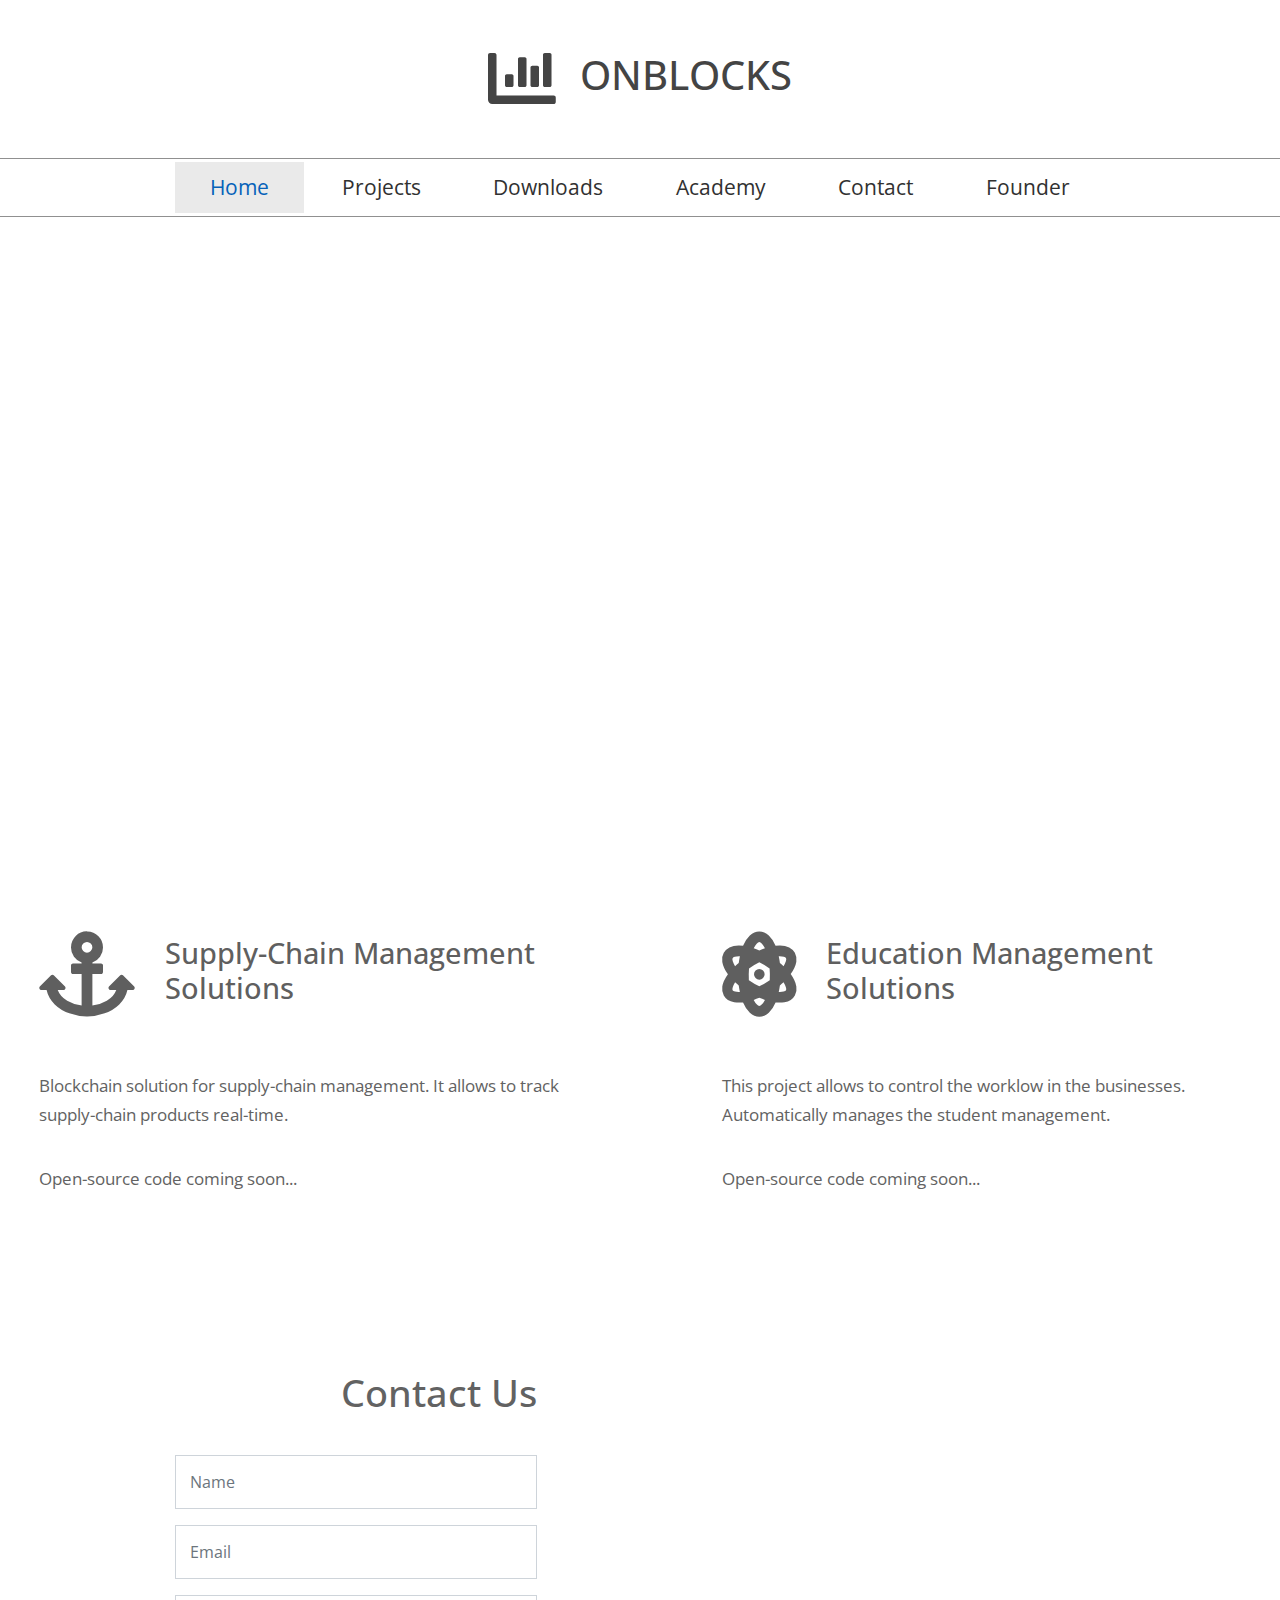
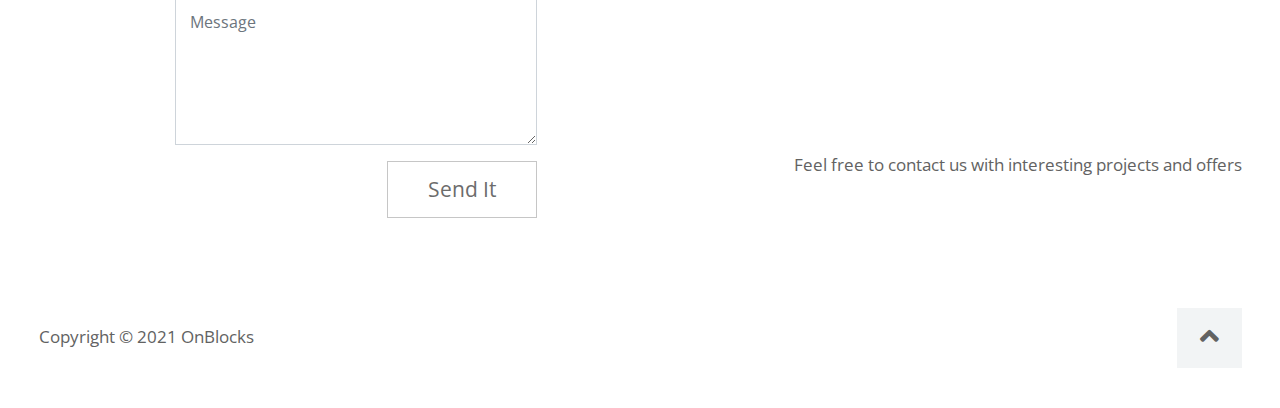
==== commit 8e568bda: "Academy link" ====
--- a/index.html
+++ b/index.html
@@ -63,7 +63,7 @@
                     <a class="nav-link" href="#activities">Downloads</a>
                   </li>
                   <li class="nav-item">
-                    <a class="nav-link" href="#company">Documentation</a>
+                    <a class="nav-link external" href="academy/index.html">Academy</a>
                   </li>
                   <li class="nav-item">
                     <a class="nav-link" href="#contact">Contact</a>
